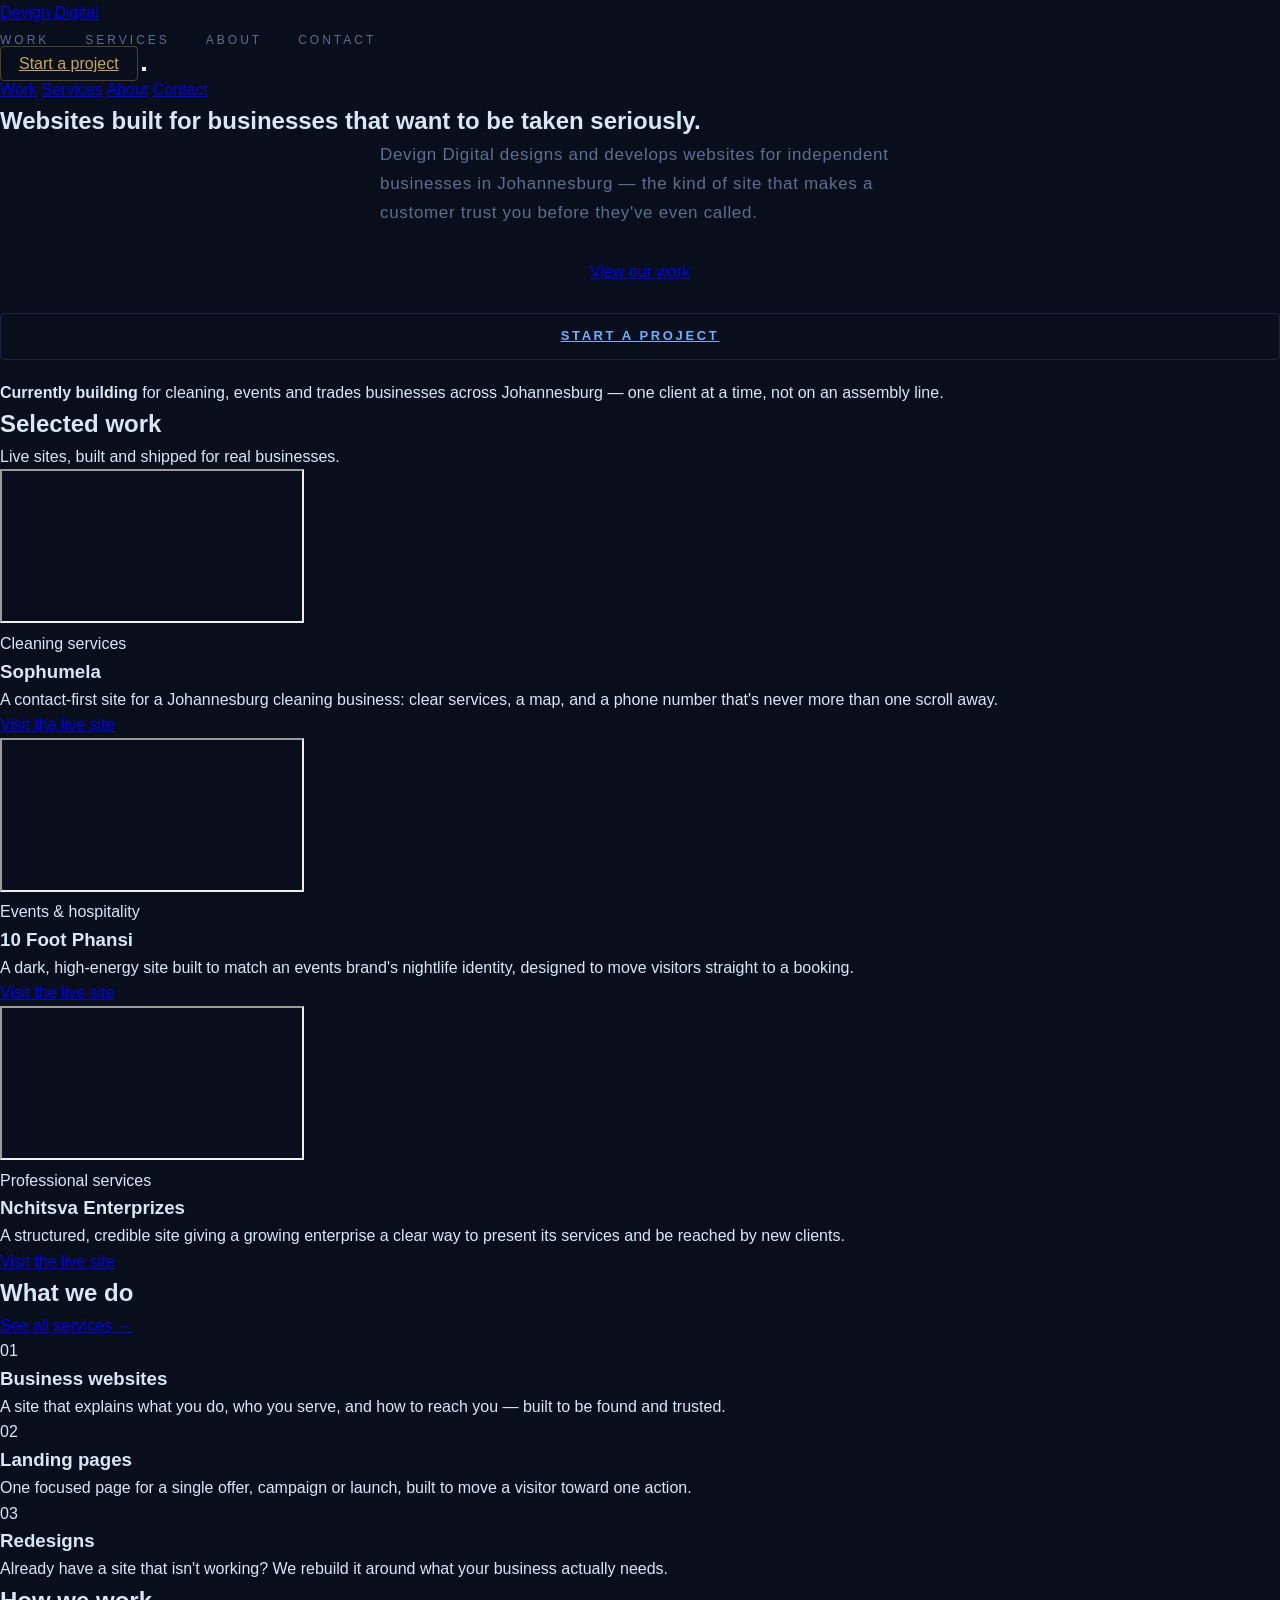
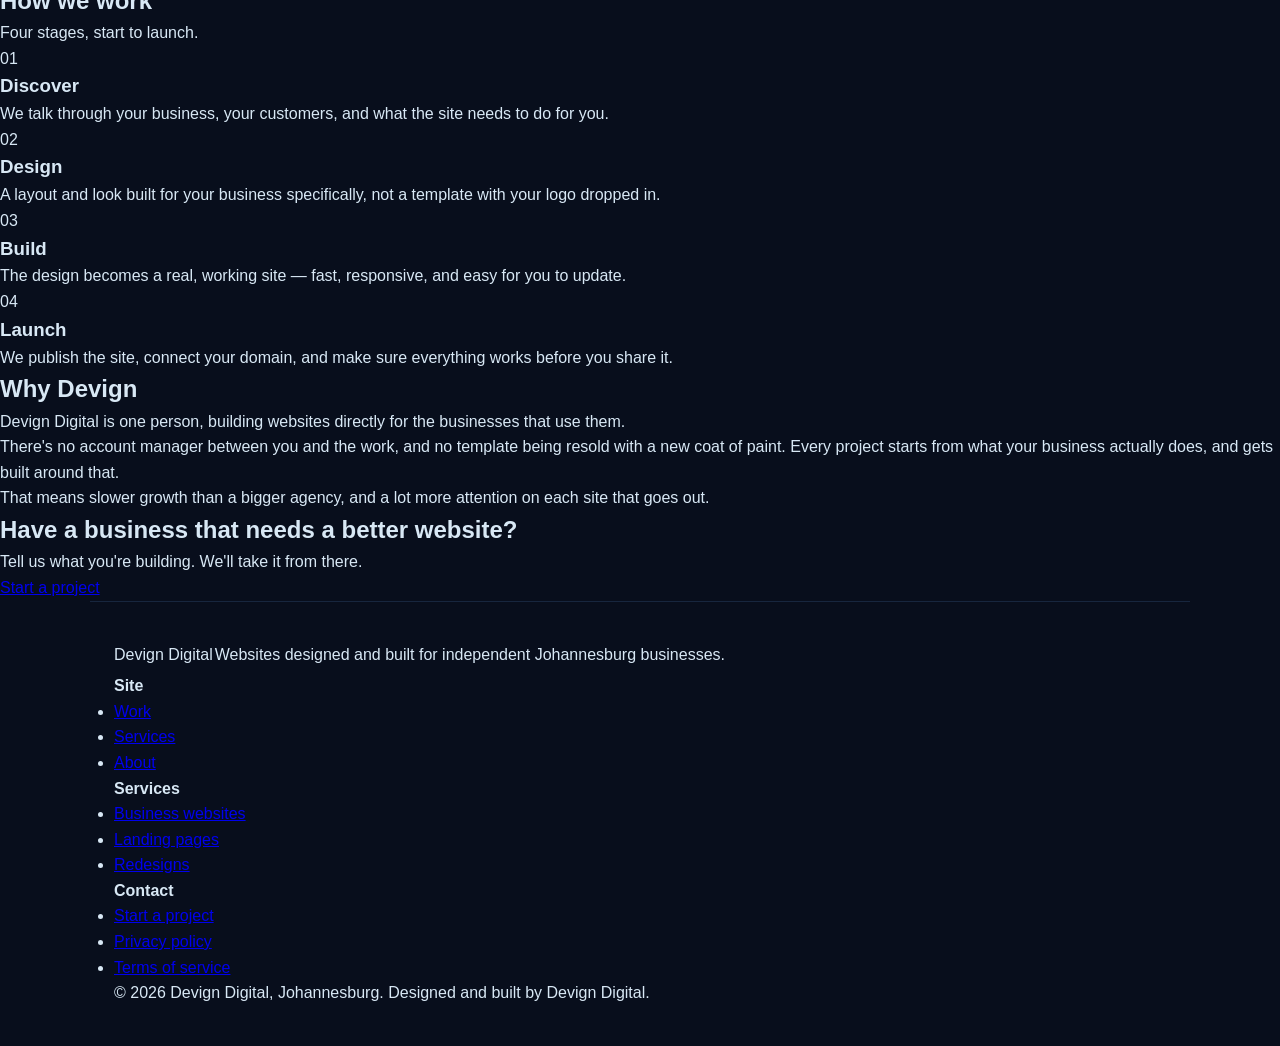
==== index.html @ 6322b68c "Revise HTML structure and improve SEO metadata Updated the title and meta tags for better SEO and us" ====
<!DOCTYPE html>
<html lang="en">
<head>
  <meta charset="UTF-8" />
  <meta name="viewport" content="width=device-width, initial-scale=1.0" />
  <title>Devign Digital — Websites for Johannesburg businesses</title>
  <meta name="description" content="Devign Digital designs and builds websites for independent businesses in Johannesburg — cleaning, events, electrical and trades companies that want to be taken seriously online." />
  <link rel="canonical" href="https://devigndigital.co.za/" />
  <meta property="og:title" content="Devign Digital — Websites for Johannesburg businesses" />
  <meta property="og:description" content="We design and build websites for independent businesses that need a stronger online presence." />
  <meta property="og:type" content="website" />
  <meta property="og:url" content="https://devigndigital.co.za/" />
  <link rel="icon" href="data:image/svg+xml,%3Csvg xmlns='http://www.w3.org/2000/svg' viewBox='0 0 100 100'%3E%3Crect width='100' height='100' fill='%2315140F'/%3E%3Ctext x='50' y='68' font-size='60' fill='%23F3EEE3' text-anchor='middle' font-family='Georgia,serif'%3ED%3C/text%3E%3C/svg%3E" />
  <link rel="preconnect" href="https://fonts.googleapis.com">
  <link rel="preconnect" href="https://fonts.gstatic.com" crossorigin>
  <link href="https://fonts.googleapis.com/css2?family=Fraunces:opsz,wght@9..144,400;9..144,500;9..144,600&family=Public+Sans:wght@400;500;600;700&display=swap" rel="stylesheet">
  <link rel="stylesheet" href="css/style.css" />
</head>
<body>

  <header class="site-header">
    <div class="wrap nav">
      <a href="index.html" class="wordmark">Devign Digital</a>
      <ul class="nav-links">
        <li><a href="work.html">Work</a></li>
        <li><a href="services.html">Services</a></li>
        <li><a href="about.html">About</a></li>
        <li><a href="contact.html">Contact</a></li>
      </ul>
      <a href="contact.html" class="btn btn-solid nav-cta">Start a project</a>
      <button class="menu-toggle" id="menu-toggle" aria-label="Open menu" aria-expanded="false" aria-controls="mobile-panel">
        <span></span><span></span><span></span>
      </button>
    </div>
    <nav class="mobile-panel" id="mobile-panel">
      <a href="work.html">Work</a>
      <a href="services.html">Services</a>
      <a href="about.html">About</a>
      <a href="contact.html">Contact</a>
    </nav>
  </header>

  <main>

    <!-- HERO -->
    <section class="hero">
      <div class="wrap hero-grid">
        <div>
          <h1>Websites built for businesses that want to be taken seriously.</h1>
          <p class="hero-sub">Devign Digital designs and develops websites for independent businesses in Johannesburg — the kind of site that makes a customer trust you before they've even called.</p>
          <div class="hero-actions">
            <a href="work.html" class="btn btn-solid">View our work</a>
            <a href="contact.html" class="btn btn-outline">Start a project</a>
          </div>
        </div>
        <div class="hero-aside">
          <strong>Currently building</strong>
          for cleaning, events and trades businesses across Johannesburg — one client at a time, not on an assembly line.
        </div>
      </div>
    </section>

    <!-- SELECTED WORK -->
    <section class="section section-border-top" id="work">
      <div class="wrap">
        <div class="section-head">
          <h2>Selected work</h2>
          <p>Live sites, built and shipped for real businesses.</p>
        </div>

        <div class="case-list">

          <div class="case">
            <div class="case-media">
              <div class="browser-chrome"><span></span><span></span><span></span></div>
              <div class="case-frame-wrap">
                <iframe src="https://keyayco.github.io/sophumela/" title="Sophumela site preview" loading="lazy" sandbox="allow-scripts allow-same-origin"></iframe>
              </div>
            </div>
            <div class="case-body">
              <div class="case-category">Cleaning services</div>
              <h3>Sophumela</h3>
              <p>A contact-first site for a Johannesburg cleaning business: clear services, a map, and a phone number that's never more than one scroll away.</p>
              <a class="case-link" href="https://keyayco.github.io/sophumela/" target="_blank" rel="noopener">Visit the live site</a>
            </div>
          </div>

          <div class="case">
            <div class="case-media">
              <div class="browser-chrome"><span></span><span></span><span></span></div>
              <div class="case-frame-wrap">
                <iframe src="https://10footphansi.netlify.app" title="10 Foot Phansi site preview" loading="lazy" sandbox="allow-scripts allow-same-origin"></iframe>
              </div>
            </div>
            <div class="case-body">
              <div class="case-category">Events &amp; hospitality</div>
              <h3>10 Foot Phansi</h3>
              <p>A dark, high-energy site built to match an events brand's nightlife identity, designed to move visitors straight to a booking.</p>
              <a class="case-link" href="https://10footphansi.netlify.app" target="_blank" rel="noopener">Visit the live site</a>
            </div>
          </div>

          <div class="case">
            <div class="case-media">
              <div class="browser-chrome"><span></span><span></span><span></span></div>
              <div class="case-frame-wrap">
                <iframe src="https://keyayco.github.io/nchitsva-enterprizes/" title="Nchitsva Enterprizes site preview" loading="lazy" sandbox="allow-scripts allow-same-origin"></iframe>
              </div>
            </div>
            <div class="case-body">
              <div class="case-category">Professional services</div>
              <h3>Nchitsva Enterprizes</h3>
              <p>A structured, credible site giving a growing enterprise a clear way to present its services and be reached by new clients.</p>
              <a class="case-link" href="https://keyayco.github.io/nchitsva-enterprizes/" target="_blank" rel="noopener">Visit the live site</a>
            </div>
          </div>

        </div>
      </div>
    </section>

    <!-- SERVICES OVERVIEW -->
    <section class="section section-border-top">
      <div class="wrap">
        <div class="section-head">
          <h2>What we do</h2>
          <p><a href="services.html" style="text-decoration:underline;">See all services →</a></p>
        </div>
        <div class="service-row">
          <span class="service-index">01</span>
          <h3>Business websites</h3>
          <p>A site that explains what you do, who you serve, and how to reach you — built to be found and trusted.</p>
        </div>
        <div class="service-row">
          <span class="service-index">02</span>
          <h3>Landing pages</h3>
          <p>One focused page for a single offer, campaign or launch, built to move a visitor toward one action.</p>
        </div>
        <div class="service-row">
          <span class="service-index">03</span>
          <h3>Redesigns</h3>
          <p>Already have a site that isn't working? We rebuild it around what your business actually needs.</p>
        </div>
      </div>
    </section>

    <!-- PROCESS -->
    <section class="section section-border-top">
      <div class="wrap">
        <div class="section-head">
          <h2>How we work</h2>
          <p>Four stages, start to launch.</p>
        </div>
        <div class="process-grid">
          <div class="process-step">
            <span class="step-num">01</span>
            <h3>Discover</h3>
            <p>We talk through your business, your customers, and what the site needs to do for you.</p>
          </div>
          <div class="process-step">
            <span class="step-num">02</span>
            <h3>Design</h3>
            <p>A layout and look built for your business specifically, not a template with your logo dropped in.</p>
          </div>
          <div class="process-step">
            <span class="step-num">03</span>
            <h3>Build</h3>
            <p>The design becomes a real, working site — fast, responsive, and easy for you to update.</p>
          </div>
          <div class="process-step">
            <span class="step-num">04</span>
            <h3>Launch</h3>
            <p>We publish the site, connect your domain, and make sure everything works before you share it.</p>
          </div>
        </div>
      </div>
    </section>

    <!-- WHY DEVIGN -->
    <section class="section section-border-top">
      <div class="wrap">
        <div class="section-head">
          <h2>Why Devign</h2>
        </div>
        <div class="prose">
          <p>Devign Digital is one person, building websites directly for the businesses that use them.</p>
          <p>There's no account manager between you and the work, and no template being resold with a new coat of paint. Every project starts from what your business actually does, and gets built around that.</p>
          <p>That means slower growth than a bigger agency, and a lot more attention on each site that goes out.</p>
        </div>
      </div>
    </section>

    <!-- FINAL CTA -->
    <section class="cta-band">
      <div class="wrap">
        <h2>Have a business that needs a better website?</h2>
        <p>Tell us what you're building. We'll take it from there.</p>
        <a href="contact.html" class="btn btn-solid">Start a project</a>
      </div>
    </section>

  </main>

  <footer class="site-footer">
    <div class="wrap">
      <div class="footer-grid">
        <div class="footer-brand">
          <span class="wordmark">Devign Digital</span>
          <p>Websites designed and built for independent Johannesburg businesses.</p>
        </div>
        <div class="footer-col">
          <h4>Site</h4>
          <ul>
            <li><a href="work.html">Work</a></li>
            <li><a href="services.html">Services</a></li>
            <li><a href="about.html">About</a></li>
          </ul>
        </div>
        <div class="footer-col">
          <h4>Services</h4>
          <ul>
            <li><a href="services.html#websites">Business websites</a></li>
            <li><a href="services.html#landing">Landing pages</a></li>
            <li><a href="services.html#redesigns">Redesigns</a></li>
          </ul>
        </div>
        <div class="footer-col">
          <h4>Contact</h4>
          <ul>
            <li><a href="contact.html">Start a project</a></li>
            <li><a href="privacy.html">Privacy policy</a></li>
            <li><a href="terms.html">Terms of service</a></li>
          </ul>
        </div>
      </div>
      <div class="footer-bottom">
        <span>© 2026 Devign Digital, Johannesburg.</span>
        <span>Designed and built by Devign Digital.</span>
      </div>
    </div>
  </footer>

  <script src="js/script.js"></script>
</body>
</html>
---- css/style.css ----
/* ============================================================
   DEVIGN DIGITAL — style.css
   Aesthetic: Editorial / Campaign · Dark · High-Impact Typography
   Palette: Deep Navy · Cream · Gold · Neon Green accent
   Fonts: Bebas Neue (display) · Oswald (body) · Space Mono (mono) · DM Serif Display (italic)
============================================================ */

/* =========== RESET & ROOT =========== */
*, *::before, *::after {
  box-sizing: border-box;
  margin: 0;
  padding: 0;
}

:root {
  --bg:          #080E1C;
  --bg-mid:      #0D1629;
  --bg-card:     rgba(13, 22, 41, 0.85);
  --cream:       #F0EBE0;
  --gold:        #C9A84C;
  --neon:        #B8FF3C;
  --cyber-orange:#FF6B00;
  --blue-light:  #6EB0FF;
  --text:        #D8E8F5;
  --text-muted:  #5A7090;
  --border:      rgba(110, 176, 255, 0.15);
  --border-gold: rgba(201, 168, 76, 0.35);
  --forest:      #1A3A2A;
  --forest-mid:  #2B5C3F;

  --font-display: 'Bebas Neue', sans-serif;
  --font-body:    'Oswald', sans-serif;
  --font-mono:    'Space Mono', monospace;
  --font-serif:   'DM Serif Display', serif;

  --radius-sm: 4px;
  --radius-md: 10px;
  --radius-lg: 18px;

  --transition: 0.3s cubic-bezier(0.25, 0.46, 0.45, 0.94);
}

html {
  scroll-behavior: smooth;
}

body {
  font-family: var(--font-body);
  background: var(--bg);
  color: var(--text);
  line-height: 1.6;
  font-weight: 300;
  overflow-x: hidden;
}

/* =========== NOISE OVERLAY =========== */
.noise-overlay {
  position: fixed;
  inset: 0;
  pointer-events: none;
  z-index: 999;
  opacity: 0.025;
  background-image: url("data:image/svg+xml,%3Csvg viewBox='0 0 256 256' xmlns='http://www.w3.org/2000/svg'%3E%3Cfilter id='n'%3E%3CfeTurbulence type='fractalNoise' baseFrequency='0.9' numOctaves='4' stitchTiles='stitch'/%3E%3C/filter%3E%3Crect width='100%25' height='100%25' filter='url(%23n)'/%3E%3C/svg%3E");
  background-size: 200px;
}

/* =========== TYPOGRAPHY UTILITIES =========== */
.section-label {
  display: inline-block;
  font-family: var(--font-mono);
  font-size: 10px;
  letter-spacing: 0.35em;
  color: var(--text-muted);
  text-transform: uppercase;
  margin-bottom: 16px;
}

.section-title {
  font-family: var(--font-display);
  font-size: clamp(40px, 7vw, 80px);
  line-height: 0.92;
  letter-spacing: 0.02em;
  color: var(--cream);
  margin-bottom: 48px;
}

.section-title em {
  font-family: var(--font-serif);
  font-style: italic;
  color: var(--gold);
  font-size: 0.95em;
}

.section-header {
  text-align: center;
  margin-bottom: 60px;
}

/* =========== BUTTONS =========== */
.btn-primary {
  display: inline-flex;
  align-items: center;
  gap: 10px;
  background: var(--gold);
  color: var(--bg);
  border: none;
  padding: 14px 28px;
  font-family: var(--font-body);
  font-size: 14px;
  font-weight: 700;
  letter-spacing: 0.2em;
  text-transform: uppercase;
  cursor: pointer;
  position: relative;
  overflow: hidden;
  transition: var(--transition);
  clip-path: polygon(0 0, calc(100% - 10px) 0, 100% 10px, 100% 100%, 10px 100%, 0 calc(100% - 10px));
}

.btn-primary::before {
  content: '';
  position: absolute;
  inset: 0;
  background: var(--cream);
  transform: translateX(-101%);
  transition: transform 0.35s ease;
}

.btn-primary:hover { color: var(--bg); }
.btn-primary:hover::before { transform: translateX(0); }

.btn-primary--large {
  padding: 18px 40px;
  font-size: 16px;
}

.btn-ghost {
  display: inline-flex;
  align-items: center;
  font-family: var(--font-body);
  font-size: 13px;
  font-weight: 400;
  letter-spacing: 0.15em;
  text-transform: uppercase;
  color: var(--text-muted);
  text-decoration: none;
  border-bottom: 1px solid transparent;
  padding-bottom: 2px;
  transition: var(--transition);
}

.btn-ghost:hover {
  color: var(--blue-light);
  border-bottom-color: var(--blue-light);
}

.btn-outline {
  display: inline-block;
  width: 100%;
  padding: 12px;
  background: transparent;
  border: 1px solid var(--border);
  color: var(--blue-light);
  font-family: var(--font-body);
  font-size: 13px;
  font-weight: 600;
  letter-spacing: 0.2em;
  text-transform: uppercase;
  cursor: pointer;
  border-radius: var(--radius-sm);
  transition: var(--transition);
  text-align: center;
}

.btn-outline:hover {
  background: var(--blue-light);
  color: var(--bg);
  border-color: var(--blue-light);
}

/* =========== NAV =========== */
.site-nav {
  position: fixed;
  top: 0;
  left: 0;
  right: 0;
  z-index: 100;
  transition: background var(--transition), border-color var(--transition);
}

.site-nav.scrolled {
  background: rgba(8, 14, 28, 0.96);
  border-bottom: 1px solid var(--border);
  backdrop-filter: blur(12px);
}

.nav-inner {
  max-width: 1100px;
  margin: 0 auto;
  padding: 20px 24px;
  display: flex;
  align-items: center;
  justify-content: space-between;
}

.nav-logo {
  text-decoration: none;
  display: flex;
  align-items: baseline;
  gap: 2px;
}

.logo-main {
  font-family: var(--font-display);
  font-size: 24px;
  letter-spacing: 0.08em;
  color: var(--cream);
}

.logo-dash {
  font-family: var(--font-serif);
  font-style: italic;
  font-size: 20px;
  color: var(--gold);
  margin: 0 3px;
}

.logo-sub {
  font-family: var(--font-mono);
  font-size: 11px;
  letter-spacing: 0.2em;
  color: var(--text-muted);
  text-transform: uppercase;
}

.nav-links {
  list-style: none;
  display: flex;
  align-items: center;
  gap: 36px;
}

.nav-links a {
  font-family: var(--font-body);
  font-size: 12px;
  font-weight: 400;
  letter-spacing: 0.25em;
  text-transform: uppercase;
  color: var(--text-muted);
  text-decoration: none;
  transition: color var(--transition);
}

.nav-links a:hover { color: var(--cream); }

.nav-cta {
  padding: 8px 18px !important;
  border: 1px solid var(--border-gold) !important;
  color: var(--gold) !important;
  border-radius: var(--radius-sm) !important;
  transition: all var(--transition) !important;
}

.nav-cta:hover {
  background: var(--gold) !important;
  color: var(--bg) !important;
}

/* Hamburger */
.hamburger {
  display: none;
  flex-direction: column;
  gap: 5px;
  background: none;
  border: none;
  cursor: pointer;
  padding: 4px;
}

.hamburger span {
  display: block;
  width: 22px;
  height: 1.5px;
  background: var(--text-muted);
  transition: var(--transition);
}

.hamburger.open span:nth-child(1) { transform: rotate(45deg) translate(4px, 4px); }
.hamburger.open span:nth-child(2) { opacity: 0; }
.hamburger.open span:nth-child(3) { transform: rotate(-45deg) translate(4px, -4px); }

/* Mobile menu */
.mobile-menu {
  display: none;
  flex-direction: column;
  background: rgba(8, 14, 28, 0.98);
  border-top: 1px solid var(--border);
  padding: 20px 24px;
  gap: 20px;
}

.mobile-menu.open { display: flex; }

.mobile-menu a {
  font-family: var(--font-body);
  font-size: 13px;
  font-weight: 600;
  letter-spacing: 0.25em;
  text-transform: uppercase;
  color: var(--text-muted);
  text-decoration: none;
}

.mobile-menu a:hover { color: var(--cream); }

/* =========== HERO =========== */
.hero-section {
  position: relative;
  min-height: 100vh;
  display: flex;
  align-items: center;
  justify-content: center;
  overflow: hidden;
  padding: 120px 24px 80px;
}

.hero-bg-grid {
  position: absolute;
  inset: 0;
  background-image:
    linear-gradient(rgba(110,176,255,0.04) 1px, transparent 1px),
    linear-gradient(90deg, rgba(110,176,255,0.04) 1px, transparent 1px);
  background-size: 60px 60px;
  pointer-events: none;
}

.hero-beam {
  position: absolute;
  top: -10%;
  right: 30%;
  width: 2px;
  height: 120%;
  background: linear-gradient(180deg, transparent, rgba(110,176,255,0.15), transparent);
  transform: rotate(22deg);
  pointer-events: none;
  animation: beamPulse 4s ease-in-out infinite alternate;
}

.hero-beam--2 {
  right: 45%;
  width: 1px;
  opacity: 0.5;
  animation-delay: 1.5s;
  animation-duration: 5s;
}

@keyframes beamPulse {
  from { opacity: 0.4; }
  to   { opacity: 1; }
}

.hero-inner {
  position: relative;
  z-index: 10;
  text-align: center;
  max-width: 800px;
  margin: 0 auto;
}

.hero-eyebrow {
  display: flex;
  align-items: center;
  justify-content: center;
  gap: 16px;
  margin-bottom: 28px;
}

.eyebrow-line {
  display: block;
  width: 40px;
  height: 1px;
  background: var(--border-gold);
}

.eyebrow-text {
  font-family: var(--font-mono);
  font-size: 10px;
  letter-spacing: 0.4em;
  color: var(--gold);
  text-transform: uppercase;
}

.hero-headline {
  display: flex;
  flex-direction: column;
  align-items: center;
  margin-bottom: 28px;
}

.h1-line {
  display: block;
  font-family: var(--font-display);
  line-height: 0.88;
  letter-spacing: 0.02em;
  color: var(--cream);
  opacity: 0;
  transform: translateY(30px);
  animation: heroReveal 0.9s forwards;
}

.h1-line--1 {
  font-size: clamp(64px, 14vw, 140px);
  animation-delay: 0.1s;
}

.h1-line--2 {
  font-size: clamp(64px, 14vw, 140px);
  color: var(--gold);
  animation-delay: 0.25s;
}

.h1-line--3 {
  font-size: clamp(64px, 14vw, 140px);
  animation-delay: 0.4s;
}

@keyframes heroReveal {
  to { opacity: 1; transform: translateY(0); }
}

.hero-sub {
  font-family: var(--font-body);
  font-size: clamp(14px, 2.2vw, 17px);
  font-weight: 300;
  color: var(--text-muted);
  max-width: 520px;
  margin: 0 auto 32px;
  letter-spacing: 0.04em;
  line-height: 1.7;
  opacity: 0;
  animation: heroReveal 0.9s 0.6s forwards;
}

.hero-actions {
  display: flex;
  align-items: center;
  justify-content: center;
  gap: 28px;
  flex-wrap: wrap;
  margin-bottom: 20px;
  opacity: 0;
  animation: heroReveal 0.9s 0.75s forwards;
}

.hero-caption {
  font-family: var(--font-mono);
  font-size: 9px;
  letter-spacing: 0.25em;
  color: var(--text-muted);
  opacity: 0;
  text-transform: uppercase;
  animation: heroReveal 0.9s 0.9s forwards;
}

/* Corner brackets */
.corner-bracket {
  position: absolute;
  width: 32px;
  height: 32px;
  pointer-events: none;
  opacity: 0.3;
}

.corner-bracket--tl { top: 24px; left: 24px; border-top: 1.5px solid var(--gold); border-left: 1.5px solid var(--gold); }
.corner-bracket--tr { top: 24px; right: 24px; border-top: 1.5px solid var(--gold); border-right: 1.5px solid var(--gold); }
.corner-bracket--bl { bottom: 24px; left: 24px; border-bottom: 1.5px solid var(--gold); border-left: 1.5px solid var(--gold); }
.corner-bracket--br { bottom: 24px; right: 24px; border-bottom: 1.5px solid var(--gold); border-right: 1.5px solid var(--gold); }

/* Side labels */
.hero-side-label {
  position: absolute;
  font-family: var(--font-mono);
  font-size: 8px;
  letter-spacing: 0.35em;
  color: rgba(255,255,255,0.12);
  text-transform: uppercase;
  white-space: nowrap;
  pointer-events: none;
}

.hero-side-label--left {
  left: 24px;
  top: 50%;
  transform: translateY(-50%) rotate(-90deg);
  transform-origin: center;
}

.hero-side-label--right {
  right: 24px;
  top: 50%;
  transform: translateY(-50%) rotate(90deg);
  transform-origin: center;
}

/* =========== TICKER =========== */
.ticker-wrap {
  overflow: hidden;
  background: var(--forest);
  border-top: 1px solid rgba(201,168,76,0.2);
  border-bottom: 1px solid rgba(201,168,76,0.2);
  padding: 12px 0;
  white-space: nowrap;
}

.ticker-track {
  display: inline-flex;
  gap: 28px;
  animation: ticker 28s linear infinite;
  will-change: transform;
}

.ticker-track span {
  font-family: var(--font-display);
  font-size: 13px;
  letter-spacing: 0.18em;
  color: rgba(240, 235, 224, 0.65);
}

.ticker-track span:nth-child(even) {
  color: var(--gold);
  opacity: 0.5;
}

@keyframes ticker {
  from { transform: translateX(0); }
  to   { transform: translateX(-50%); }
}

/* =========== WORK SECTION =========== */
.section-work {
  padding: 100px 24px;
  max-width: 1100px;
  margin: 0 auto;
}

.work-grid {
  display: grid;
  grid-template-columns: repeat(auto-fit, minmax(320px, 1fr));
  gap: 28px;
}

.work-card {
  background: var(--bg-card);
  border: 1px solid var(--border);
  border-radius: var(--radius-lg);
  padding: 24px;
  transition: all var(--transition);
  position: relative;
  overflow: hidden;
}

.work-card::before {
  content: '';
  position: absolute;
  top: 0;
  left: 0;
  right: 0;
  height: 2px;
  background: linear-gradient(90deg, transparent, var(--gold), transparent);
  opacity: 0;
  transition: opacity var(--transition);
}

.work-card:hover {
  border-color: rgba(201,168,76,0.3);
  transform: translateY(-6px);
  box-shadow: 0 24px 48px rgba(0,0,0,0.4);
}

.work-card:hover::before { opacity: 1; }

.work-card-header {
  display: flex;
  justify-content: space-between;
  align-items: flex-start;
  margin-bottom: 20px;
}

.work-index {
  font-family: var(--font-mono);
  font-size: 9px;
  letter-spacing: 0.25em;
  color: var(--text-muted);
  display: block;
  margin-bottom: 4px;
}

.work-name {
  font-family: var(--font-display);
  font-size: 26px;
  letter-spacing: 0.08em;
  color: var(--cream);
}

.work-tag {
  font-family: var(--font-mono);
  font-size: 8px;
  letter-spacing: 0.25em;
  text-transform: uppercase;
  padding: 4px 10px;
  border: 1px solid var(--border-gold);
  color: var(--gold);
  border-radius: var(--radius-sm);
  white-space: nowrap;
}

.work-tag--dark {
  border-color: var(--border);
  color: var(--text-muted);
}

/* Preview wrapper */
.preview-wrapper {
  position: relative;
  width: 100%;
  height: 380px;
  overflow: hidden;
  margin: 0 0 20px;
  border-radius: var(--radius-md);
  background: #080E1C;
  border: 1px solid var(--border);
}

.preview-screen-bar {
  position: absolute;
  top: 0;
  left: 0;
  right: 0;
  height: 28px;
  background: rgba(13,22,41,0.95);
  z-index: 2;
  display: flex;
  align-items: center;
  gap: 6px;
  padding: 0 12px;
  border-bottom: 1px solid var(--border);
}

.preview-screen-bar span {
  display: block;
  width: 8px;
  height: 8px;
  border-radius: 50%;
  background: var(--border);
}

.preview-screen-bar span:nth-child(1) { background: rgba(255,90,90,0.4); }
.preview-screen-bar span:nth-child(2) { background: rgba(255,184,0,0.4); }
.preview-screen-bar span:nth-child(3) { background: rgba(76,217,100,0.4); }

.live-iframe {
  position: absolute;
  top: 28px;
  left: 0;
  width: 100%;
  height: calc(100% - 28px);
  border: none;
  display: block;
}

.work-desc {
  font-size: 13px;
  line-height: 1.6;
  color: var(--text-muted);
  letter-spacing: 0.03em;
  margin-bottom: 16px;
}

/* =========== SERVICES SECTION =========== */
.section-services {
  position: relative;
  padding: 100px 24px;
  max-width: 1100px;
  margin: 0 auto;
  overflow: hidden;
}

.services-bg-text {
  position: absolute;
  top: 50%;
  left: 50%;
  transform: translate(-50%, -50%);
  font-family: var(--font-display);
  font-size: clamp(80px, 18vw, 200px);
  color: rgba(255,255,255,0.015);
  white-space: nowrap;
  pointer-events: none;
  letter-spacing: 0.12em;
  user-select: none;
}

.services-grid {
  display: grid;
  grid-template-columns: repeat(auto-fit, minmax(280px, 1fr));
  gap: 24px;
}

.service-card {
  padding: 36px 28px;
  border: 1px solid var(--border);
  border-radius: var(--radius-lg);
  position: relative;
  overflow: hidden;
  transition: all var(--transition);
  background: var(--bg-card);
}

.service-card::after {
  content: '';
  position: absolute;
  bottom: 0;
  left: 0;
  right: 0;
  height: 3px;
  transform: scaleX(0);
  transform-origin: left;
  transition: transform 0.4s ease;
}

.service-card--1::after { background: var(--blue-light); }
.service-card--2::after { background: var(--gold); }
.service-card--3::after { background: var(--neon); }

.service-card:hover {
  transform: translateY(-6px);
  box-shadow: 0 24px 48px rgba(0,0,0,0.35);
}

.service-card--1:hover { border-color: rgba(110,176,255,0.3); }
.service-card--2:hover { border-color: rgba(201,168,76,0.3); }
.service-card--3:hover { border-color: rgba(184,255,60,0.3); }

.service-card:hover::after { transform: scaleX(1); }

.service-number {
  font-family: var(--font-mono);
  font-size: 9px;
  letter-spacing: 0.35em;
  color: var(--text-muted);
  margin-bottom: 12px;
  display: block;
}

.service-icon {
  font-size: 28px;
  margin-bottom: 16px;
  display: block;
  color: var(--text-muted);
  opacity: 0.5;
}

.service-card h3 {
  font-family: var(--font-display);
  font-size: 24px;
  letter-spacing: 0.06em;
  color: var(--cream);
  margin-bottom: 12px;
  line-height: 1.1;
}

.service-card p {
  font-size: 13px;
  line-height: 1.65;
  color: var(--text-muted);
  margin-bottom: 20px;
}

.service-tags {
  display: flex;
  flex-wrap: wrap;
  gap: 6px;
}

.service-tags span {
  font-family: var(--font-mono);
  font-size: 8px;
  letter-spacing: 0.2em;
  color: var(--text-muted);
  border: 1px solid var(--border);
  padding: 3px 8px;
  text-transform: uppercase;
  border-radius: 2px;
}

/* =========== CAMPAIGN STRIPS =========== */
.section-campaign {
  padding: 100px 0;
  max-width: 1100px;
  margin: 0 auto;
}

.section-campaign .section-header {
  padding: 0 24px;
}

.campaign-strips {
  display: flex;
  flex-direction: column;
  gap: 2px;
}

.campaign-strip {
  display: grid;
  grid-template-columns: 1fr 1fr;
  min-height: 200px;
  overflow: hidden;
  position: relative;
  transition: min-height var(--transition);
  cursor: default;
}

.campaign-strip:hover { min-height: 240px; }

/* Green strip */
.campaign-strip--green { background: var(--forest); }
.campaign-strip--green:hover { background: #1F4830; }

/* Cyber strip */
.campaign-strip--cyber { background: #050A14; border-top: 1px solid rgba(184,255,60,0.1); border-bottom: 1px solid rgba(184,255,60,0.1); }

/* Orange strip */
.campaign-strip--orange { background: #1A0D00; }

.cs-content {
  padding: 40px 40px;
  display: flex;
  flex-direction: column;
  justify-content: center;
  gap: 10px;
  position: relative;
  z-index: 2;
}

.cs-eyebrow {
  font-family: var(--font-mono);
  font-size: 8px;
  letter-spacing: 0.35em;
  color: rgba(255,255,255,0.35);
  text-transform: uppercase;
}

.cs-title {
  font-family: var(--font-display);
  font-size: clamp(32px, 5vw, 60px);
  line-height: 0.9;
  letter-spacing: 0.02em;
  color: var(--cream);
}

.cs-title--neon { color: var(--neon); text-shadow: 0 0 20px rgba(184,255,60,0.3); }
.cs-title--orange { color: var(--cyber-orange); }

.cs-desc {
  font-size: 12px;
  line-height: 1.65;
  color: rgba(255,255,255,0.4);
  max-width: 280px;
}

/* Visual panels */
.cs-visual {
  position: relative;
  overflow: hidden;
}

.cs-visual--green {
  background: rgba(26,58,42,0.5);
  border-left: 1px solid rgba(201,168,76,0.15);
}

.cv-floor {
  position: absolute;
  bottom: 0;
  left: 0;
  right: 0;
  height: 50%;
  background: rgba(240,235,224,0.08);
}

.cv-text {
  position: absolute;
  bottom: 16px;
  left: -10px;
  right: -10px;
  font-family: var(--font-display);
  font-size: 48px;
  letter-spacing: 0.2em;
  color: rgba(240,235,224,0.08);
  white-space: nowrap;
  text-align: center;
}

.cs-visual--cyber {
  background: #030810;
  border-left: 1px solid rgba(184,255,60,0.1);
}

.cv-grid {
  position: absolute;
  inset: 0;
  background-image:
    linear-gradient(rgba(184,255,60,0.05) 1px, transparent 1px),
    linear-gradient(90deg, rgba(184,255,60,0.05) 1px, transparent 1px);
  background-size: 30px 30px;
}

.cv-lines { position: absolute; inset: 0; }

.cv-line {
  position: absolute;
  height: 2px;
  pointer-events: none;
}

.cv-line--1 {
  top: 35%;
  left: -10%;
  width: 80%;
  background: var(--neon);
  opacity: 0.5;
  transform: rotate(-8deg);
  box-shadow: 0 0 10px rgba(184,255,60,0.3);
}

.cv-line--2 {
  top: 55%;
  right: -5%;
  width: 50%;
  background: var(--cyber-orange);
  opacity: 0.35;
  transform: rotate(5deg);
}

.cs-visual--orange {
  background: #0D0600;
  border-left: 1px solid rgba(255,107,0,0.1);
}

.cv-grid--orange {
  background-image:
    linear-gradient(rgba(255,107,0,0.06) 1px, transparent 1px),
    linear-gradient(90deg, rgba(255,107,0,0.06) 1px, transparent 1px);
  background-size: 30px 30px;
}

.cv-bracket {
  position: absolute;
  width: 24px;
  height: 24px;
}

.cv-bracket--tl {
  top: 20px;
  left: 20px;
  border-top: 2px solid rgba(255,107,0,0.4);
  border-left: 2px solid rgba(255,107,0,0.4);
}

.cv-bracket--br {
  bottom: 20px;
  right: 20px;
  border-bottom: 2px solid rgba(255,107,0,0.4);
  border-right: 2px solid rgba(255,107,0,0.4);
}

/* =========== CTA SECTION =========== */
.section-cta {
  padding: 100px 24px;
  overflow: hidden;
}

.cta-inner {
  position: relative;
  max-width: 700px;
  margin: 0 auto;
  text-align: center;
}

.cta-bg-grid {
  position: absolute;
  inset: -60px;
  background-image:
    linear-gradient(rgba(201,168,76,0.04) 1px, transparent 1px),
    linear-gradient(90deg, rgba(201,168,76,0.04) 1px, transparent 1px);
  background-size: 40px 40px;
  pointer-events: none;
  border-radius: var(--radius-lg);
}

.cta-eyebrow {
  font-family: var(--font-mono);
  font-size: 9px;
  letter-spacing: 0.4em;
  color: var(--gold);
  text-transform: uppercase;
  display: block;
  margin-bottom: 20px;
  opacity: 0.7;
}

.cta-headline {
  font-family: var(--font-display);
  font-size: clamp(56px, 11vw, 110px);
  line-height: 0.88;
  letter-spacing: 0.02em;
  color: var(--cream);
  margin-bottom: 28px;
}

.cta-headline em {
  font-family: var(--font-serif);
  font-style: italic;
  color: var(--gold);
  font-size: 0.9em;
}

.cta-sub {
  font-size: clamp(13px, 2vw, 16px);
  font-weight: 300;
  color: var(--text-muted);
  max-width: 480px;
  margin: 0 auto 36px;
  line-height: 1.7;
  letter-spacing: 0.03em;
}

.cta-actions {
  display: flex;
  flex-direction: column;
  align-items: center;
  gap: 14px;
}

.cta-note {
  font-family: var(--font-mono);
  font-size: 9px;
  letter-spacing: 0.25em;
  color: var(--text-muted);
  text-transform: uppercase;
}

/* =========== FOOTER =========== */
.site-footer {
  border-top: 1px solid var(--border);
  padding: 40px 24px;
  display: flex;
  align-items: center;
  justify-content: space-between;
  max-width: 1100px;
  margin: 0 auto;
  flex-wrap: wrap;
  gap: 20px;
}

.footer-brand {
  display: flex;
  align-items: baseline;
  gap: 2px;
  margin-bottom: 6px;
}

.footer-tagline {
  font-size: 11px;
  color: var(--text-muted);
  letter-spacing: 0.05em;
  margin-bottom: 4px;
}

.footer-copy {
  font-family: var(--font-mono);
  font-size: 9px;
  letter-spacing: 0.2em;
  color: var(--text-muted);
  opacity: 0.5;
  text-transform: uppercase;
}

.footer-mono {
  font-family: var(--font-mono);
  font-size: 9px;
  letter-spacing: 0.35em;
  color: rgba(255,255,255,0.1);
  text-transform: uppercase;
  writing-mode: vertical-rl;
}

/* =========== SCROLL REVEAL =========== */
.reveal {
  opacity: 0;
  transform: translateY(28px);
  transition: opacity 0.7s ease, transform 0.7s ease;
}

.reveal.visible {
  opacity: 1;
  transform: translateY(0);
}

/* =========== RESPONSIVE =========== */
@media (max-width: 768px) {
  .nav-links { display: none; }
  .hamburger { display: flex; }

  .hero-section { padding: 100px 20px 60px; }

  .hero-side-label { display: none; }

  .campaign-strip {
    grid-template-columns: 1fr;
  }

  .cs-visual { display: none; }

  .cs-content { padding: 28px 24px; }

  .site-footer {
    flex-direction: column;
    text-align: center;
    align-items: center;
  }

  .footer-mono { writing-mode: horizontal-tb; }

  .section-work,
  .section-services,
  .section-campaign { padding: 70px 20px; }

  .section-cta { padding: 70px 20px; }
}

@media (max-width: 480px) {
  .hero-actions {
    flex-direction: column;
    align-items: center;
  }

  .btn-primary { width: 100%; justify-content: center; }

  .preview-wrapper { height: 280px; }
}
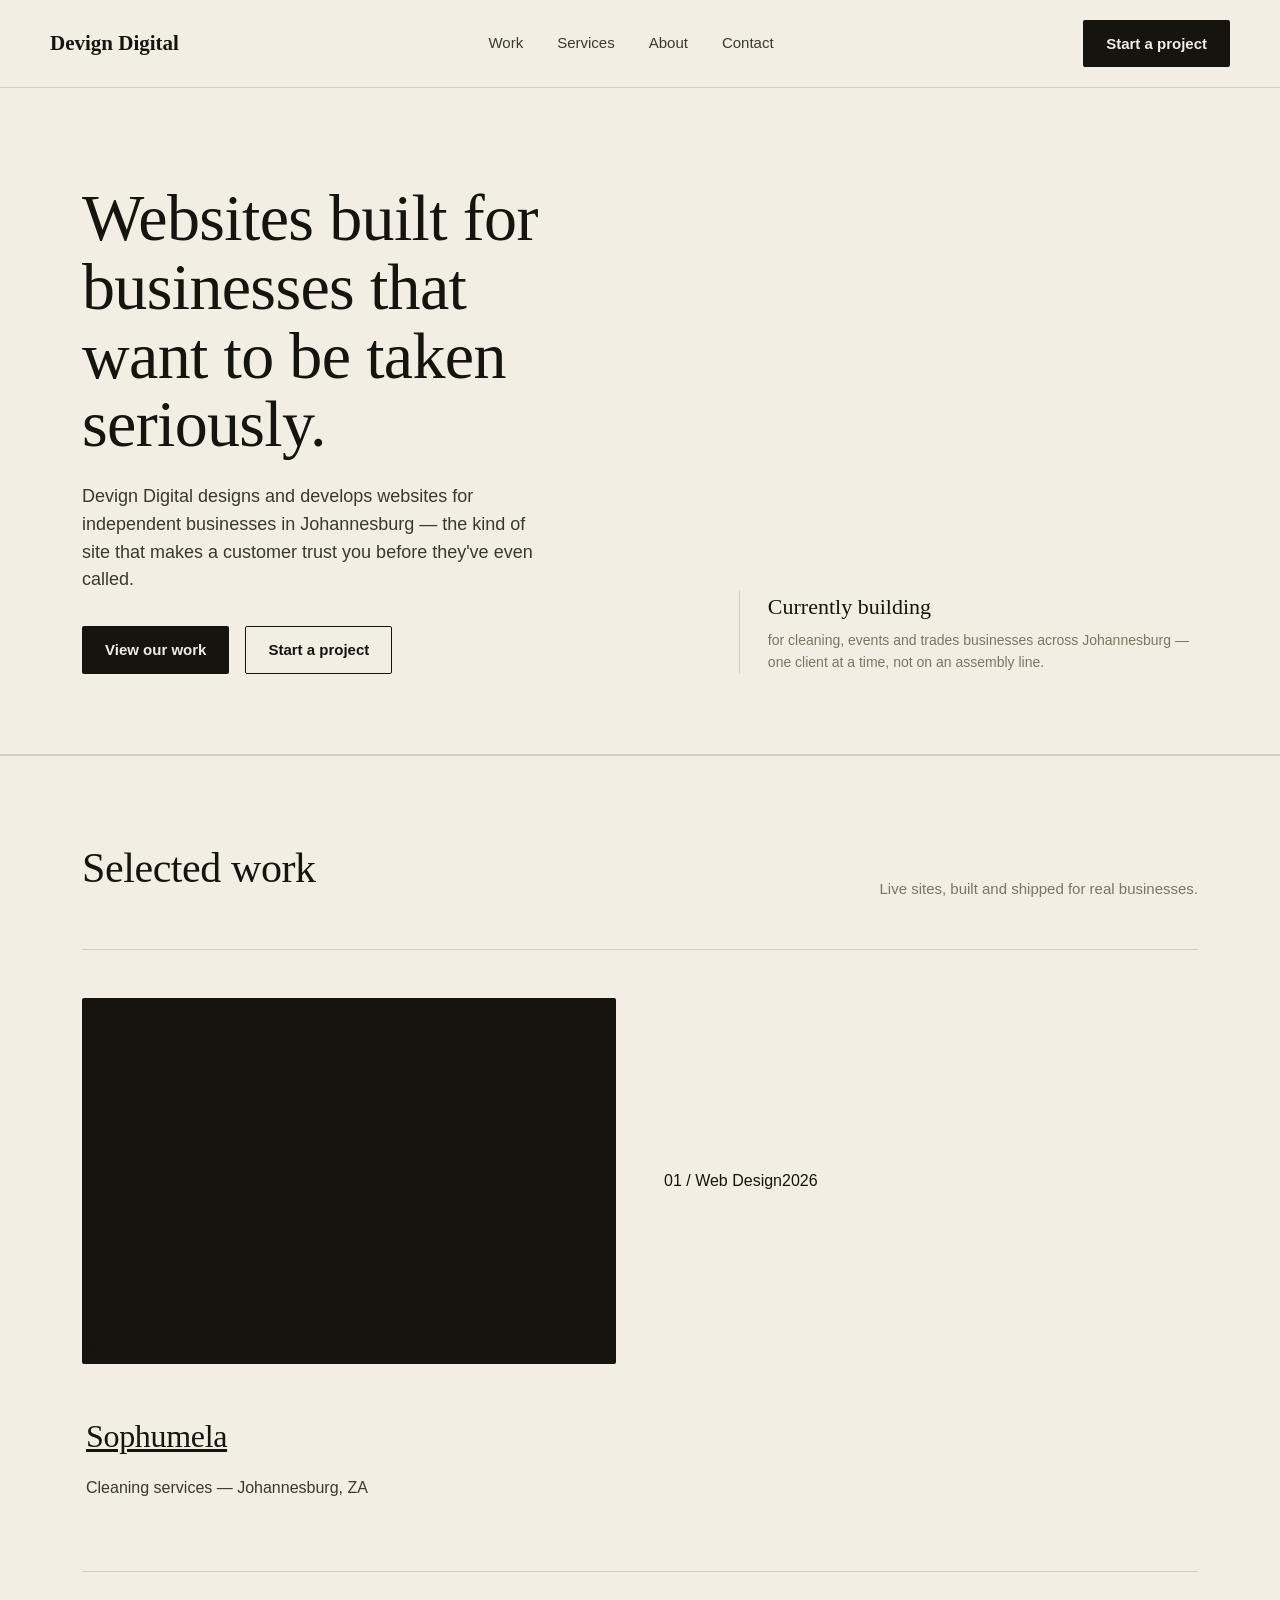
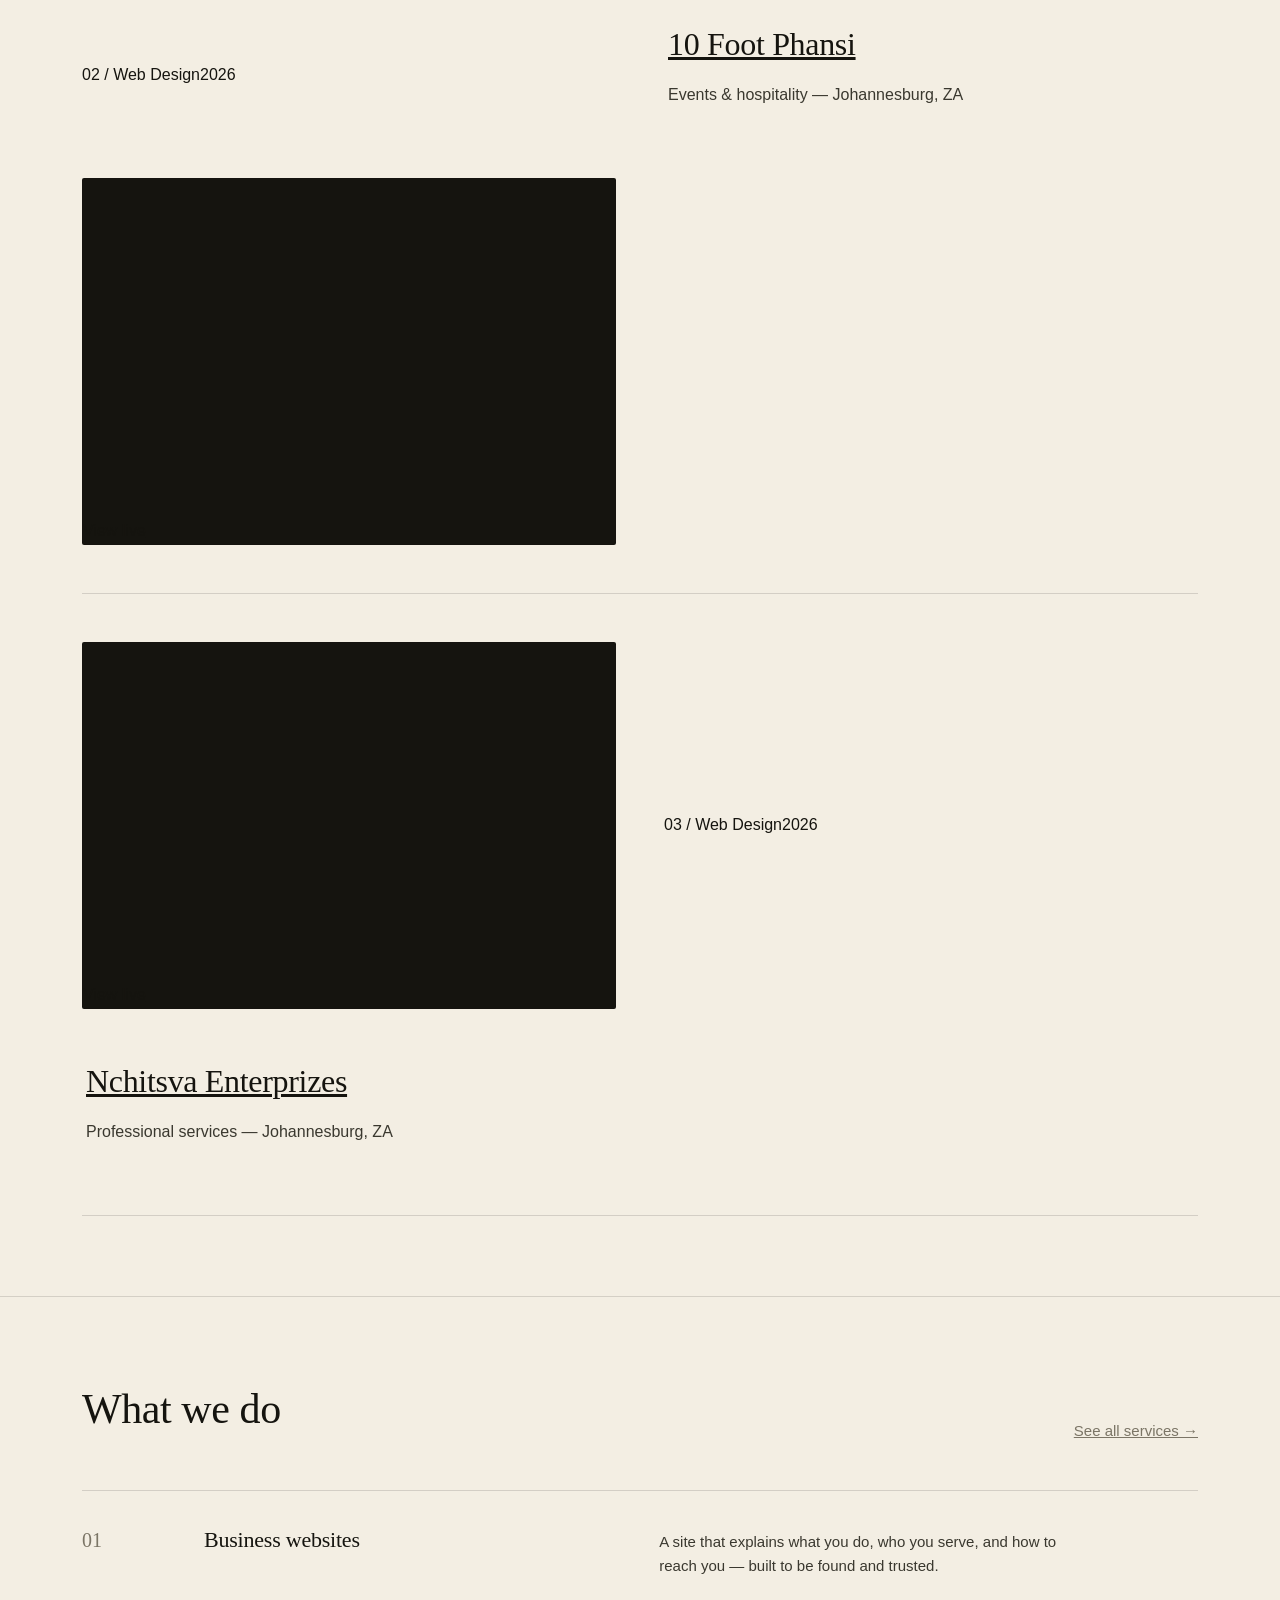
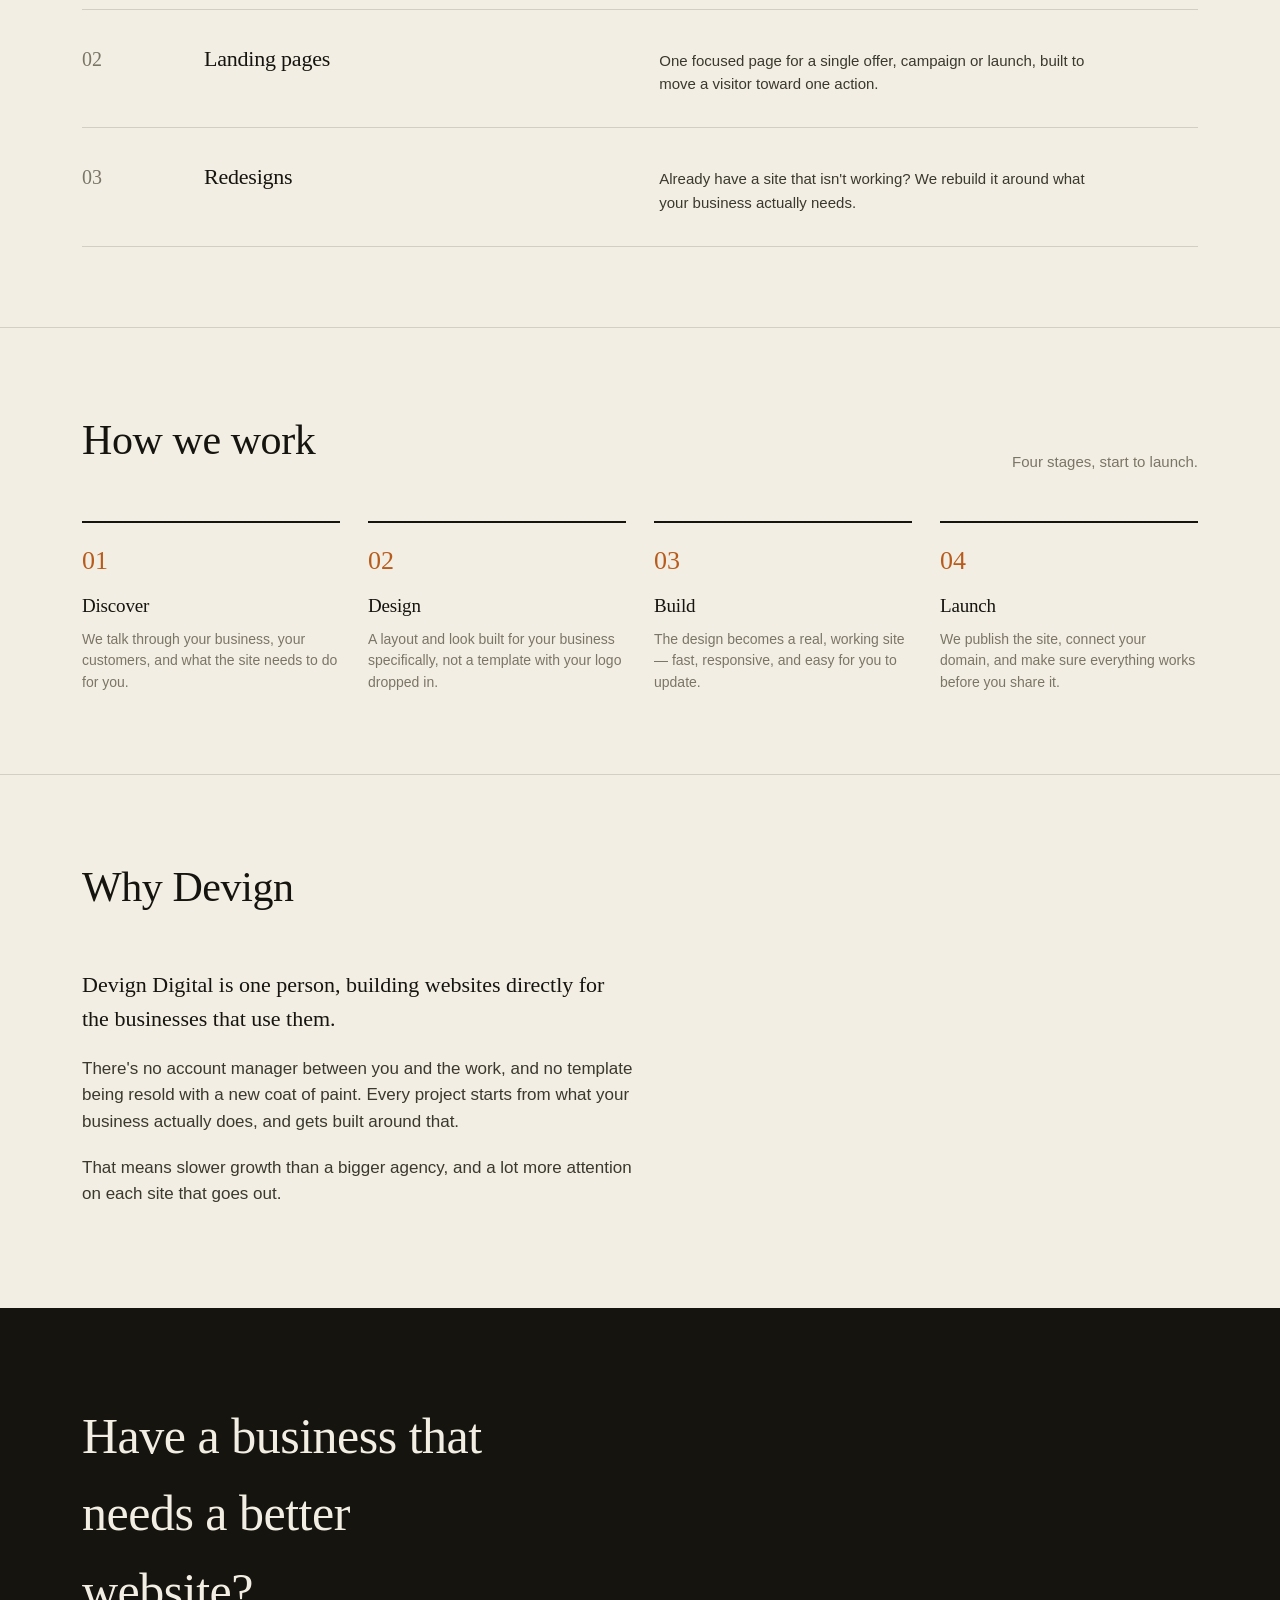
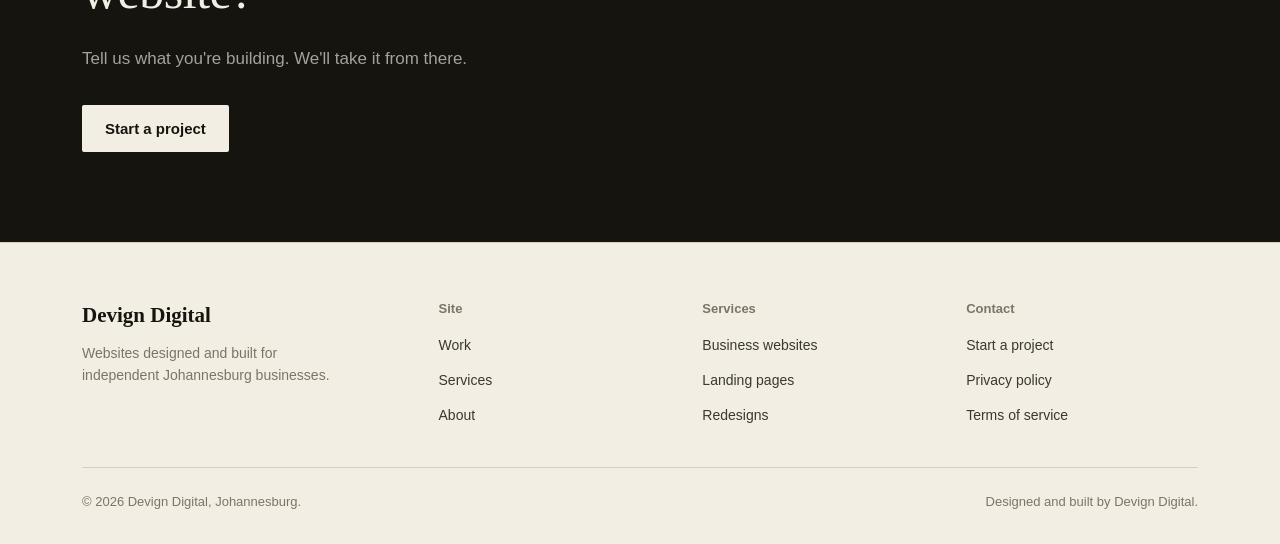
==== commit 9b924155: "Update font links and improve case structure" ====
--- a/index.html
+++ b/index.html
@@ -13,7 +13,7 @@
   <link rel="icon" href="data:image/svg+xml,%3Csvg xmlns='http://www.w3.org/2000/svg' viewBox='0 0 100 100'%3E%3Crect width='100' height='100' fill='%2315140F'/%3E%3Ctext x='50' y='68' font-size='60' fill='%23F3EEE3' text-anchor='middle' font-family='Georgia,serif'%3ED%3C/text%3E%3C/svg%3E" />
   <link rel="preconnect" href="https://fonts.googleapis.com">
   <link rel="preconnect" href="https://fonts.gstatic.com" crossorigin>
-  <link href="https://fonts.googleapis.com/css2?family=Fraunces:opsz,wght@9..144,400;9..144,500;9..144,600&family=Public+Sans:wght@400;500;600;700&display=swap" rel="stylesheet">
+  <link href="https://fonts.googleapis.com/css2?family=Space+Grotesk:wght@400;500;600;700&family=Inter:wght@400;500;600;700&display=swap" rel="stylesheet">
   <link rel="stylesheet" href="css/style.css" />
 </head>
 <body>
@@ -68,54 +68,49 @@
           <p>Live sites, built and shipped for real businesses.</p>
         </div>
 
-        <div class="case-list">
+        <div class="case-grid">
 
           <div class="case">
             <div class="case-media">
-              <div class="browser-chrome"><span></span><span></span><span></span></div>
               <div class="case-frame-wrap">
                 <iframe src="https://keyayco.github.io/sophumela/" title="Sophumela site preview" loading="lazy" sandbox="allow-scripts allow-same-origin"></iframe>
               </div>
-            </div>
+              <a class="case-view" href="https://keyayco.github.io/sophumela/" target="_blank" rel="noopener">View live</a>
+            </div>
+            <div class="case-meta-row"><span>01 / Web Design</span><span>2026</span></div>
             <div class="case-body">
-              <div class="case-category">Cleaning services</div>
-              <h3>Sophumela</h3>
-              <p>A contact-first site for a Johannesburg cleaning business: clear services, a map, and a phone number that's never more than one scroll away.</p>
-              <a class="case-link" href="https://keyayco.github.io/sophumela/" target="_blank" rel="noopener">Visit the live site</a>
+              <h3><a href="https://keyayco.github.io/sophumela/" target="_blank" rel="noopener">Sophumela</a></h3>
+              <p>Cleaning services — Johannesburg, ZA</p>
             </div>
           </div>
 
           <div class="case">
             <div class="case-media">
-              <div class="browser-chrome"><span></span><span></span><span></span></div>
               <div class="case-frame-wrap">
                 <iframe src="https://10footphansi.netlify.app" title="10 Foot Phansi site preview" loading="lazy" sandbox="allow-scripts allow-same-origin"></iframe>
               </div>
-            </div>
+              <a class="case-view" href="https://10footphansi.netlify.app" target="_blank" rel="noopener">View live</a>
+            </div>
+            <div class="case-meta-row"><span>02 / Web Design</span><span>2026</span></div>
             <div class="case-body">
-              <div class="case-category">Events &amp; hospitality</div>
-              <h3>10 Foot Phansi</h3>
-              <p>A dark, high-energy site built to match an events brand's nightlife identity, designed to move visitors straight to a booking.</p>
-              <a class="case-link" href="https://10footphansi.netlify.app" target="_blank" rel="noopener">Visit the live site</a>
+              <h3><a href="https://10footphansi.netlify.app" target="_blank" rel="noopener">10 Foot Phansi</a></h3>
+              <p>Events &amp; hospitality — Johannesburg, ZA</p>
             </div>
           </div>
 
           <div class="case">
             <div class="case-media">
-              <div class="browser-chrome"><span></span><span></span><span></span></div>
               <div class="case-frame-wrap">
                 <iframe src="https://keyayco.github.io/nchitsva-enterprizes/" title="Nchitsva Enterprizes site preview" loading="lazy" sandbox="allow-scripts allow-same-origin"></iframe>
               </div>
-            </div>
+              <a class="case-view" href="https://keyayco.github.io/nchitsva-enterprizes/" target="_blank" rel="noopener">View live</a>
+            </div>
+            <div class="case-meta-row"><span>03 / Web Design</span><span>2026</span></div>
             <div class="case-body">
-              <div class="case-category">Professional services</div>
-              <h3>Nchitsva Enterprizes</h3>
-              <p>A structured, credible site giving a growing enterprise a clear way to present its services and be reached by new clients.</p>
-              <a class="case-link" href="https://keyayco.github.io/nchitsva-enterprizes/" target="_blank" rel="noopener">Visit the live site</a>
-            </div>
-          </div>
-
-        </div>
+              <h3><a href="https://keyayco.github.io/nchitsva-enterprizes/" target="_blank" rel="noopener">Nchitsva Enterprizes</a></h3>
+              <p>Professional services — Johannesburg, ZA</p>
+            </div>
+          </div></div>
       </div>
     </section>
 
--- a/css/style.css
+++ b/css/style.css
@@ -1,1150 +1,420 @@
 /* ============================================================
    DEVIGN DIGITAL — style.css
-   Aesthetic: Editorial / Campaign · Dark · High-Impact Typography
-   Palette: Deep Navy · Cream · Gold · Neon Green accent
-   Fonts: Bebas Neue (display) · Oswald (body) · Space Mono (mono) · DM Serif Display (italic)
+   Independent studio, editorial, restrained.
+   Palette: warm paper / ink / charcoal + one burnt-amber accent
+   Type: Fraunces (display) + Public Sans (body)
 ============================================================ */
 
-/* =========== RESET & ROOT =========== */
-*, *::before, *::after {
-  box-sizing: border-box;
-  margin: 0;
-  padding: 0;
-}
+*, *::before, *::after { box-sizing: border-box; margin: 0; padding: 0; }
 
 :root {
-  --bg:          #080E1C;
-  --bg-mid:      #0D1629;
-  --bg-card:     rgba(13, 22, 41, 0.85);
-  --cream:       #F0EBE0;
-  --gold:        #C9A84C;
-  --neon:        #B8FF3C;
-  --cyber-orange:#FF6B00;
-  --blue-light:  #6EB0FF;
-  --text:        #D8E8F5;
-  --text-muted:  #5A7090;
-  --border:      rgba(110, 176, 255, 0.15);
-  --border-gold: rgba(201, 168, 76, 0.35);
-  --forest:      #1A3A2A;
-  --forest-mid:  #2B5C3F;
-
-  --font-display: 'Bebas Neue', sans-serif;
-  --font-body:    'Oswald', sans-serif;
-  --font-mono:    'Space Mono', monospace;
-  --font-serif:   'DM Serif Display', serif;
-
-  --radius-sm: 4px;
-  --radius-md: 10px;
-  --radius-lg: 18px;
-
-  --transition: 0.3s cubic-bezier(0.25, 0.46, 0.45, 0.94);
-}
-
-html {
-  scroll-behavior: smooth;
-}
-
+  --ink:        #15140F;
+  --paper:      #F3EEE3;
+  --paper-2:    #EAE2CE;
+  --charcoal:   #3A382F;
+  --grey:       #7B7566;
+  --accent:     #B85C1D;
+  --accent-ink: #7A3B10;
+  --line:       rgba(21, 20, 15, 0.14);
+  --line-soft:  rgba(21, 20, 15, 0.08);
+  --radius: 2px;
+  --max: 1180px;
+  --font-display: 'Fraunces', Georgia, serif;
+  --font-body: 'Public Sans', -apple-system, sans-serif;
+  --ease: cubic-bezier(.2,.7,.2,1);
+}
+
+@media (prefers-color-scheme: dark) {
+  /* Site is designed as a single fixed light theme (brand-led), not adaptive */
+}
+
+html { scroll-behavior: smooth; }
 body {
+  background: var(--paper);
+  color: var(--ink);
   font-family: var(--font-body);
-  background: var(--bg);
-  color: var(--text);
-  line-height: 1.6;
-  font-weight: 300;
-  overflow-x: hidden;
-}
-
-/* =========== NOISE OVERLAY =========== */
-.noise-overlay {
-  position: fixed;
-  inset: 0;
-  pointer-events: none;
-  z-index: 999;
-  opacity: 0.025;
-  background-image: url("data:image/svg+xml,%3Csvg viewBox='0 0 256 256' xmlns='http://www.w3.org/2000/svg'%3E%3Cfilter id='n'%3E%3CfeTurbulence type='fractalNoise' baseFrequency='0.9' numOctaves='4' stitchTiles='stitch'/%3E%3C/filter%3E%3Crect width='100%25' height='100%25' filter='url(%23n)'/%3E%3C/svg%3E");
-  background-size: 200px;
-}
-
-/* =========== TYPOGRAPHY UTILITIES =========== */
-.section-label {
-  display: inline-block;
-  font-family: var(--font-mono);
-  font-size: 10px;
-  letter-spacing: 0.35em;
-  color: var(--text-muted);
-  text-transform: uppercase;
-  margin-bottom: 16px;
-}
-
-.section-title {
-  font-family: var(--font-display);
-  font-size: clamp(40px, 7vw, 80px);
-  line-height: 0.92;
-  letter-spacing: 0.02em;
-  color: var(--cream);
-  margin-bottom: 48px;
-}
-
-.section-title em {
-  font-family: var(--font-serif);
-  font-style: italic;
-  color: var(--gold);
-  font-size: 0.95em;
-}
-
-.section-header {
-  text-align: center;
-  margin-bottom: 60px;
-}
-
-/* =========== BUTTONS =========== */
-.btn-primary {
-  display: inline-flex;
-  align-items: center;
-  gap: 10px;
-  background: var(--gold);
-  color: var(--bg);
-  border: none;
-  padding: 14px 28px;
-  font-family: var(--font-body);
-  font-size: 14px;
-  font-weight: 700;
-  letter-spacing: 0.2em;
-  text-transform: uppercase;
-  cursor: pointer;
-  position: relative;
-  overflow: hidden;
-  transition: var(--transition);
-  clip-path: polygon(0 0, calc(100% - 10px) 0, 100% 10px, 100% 100%, 10px 100%, 0 calc(100% - 10px));
-}
-
-.btn-primary::before {
-  content: '';
-  position: absolute;
-  inset: 0;
-  background: var(--cream);
-  transform: translateX(-101%);
-  transition: transform 0.35s ease;
-}
-
-.btn-primary:hover { color: var(--bg); }
-.btn-primary:hover::before { transform: translateX(0); }
-
-.btn-primary--large {
-  padding: 18px 40px;
-  font-size: 16px;
-}
-
-.btn-ghost {
-  display: inline-flex;
-  align-items: center;
-  font-family: var(--font-body);
-  font-size: 13px;
   font-weight: 400;
-  letter-spacing: 0.15em;
-  text-transform: uppercase;
-  color: var(--text-muted);
-  text-decoration: none;
-  border-bottom: 1px solid transparent;
-  padding-bottom: 2px;
-  transition: var(--transition);
-}
-
-.btn-ghost:hover {
-  color: var(--blue-light);
-  border-bottom-color: var(--blue-light);
-}
-
-.btn-outline {
-  display: inline-block;
-  width: 100%;
-  padding: 12px;
-  background: transparent;
-  border: 1px solid var(--border);
-  color: var(--blue-light);
+  line-height: 1.55;
+  -webkit-font-smoothing: antialiased;
+}
+
+@media (prefers-reduced-motion: reduce) {
+  html { scroll-behavior: auto; }
+  * { animation-duration: 0.001ms !important; animation-iteration-count: 1 !important; transition-duration: 0.001ms !important; }
+}
+
+img { max-width: 100%; display: block; }
+a { color: inherit; }
+
+:focus-visible {
+  outline: 2px solid var(--accent);
+  outline-offset: 3px;
+}
+
+.wrap { max-width: var(--max); margin: 0 auto; padding: 0 32px; }
+
+h1, h2, h3 { font-family: var(--font-display); font-weight: 500; letter-spacing: -0.01em; color: var(--ink); }
+
+.eyebrow {
   font-family: var(--font-body);
   font-size: 13px;
   font-weight: 600;
-  letter-spacing: 0.2em;
-  text-transform: uppercase;
-  cursor: pointer;
-  border-radius: var(--radius-sm);
-  transition: var(--transition);
-  text-align: center;
-}
-
-.btn-outline:hover {
-  background: var(--blue-light);
-  color: var(--bg);
-  border-color: var(--blue-light);
-}
-
-/* =========== NAV =========== */
-.site-nav {
-  position: fixed;
+  color: var(--accent-ink);
+  margin-bottom: 14px;
+}
+
+/* ============ NAV ============ */
+.site-header {
+  position: sticky;
   top: 0;
-  left: 0;
-  right: 0;
   z-index: 100;
-  transition: background var(--transition), border-color var(--transition);
-}
-
-.site-nav.scrolled {
-  background: rgba(8, 14, 28, 0.96);
-  border-bottom: 1px solid var(--border);
-  backdrop-filter: blur(12px);
-}
-
-.nav-inner {
-  max-width: 1100px;
-  margin: 0 auto;
-  padding: 20px 24px;
+  background: var(--paper);
+  border-bottom: 1px solid var(--line);
+}
+
+.nav {
   display: flex;
   align-items: center;
   justify-content: space-between;
-}
-
-.nav-logo {
+  padding: 20px 0;
+}
+
+.wordmark {
+  font-family: var(--font-display);
+  font-size: 21px;
+  font-weight: 600;
   text-decoration: none;
-  display: flex;
-  align-items: baseline;
-  gap: 2px;
-}
-
-.logo-main {
-  font-family: var(--font-display);
-  font-size: 24px;
-  letter-spacing: 0.08em;
-  color: var(--cream);
-}
-
-.logo-dash {
-  font-family: var(--font-serif);
-  font-style: italic;
-  font-size: 20px;
-  color: var(--gold);
-  margin: 0 3px;
-}
-
-.logo-sub {
-  font-family: var(--font-mono);
-  font-size: 11px;
-  letter-spacing: 0.2em;
-  color: var(--text-muted);
-  text-transform: uppercase;
+  color: var(--ink);
 }
 
 .nav-links {
+  display: flex;
+  align-items: center;
+  gap: 34px;
   list-style: none;
-  display: flex;
-  align-items: center;
-  gap: 36px;
 }
 
 .nav-links a {
+  text-decoration: none;
+  font-size: 15px;
+  color: var(--charcoal);
+  position: relative;
+  padding: 4px 0;
+}
+
+.nav-links a::after {
+  content: '';
+  position: absolute;
+  left: 0; right: 100%;
+  bottom: 0;
+  height: 1px;
+  background: var(--accent);
+  transition: right 0.25s var(--ease);
+}
+
+.nav-links a:hover::after,
+.nav-links a[aria-current="page"]::after { right: 0; }
+
+.nav-links a[aria-current="page"] { color: var(--ink); font-weight: 600; }
+
+.btn {
+  display: inline-block;
   font-family: var(--font-body);
-  font-size: 12px;
-  font-weight: 400;
-  letter-spacing: 0.25em;
-  text-transform: uppercase;
-  color: var(--text-muted);
+  font-size: 15px;
+  font-weight: 600;
   text-decoration: none;
-  transition: color var(--transition);
-}
-
-.nav-links a:hover { color: var(--cream); }
-
-.nav-cta {
-  padding: 8px 18px !important;
-  border: 1px solid var(--border-gold) !important;
-  color: var(--gold) !important;
-  border-radius: var(--radius-sm) !important;
-  transition: all var(--transition) !important;
-}
-
-.nav-cta:hover {
-  background: var(--gold) !important;
-  color: var(--bg) !important;
-}
-
-/* Hamburger */
-.hamburger {
-  display: none;
-  flex-direction: column;
-  gap: 5px;
+  padding: 11px 22px;
+  border-radius: var(--radius);
+  transition: background 0.2s var(--ease), color 0.2s var(--ease), border-color 0.2s var(--ease);
+  border: 1px solid transparent;
+  cursor: pointer;
+}
+
+.btn-solid { background: var(--ink); color: var(--paper); }
+.btn-solid:hover { background: var(--accent-ink); }
+
+.btn-outline { border-color: var(--ink); background: transparent; color: var(--ink); }
+.btn-outline:hover { background: var(--ink); color: var(--paper); }
+
+.nav-cta { display: none; }
+@media (min-width: 900px) { .nav-cta { display: inline-block; } }
+
+.menu-toggle {
+  display: flex;
   background: none;
   border: none;
   cursor: pointer;
-  padding: 4px;
-}
-
-.hamburger span {
-  display: block;
-  width: 22px;
-  height: 1.5px;
-  background: var(--text-muted);
-  transition: var(--transition);
-}
-
-.hamburger.open span:nth-child(1) { transform: rotate(45deg) translate(4px, 4px); }
-.hamburger.open span:nth-child(2) { opacity: 0; }
-.hamburger.open span:nth-child(3) { transform: rotate(-45deg) translate(4px, -4px); }
-
-/* Mobile menu */
-.mobile-menu {
+  flex-direction: column;
+  gap: 5px;
+  padding: 6px;
+}
+.menu-toggle span { width: 22px; height: 1.5px; background: var(--ink); display: block; }
+
+@media (min-width: 900px) {
+  .menu-toggle { display: none; }
+}
+@media (max-width: 899px) {
+  .nav-links { display: none; }
+}
+
+.mobile-panel {
   display: none;
   flex-direction: column;
-  background: rgba(8, 14, 28, 0.98);
-  border-top: 1px solid var(--border);
-  padding: 20px 24px;
-  gap: 20px;
-}
-
-.mobile-menu.open { display: flex; }
-
-.mobile-menu a {
-  font-family: var(--font-body);
-  font-size: 13px;
-  font-weight: 600;
-  letter-spacing: 0.25em;
-  text-transform: uppercase;
-  color: var(--text-muted);
-  text-decoration: none;
-}
-
-.mobile-menu a:hover { color: var(--cream); }
-
-/* =========== HERO =========== */
-.hero-section {
-  position: relative;
-  min-height: 100vh;
-  display: flex;
+  border-top: 1px solid var(--line);
+  padding: 20px 32px 28px;
+  gap: 18px;
+}
+.mobile-panel.open { display: flex; }
+.mobile-panel a { text-decoration: none; font-size: 17px; color: var(--ink); }
+
+/* ============ HERO ============ */
+.hero {
+  padding: 96px 0 80px;
+  border-bottom: 1px solid var(--line);
+}
+
+.hero-grid {
+  display: grid;
+  grid-template-columns: 1.3fr 1fr;
+  gap: 60px;
+  align-items: end;
+}
+
+.hero h1 {
+  font-size: clamp(38px, 5.2vw, 66px);
+  line-height: 1.04;
+  max-width: 15ch;
+  opacity: 0;
+  transform: translateY(16px);
+  animation: rise 0.8s var(--ease) 0.05s forwards;
+}
+
+.hero-sub {
+  font-size: 18px;
+  color: var(--charcoal);
+  max-width: 46ch;
+  margin: 24px 0 32px;
+  opacity: 0;
+  transform: translateY(16px);
+  animation: rise 0.8s var(--ease) 0.2s forwards;
+}
+
+@keyframes rise { to { opacity: 1; transform: translateY(0); } }
+
+.hero-actions { display: flex; gap: 16px; flex-wrap: wrap; }
+
+.hero-aside {
+  border-left: 1px solid var(--line);
+  padding-left: 28px;
+  font-size: 14px;
+  color: var(--grey);
+  align-self: end;
+}
+.hero-aside strong { color: var(--ink); display: block; font-family: var(--font-display); font-size: 22px; font-weight: 500; margin-bottom: 6px; }
+
+@media (max-width: 850px) {
+  .hero-grid { grid-template-columns: 1fr; gap: 32px; }
+  .hero-aside { border-left: none; padding-left: 0; border-top: 1px solid var(--line); padding-top: 20px; }
+}
+
+/* ============ SECTION SCAFFOLD ============ */
+.section { padding: 80px 0; }
+.section-border-top { border-top: 1px solid var(--line); }
+
+.section-head {
+  display: flex;
+  justify-content: space-between;
+  align-items: flex-end;
+  gap: 24px;
+  margin-bottom: 48px;
+  flex-wrap: wrap;
+}
+
+.section-head h2 { font-size: clamp(28px, 3.6vw, 42px); max-width: 20ch; }
+.section-head p { color: var(--grey); max-width: 40ch; font-size: 15px; }
+
+/* ============ WORK / CASE STUDIES ============ */
+.case-list { display: flex; flex-direction: column; }
+
+.case {
+  display: grid;
+  grid-template-columns: 1fr 1fr;
+  gap: 48px;
   align-items: center;
-  justify-content: center;
+  padding: 48px 0;
+  border-top: 1px solid var(--line);
+}
+.case:last-child { border-bottom: 1px solid var(--line); }
+.case:nth-child(even) .case-media { order: 2; }
+
+.case-media {
+  border: 1px solid var(--line);
+  border-radius: var(--radius);
   overflow: hidden;
-  padding: 120px 24px 80px;
-}
-
-.hero-bg-grid {
-  position: absolute;
-  inset: 0;
-  background-image:
-    linear-gradient(rgba(110,176,255,0.04) 1px, transparent 1px),
-    linear-gradient(90deg, rgba(110,176,255,0.04) 1px, transparent 1px);
-  background-size: 60px 60px;
-  pointer-events: none;
-}
-
-.hero-beam {
-  position: absolute;
-  top: -10%;
-  right: 30%;
-  width: 2px;
-  height: 120%;
-  background: linear-gradient(180deg, transparent, rgba(110,176,255,0.15), transparent);
-  transform: rotate(22deg);
-  pointer-events: none;
-  animation: beamPulse 4s ease-in-out infinite alternate;
-}
-
-.hero-beam--2 {
-  right: 45%;
-  width: 1px;
-  opacity: 0.5;
-  animation-delay: 1.5s;
-  animation-duration: 5s;
-}
-
-@keyframes beamPulse {
-  from { opacity: 0.4; }
-  to   { opacity: 1; }
-}
-
-.hero-inner {
-  position: relative;
-  z-index: 10;
-  text-align: center;
-  max-width: 800px;
-  margin: 0 auto;
-}
-
-.hero-eyebrow {
-  display: flex;
-  align-items: center;
-  justify-content: center;
-  gap: 16px;
-  margin-bottom: 28px;
-}
-
-.eyebrow-line {
-  display: block;
-  width: 40px;
-  height: 1px;
-  background: var(--border-gold);
-}
-
-.eyebrow-text {
-  font-family: var(--font-mono);
-  font-size: 10px;
-  letter-spacing: 0.4em;
-  color: var(--gold);
-  text-transform: uppercase;
-}
-
-.hero-headline {
-  display: flex;
-  flex-direction: column;
-  align-items: center;
-  margin-bottom: 28px;
-}
-
-.h1-line {
-  display: block;
-  font-family: var(--font-display);
-  line-height: 0.88;
-  letter-spacing: 0.02em;
-  color: var(--cream);
-  opacity: 0;
-  transform: translateY(30px);
-  animation: heroReveal 0.9s forwards;
-}
-
-.h1-line--1 {
-  font-size: clamp(64px, 14vw, 140px);
-  animation-delay: 0.1s;
-}
-
-.h1-line--2 {
-  font-size: clamp(64px, 14vw, 140px);
-  color: var(--gold);
-  animation-delay: 0.25s;
-}
-
-.h1-line--3 {
-  font-size: clamp(64px, 14vw, 140px);
-  animation-delay: 0.4s;
-}
-
-@keyframes heroReveal {
-  to { opacity: 1; transform: translateY(0); }
-}
-
-.hero-sub {
-  font-family: var(--font-body);
-  font-size: clamp(14px, 2.2vw, 17px);
-  font-weight: 300;
-  color: var(--text-muted);
-  max-width: 520px;
-  margin: 0 auto 32px;
-  letter-spacing: 0.04em;
-  line-height: 1.7;
-  opacity: 0;
-  animation: heroReveal 0.9s 0.6s forwards;
-}
-
-.hero-actions {
-  display: flex;
-  align-items: center;
-  justify-content: center;
-  gap: 28px;
-  flex-wrap: wrap;
-  margin-bottom: 20px;
-  opacity: 0;
-  animation: heroReveal 0.9s 0.75s forwards;
-}
-
-.hero-caption {
-  font-family: var(--font-mono);
-  font-size: 9px;
-  letter-spacing: 0.25em;
-  color: var(--text-muted);
-  opacity: 0;
-  text-transform: uppercase;
-  animation: heroReveal 0.9s 0.9s forwards;
-}
-
-/* Corner brackets */
-.corner-bracket {
-  position: absolute;
-  width: 32px;
-  height: 32px;
-  pointer-events: none;
-  opacity: 0.3;
-}
-
-.corner-bracket--tl { top: 24px; left: 24px; border-top: 1.5px solid var(--gold); border-left: 1.5px solid var(--gold); }
-.corner-bracket--tr { top: 24px; right: 24px; border-top: 1.5px solid var(--gold); border-right: 1.5px solid var(--gold); }
-.corner-bracket--bl { bottom: 24px; left: 24px; border-bottom: 1.5px solid var(--gold); border-left: 1.5px solid var(--gold); }
-.corner-bracket--br { bottom: 24px; right: 24px; border-bottom: 1.5px solid var(--gold); border-right: 1.5px solid var(--gold); }
-
-/* Side labels */
-.hero-side-label {
-  position: absolute;
-  font-family: var(--font-mono);
-  font-size: 8px;
-  letter-spacing: 0.35em;
-  color: rgba(255,255,255,0.12);
-  text-transform: uppercase;
-  white-space: nowrap;
-  pointer-events: none;
-}
-
-.hero-side-label--left {
-  left: 24px;
-  top: 50%;
-  transform: translateY(-50%) rotate(-90deg);
-  transform-origin: center;
-}
-
-.hero-side-label--right {
-  right: 24px;
-  top: 50%;
-  transform: translateY(-50%) rotate(90deg);
-  transform-origin: center;
-}
-
-/* =========== TICKER =========== */
-.ticker-wrap {
-  overflow: hidden;
-  background: var(--forest);
-  border-top: 1px solid rgba(201,168,76,0.2);
-  border-bottom: 1px solid rgba(201,168,76,0.2);
-  padding: 12px 0;
-  white-space: nowrap;
-}
-
-.ticker-track {
-  display: inline-flex;
-  gap: 28px;
-  animation: ticker 28s linear infinite;
-  will-change: transform;
-}
-
-.ticker-track span {
-  font-family: var(--font-display);
-  font-size: 13px;
-  letter-spacing: 0.18em;
-  color: rgba(240, 235, 224, 0.65);
-}
-
-.ticker-track span:nth-child(even) {
-  color: var(--gold);
-  opacity: 0.5;
-}
-
-@keyframes ticker {
-  from { transform: translateX(0); }
-  to   { transform: translateX(-50%); }
-}
-
-/* =========== WORK SECTION =========== */
-.section-work {
-  padding: 100px 24px;
-  max-width: 1100px;
-  margin: 0 auto;
-}
-
-.work-grid {
-  display: grid;
-  grid-template-columns: repeat(auto-fit, minmax(320px, 1fr));
-  gap: 28px;
-}
-
-.work-card {
-  background: var(--bg-card);
-  border: 1px solid var(--border);
-  border-radius: var(--radius-lg);
-  padding: 24px;
-  transition: all var(--transition);
-  position: relative;
-  overflow: hidden;
-}
-
-.work-card::before {
-  content: '';
-  position: absolute;
-  top: 0;
-  left: 0;
-  right: 0;
-  height: 2px;
-  background: linear-gradient(90deg, transparent, var(--gold), transparent);
-  opacity: 0;
-  transition: opacity var(--transition);
-}
-
-.work-card:hover {
-  border-color: rgba(201,168,76,0.3);
-  transform: translateY(-6px);
-  box-shadow: 0 24px 48px rgba(0,0,0,0.4);
-}
-
-.work-card:hover::before { opacity: 1; }
-
-.work-card-header {
-  display: flex;
-  justify-content: space-between;
-  align-items: flex-start;
-  margin-bottom: 20px;
-}
-
-.work-index {
-  font-family: var(--font-mono);
-  font-size: 9px;
-  letter-spacing: 0.25em;
-  color: var(--text-muted);
-  display: block;
-  margin-bottom: 4px;
-}
-
-.work-name {
-  font-family: var(--font-display);
-  font-size: 26px;
-  letter-spacing: 0.08em;
-  color: var(--cream);
-}
-
-.work-tag {
-  font-family: var(--font-mono);
-  font-size: 8px;
-  letter-spacing: 0.25em;
-  text-transform: uppercase;
-  padding: 4px 10px;
-  border: 1px solid var(--border-gold);
-  color: var(--gold);
-  border-radius: var(--radius-sm);
-  white-space: nowrap;
-}
-
-.work-tag--dark {
-  border-color: var(--border);
-  color: var(--text-muted);
-}
-
-/* Preview wrapper */
-.preview-wrapper {
-  position: relative;
-  width: 100%;
-  height: 380px;
-  overflow: hidden;
-  margin: 0 0 20px;
-  border-radius: var(--radius-md);
-  background: #080E1C;
-  border: 1px solid var(--border);
-}
-
-.preview-screen-bar {
-  position: absolute;
-  top: 0;
-  left: 0;
-  right: 0;
-  height: 28px;
-  background: rgba(13,22,41,0.95);
-  z-index: 2;
+  background: var(--ink);
+}
+
+.browser-chrome {
   display: flex;
   align-items: center;
   gap: 6px;
-  padding: 0 12px;
-  border-bottom: 1px solid var(--border);
-}
-
-.preview-screen-bar span {
-  display: block;
-  width: 8px;
-  height: 8px;
-  border-radius: 50%;
-  background: var(--border);
-}
-
-.preview-screen-bar span:nth-child(1) { background: rgba(255,90,90,0.4); }
-.preview-screen-bar span:nth-child(2) { background: rgba(255,184,0,0.4); }
-.preview-screen-bar span:nth-child(3) { background: rgba(76,217,100,0.4); }
-
-.live-iframe {
-  position: absolute;
-  top: 28px;
-  left: 0;
+  padding: 9px 12px;
+  background: var(--charcoal);
+}
+.browser-chrome span { width: 7px; height: 7px; border-radius: 50%; background: rgba(243,238,227,0.25); }
+
+.case-frame-wrap { position: relative; width: 100%; height: 340px; }
+.case-frame-wrap iframe {
+  position: absolute; inset: 0; width: 100%; height: 100%; border: none;
+}
+
+.case-body { padding: 0 4px; }
+.case-category { font-size: 13px; font-weight: 600; color: var(--accent-ink); margin-bottom: 10px; }
+.case-body h3 { font-size: clamp(24px, 3vw, 32px); margin-bottom: 14px; }
+.case-body p { color: var(--charcoal); margin-bottom: 22px; max-width: 42ch; }
+
+.case-link { font-weight: 600; text-decoration: none; border-bottom: 1px solid var(--ink); padding-bottom: 2px; }
+.case-link:hover { color: var(--accent-ink); border-color: var(--accent-ink); }
+
+@media (max-width: 780px) {
+  .case { grid-template-columns: 1fr; gap: 24px; }
+  .case:nth-child(even) .case-media { order: 0; }
+  .case-frame-wrap { height: 260px; }
+}
+
+/* ============ SERVICES ============ */
+.service-row {
+  display: grid;
+  grid-template-columns: 90px 1.1fr 1.4fr;
+  gap: 32px;
+  padding: 32px 0;
+  border-top: 1px solid var(--line);
+  align-items: baseline;
+}
+.service-row:last-child { border-bottom: 1px solid var(--line); }
+
+.service-index { font-family: var(--font-display); font-size: 20px; color: var(--grey); }
+.service-row h3 { font-size: 22px; }
+.service-row p { color: var(--charcoal); max-width: 52ch; font-size: 15px; }
+
+@media (max-width: 720px) {
+  .service-row { grid-template-columns: 1fr; gap: 8px; }
+  .service-index { order: -1; }
+}
+
+/* ============ PROCESS ============ */
+.process-grid {
+  display: grid;
+  grid-template-columns: repeat(4, 1fr);
+  gap: 28px;
+}
+.process-step { border-top: 2px solid var(--ink); padding-top: 18px; }
+.process-step .step-num { font-family: var(--font-display); font-size: 26px; color: var(--accent); display: block; margin-bottom: 10px; }
+.process-step h3 { font-size: 19px; margin-bottom: 8px; }
+.process-step p { color: var(--grey); font-size: 14px; }
+
+@media (max-width: 820px) {
+  .process-grid { grid-template-columns: repeat(2, 1fr); }
+}
+@media (max-width: 480px) {
+  .process-grid { grid-template-columns: 1fr; }
+}
+
+/* ============ WHY / ABOUT PROSE ============ */
+.prose { max-width: 62ch; }
+.prose p { margin-bottom: 20px; font-size: 17px; color: var(--charcoal); }
+.prose p:first-child { font-family: var(--font-display); font-size: 22px; color: var(--ink); }
+
+/* ============ CTA ============ */
+.cta-band {
+  background: var(--ink);
+  color: var(--paper);
+  padding: 90px 0;
+}
+.cta-band h2 { color: var(--paper); font-size: clamp(30px, 4.4vw, 50px); max-width: 18ch; margin-bottom: 16px; }
+.cta-band p { color: rgba(243,238,227,0.65); max-width: 44ch; margin-bottom: 32px; font-size: 17px; }
+.cta-band .btn-solid { background: var(--paper); color: var(--ink); }
+.cta-band .btn-solid:hover { background: var(--accent); color: var(--paper); }
+.cta-band .btn-outline { border-color: rgba(243,238,227,0.4); color: var(--paper); }
+.cta-band .btn-outline:hover { background: var(--paper); color: var(--ink); }
+
+/* ============ FOOTER ============ */
+.site-footer { border-top: 1px solid var(--line); padding: 56px 0 32px; }
+.footer-grid {
+  display: grid;
+  grid-template-columns: 1.4fr 1fr 1fr 1fr;
+  gap: 32px;
+  margin-bottom: 40px;
+}
+.footer-brand .wordmark { display: block; margin-bottom: 12px; }
+.footer-brand p { color: var(--grey); font-size: 14px; max-width: 32ch; }
+.footer-col h4 { font-size: 13px; font-weight: 600; margin-bottom: 14px; color: var(--grey); }
+.footer-col ul { list-style: none; display: flex; flex-direction: column; gap: 10px; }
+.footer-col a { text-decoration: none; font-size: 14px; color: var(--charcoal); }
+.footer-col a:hover { color: var(--accent-ink); }
+
+.footer-bottom {
+  border-top: 1px solid var(--line);
+  padding-top: 24px;
+  display: flex;
+  justify-content: space-between;
+  flex-wrap: wrap;
+  gap: 12px;
+  font-size: 13px;
+  color: var(--grey);
+}
+
+@media (max-width: 720px) {
+  .footer-grid { grid-template-columns: 1fr 1fr; }
+}
+@media (max-width: 480px) {
+  .footer-grid { grid-template-columns: 1fr; }
+}
+
+/* ============ GENERIC PAGE HEADER (Services/About/Contact/Legal) ============ */
+.page-header { padding: 64px 0 40px; border-bottom: 1px solid var(--line); }
+.page-header h1 { font-size: clamp(32px, 5vw, 52px); max-width: 18ch; }
+.page-header p { color: var(--grey); margin-top: 16px; max-width: 50ch; font-size: 16px; }
+
+/* ============ CONTACT FORM ============ */
+.contact-grid { display: grid; grid-template-columns: 1fr 1fr; gap: 64px; }
+
+.field { margin-bottom: 22px; }
+.field label { display: block; font-size: 13px; font-weight: 600; margin-bottom: 8px; }
+.field input, .field select, .field textarea {
   width: 100%;
-  height: calc(100% - 28px);
-  border: none;
-  display: block;
-}
-
-.work-desc {
-  font-size: 13px;
-  line-height: 1.6;
-  color: var(--text-muted);
-  letter-spacing: 0.03em;
-  margin-bottom: 16px;
-}
-
-/* =========== SERVICES SECTION =========== */
-.section-services {
-  position: relative;
-  padding: 100px 24px;
-  max-width: 1100px;
-  margin: 0 auto;
-  overflow: hidden;
-}
-
-.services-bg-text {
-  position: absolute;
-  top: 50%;
-  left: 50%;
-  transform: translate(-50%, -50%);
-  font-family: var(--font-display);
-  font-size: clamp(80px, 18vw, 200px);
-  color: rgba(255,255,255,0.015);
-  white-space: nowrap;
-  pointer-events: none;
-  letter-spacing: 0.12em;
-  user-select: none;
-}
-
-.services-grid {
-  display: grid;
-  grid-template-columns: repeat(auto-fit, minmax(280px, 1fr));
-  gap: 24px;
-}
-
-.service-card {
-  padding: 36px 28px;
-  border: 1px solid var(--border);
-  border-radius: var(--radius-lg);
-  position: relative;
-  overflow: hidden;
-  transition: all var(--transition);
-  background: var(--bg-card);
-}
-
-.service-card::after {
-  content: '';
-  position: absolute;
-  bottom: 0;
-  left: 0;
-  right: 0;
-  height: 3px;
-  transform: scaleX(0);
-  transform-origin: left;
-  transition: transform 0.4s ease;
-}
-
-.service-card--1::after { background: var(--blue-light); }
-.service-card--2::after { background: var(--gold); }
-.service-card--3::after { background: var(--neon); }
-
-.service-card:hover {
-  transform: translateY(-6px);
-  box-shadow: 0 24px 48px rgba(0,0,0,0.35);
-}
-
-.service-card--1:hover { border-color: rgba(110,176,255,0.3); }
-.service-card--2:hover { border-color: rgba(201,168,76,0.3); }
-.service-card--3:hover { border-color: rgba(184,255,60,0.3); }
-
-.service-card:hover::after { transform: scaleX(1); }
-
-.service-number {
-  font-family: var(--font-mono);
-  font-size: 9px;
-  letter-spacing: 0.35em;
-  color: var(--text-muted);
-  margin-bottom: 12px;
-  display: block;
-}
-
-.service-icon {
-  font-size: 28px;
-  margin-bottom: 16px;
-  display: block;
-  color: var(--text-muted);
-  opacity: 0.5;
-}
-
-.service-card h3 {
-  font-family: var(--font-display);
-  font-size: 24px;
-  letter-spacing: 0.06em;
-  color: var(--cream);
-  margin-bottom: 12px;
-  line-height: 1.1;
-}
-
-.service-card p {
-  font-size: 13px;
-  line-height: 1.65;
-  color: var(--text-muted);
-  margin-bottom: 20px;
-}
-
-.service-tags {
-  display: flex;
-  flex-wrap: wrap;
-  gap: 6px;
-}
-
-.service-tags span {
-  font-family: var(--font-mono);
-  font-size: 8px;
-  letter-spacing: 0.2em;
-  color: var(--text-muted);
-  border: 1px solid var(--border);
-  padding: 3px 8px;
-  text-transform: uppercase;
-  border-radius: 2px;
-}
-
-/* =========== CAMPAIGN STRIPS =========== */
-.section-campaign {
-  padding: 100px 0;
-  max-width: 1100px;
-  margin: 0 auto;
-}
-
-.section-campaign .section-header {
-  padding: 0 24px;
-}
-
-.campaign-strips {
-  display: flex;
-  flex-direction: column;
-  gap: 2px;
-}
-
-.campaign-strip {
-  display: grid;
-  grid-template-columns: 1fr 1fr;
-  min-height: 200px;
-  overflow: hidden;
-  position: relative;
-  transition: min-height var(--transition);
-  cursor: default;
-}
-
-.campaign-strip:hover { min-height: 240px; }
-
-/* Green strip */
-.campaign-strip--green { background: var(--forest); }
-.campaign-strip--green:hover { background: #1F4830; }
-
-/* Cyber strip */
-.campaign-strip--cyber { background: #050A14; border-top: 1px solid rgba(184,255,60,0.1); border-bottom: 1px solid rgba(184,255,60,0.1); }
-
-/* Orange strip */
-.campaign-strip--orange { background: #1A0D00; }
-
-.cs-content {
-  padding: 40px 40px;
-  display: flex;
-  flex-direction: column;
-  justify-content: center;
-  gap: 10px;
-  position: relative;
-  z-index: 2;
-}
-
-.cs-eyebrow {
-  font-family: var(--font-mono);
-  font-size: 8px;
-  letter-spacing: 0.35em;
-  color: rgba(255,255,255,0.35);
-  text-transform: uppercase;
-}
-
-.cs-title {
-  font-family: var(--font-display);
-  font-size: clamp(32px, 5vw, 60px);
-  line-height: 0.9;
-  letter-spacing: 0.02em;
-  color: var(--cream);
-}
-
-.cs-title--neon { color: var(--neon); text-shadow: 0 0 20px rgba(184,255,60,0.3); }
-.cs-title--orange { color: var(--cyber-orange); }
-
-.cs-desc {
-  font-size: 12px;
-  line-height: 1.65;
-  color: rgba(255,255,255,0.4);
-  max-width: 280px;
-}
-
-/* Visual panels */
-.cs-visual {
-  position: relative;
-  overflow: hidden;
-}
-
-.cs-visual--green {
-  background: rgba(26,58,42,0.5);
-  border-left: 1px solid rgba(201,168,76,0.15);
-}
-
-.cv-floor {
-  position: absolute;
-  bottom: 0;
-  left: 0;
-  right: 0;
-  height: 50%;
-  background: rgba(240,235,224,0.08);
-}
-
-.cv-text {
-  position: absolute;
-  bottom: 16px;
-  left: -10px;
-  right: -10px;
-  font-family: var(--font-display);
-  font-size: 48px;
-  letter-spacing: 0.2em;
-  color: rgba(240,235,224,0.08);
-  white-space: nowrap;
-  text-align: center;
-}
-
-.cs-visual--cyber {
-  background: #030810;
-  border-left: 1px solid rgba(184,255,60,0.1);
-}
-
-.cv-grid {
-  position: absolute;
-  inset: 0;
-  background-image:
-    linear-gradient(rgba(184,255,60,0.05) 1px, transparent 1px),
-    linear-gradient(90deg, rgba(184,255,60,0.05) 1px, transparent 1px);
-  background-size: 30px 30px;
-}
-
-.cv-lines { position: absolute; inset: 0; }
-
-.cv-line {
-  position: absolute;
-  height: 2px;
-  pointer-events: none;
-}
-
-.cv-line--1 {
-  top: 35%;
-  left: -10%;
-  width: 80%;
-  background: var(--neon);
-  opacity: 0.5;
-  transform: rotate(-8deg);
-  box-shadow: 0 0 10px rgba(184,255,60,0.3);
-}
-
-.cv-line--2 {
-  top: 55%;
-  right: -5%;
-  width: 50%;
-  background: var(--cyber-orange);
-  opacity: 0.35;
-  transform: rotate(5deg);
-}
-
-.cs-visual--orange {
-  background: #0D0600;
-  border-left: 1px solid rgba(255,107,0,0.1);
-}
-
-.cv-grid--orange {
-  background-image:
-    linear-gradient(rgba(255,107,0,0.06) 1px, transparent 1px),
-    linear-gradient(90deg, rgba(255,107,0,0.06) 1px, transparent 1px);
-  background-size: 30px 30px;
-}
-
-.cv-bracket {
-  position: absolute;
-  width: 24px;
-  height: 24px;
-}
-
-.cv-bracket--tl {
-  top: 20px;
-  left: 20px;
-  border-top: 2px solid rgba(255,107,0,0.4);
-  border-left: 2px solid rgba(255,107,0,0.4);
-}
-
-.cv-bracket--br {
-  bottom: 20px;
-  right: 20px;
-  border-bottom: 2px solid rgba(255,107,0,0.4);
-  border-right: 2px solid rgba(255,107,0,0.4);
-}
-
-/* =========== CTA SECTION =========== */
-.section-cta {
-  padding: 100px 24px;
-  overflow: hidden;
-}
-
-.cta-inner {
-  position: relative;
-  max-width: 700px;
-  margin: 0 auto;
-  text-align: center;
-}
-
-.cta-bg-grid {
-  position: absolute;
-  inset: -60px;
-  background-image:
-    linear-gradient(rgba(201,168,76,0.04) 1px, transparent 1px),
-    linear-gradient(90deg, rgba(201,168,76,0.04) 1px, transparent 1px);
-  background-size: 40px 40px;
-  pointer-events: none;
-  border-radius: var(--radius-lg);
-}
-
-.cta-eyebrow {
-  font-family: var(--font-mono);
-  font-size: 9px;
-  letter-spacing: 0.4em;
-  color: var(--gold);
-  text-transform: uppercase;
-  display: block;
-  margin-bottom: 20px;
-  opacity: 0.7;
-}
-
-.cta-headline {
-  font-family: var(--font-display);
-  font-size: clamp(56px, 11vw, 110px);
-  line-height: 0.88;
-  letter-spacing: 0.02em;
-  color: var(--cream);
-  margin-bottom: 28px;
-}
-
-.cta-headline em {
-  font-family: var(--font-serif);
-  font-style: italic;
-  color: var(--gold);
-  font-size: 0.9em;
-}
-
-.cta-sub {
-  font-size: clamp(13px, 2vw, 16px);
-  font-weight: 300;
-  color: var(--text-muted);
-  max-width: 480px;
-  margin: 0 auto 36px;
-  line-height: 1.7;
-  letter-spacing: 0.03em;
-}
-
-.cta-actions {
-  display: flex;
-  flex-direction: column;
-  align-items: center;
-  gap: 14px;
-}
-
-.cta-note {
-  font-family: var(--font-mono);
-  font-size: 9px;
-  letter-spacing: 0.25em;
-  color: var(--text-muted);
-  text-transform: uppercase;
-}
-
-/* =========== FOOTER =========== */
-.site-footer {
-  border-top: 1px solid var(--border);
-  padding: 40px 24px;
-  display: flex;
-  align-items: center;
-  justify-content: space-between;
-  max-width: 1100px;
-  margin: 0 auto;
-  flex-wrap: wrap;
-  gap: 20px;
-}
-
-.footer-brand {
-  display: flex;
-  align-items: baseline;
-  gap: 2px;
-  margin-bottom: 6px;
-}
-
-.footer-tagline {
-  font-size: 11px;
-  color: var(--text-muted);
-  letter-spacing: 0.05em;
-  margin-bottom: 4px;
-}
-
-.footer-copy {
-  font-family: var(--font-mono);
-  font-size: 9px;
-  letter-spacing: 0.2em;
-  color: var(--text-muted);
-  opacity: 0.5;
-  text-transform: uppercase;
-}
-
-.footer-mono {
-  font-family: var(--font-mono);
-  font-size: 9px;
-  letter-spacing: 0.35em;
-  color: rgba(255,255,255,0.1);
-  text-transform: uppercase;
-  writing-mode: vertical-rl;
-}
-
-/* =========== SCROLL REVEAL =========== */
-.reveal {
-  opacity: 0;
-  transform: translateY(28px);
-  transition: opacity 0.7s ease, transform 0.7s ease;
-}
-
-.reveal.visible {
-  opacity: 1;
-  transform: translateY(0);
-}
-
-/* =========== RESPONSIVE =========== */
-@media (max-width: 768px) {
-  .nav-links { display: none; }
-  .hamburger { display: flex; }
-
-  .hero-section { padding: 100px 20px 60px; }
-
-  .hero-side-label { display: none; }
-
-  .campaign-strip {
-    grid-template-columns: 1fr;
-  }
-
-  .cs-visual { display: none; }
-
-  .cs-content { padding: 28px 24px; }
-
-  .site-footer {
-    flex-direction: column;
-    text-align: center;
-    align-items: center;
-  }
-
-  .footer-mono { writing-mode: horizontal-tb; }
-
-  .section-work,
-  .section-services,
-  .section-campaign { padding: 70px 20px; }
-
-  .section-cta { padding: 70px 20px; }
-}
-
-@media (max-width: 480px) {
-  .hero-actions {
-    flex-direction: column;
-    align-items: center;
-  }
-
-  .btn-primary { width: 100%; justify-content: center; }
-
-  .preview-wrapper { height: 280px; }
-}
+  padding: 12px 14px;
+  border: 1px solid var(--line);
+  background: var(--paper-2);
+  border-radius: var(--radius);
+  font-family: var(--font-body);
+  font-size: 15px;
+  color: var(--ink);
+}
+.field input:focus, .field select:focus, .field textarea:focus {
+  outline: 2px solid var(--accent);
+  outline-offset: 1px;
+  background: var(--paper);
+}
+.field textarea { resize: vertical; min-height: 130px; }
+
+.form-note { font-size: 13px; color: var(--grey); margin-top: 14px; }
+
+.contact-info h3 { font-size: 18px; margin-bottom: 10px; }
+.contact-info p { color: var(--charcoal); font-size: 15px; margin-bottom: 26px; }
+.contact-info a.direct { font-weight: 600; text-decoration: none; border-bottom: 1px solid var(--ink); }
+
+@media (max-width: 820px) {
+  .contact-grid { grid-template-columns: 1fr; gap: 40px; }
+}
+
+/* ============ LEGAL ============ */
+.legal-body { max-width: 68ch; padding: 48px 0 100px; }
+.legal-body h2 { font-size: 22px; margin: 36px 0 12px; }
+.legal-body p, .legal-body li { color: var(--charcoal); font-size: 15px; margin-bottom: 14px; }
+.legal-body ul { padding-left: 20px; }
+.legal-body p.updated { color: var(--grey); font-size: 13px; margin-bottom: 36px; }
+
+/* ============ REVEAL ============ */
+.reveal { opacity: 0; transform: translateY(20px); transition: opacity 0.6s var(--ease), transform 0.6s var(--ease); }
+.reveal.visible { opacity: 1; transform: translateY(0); }
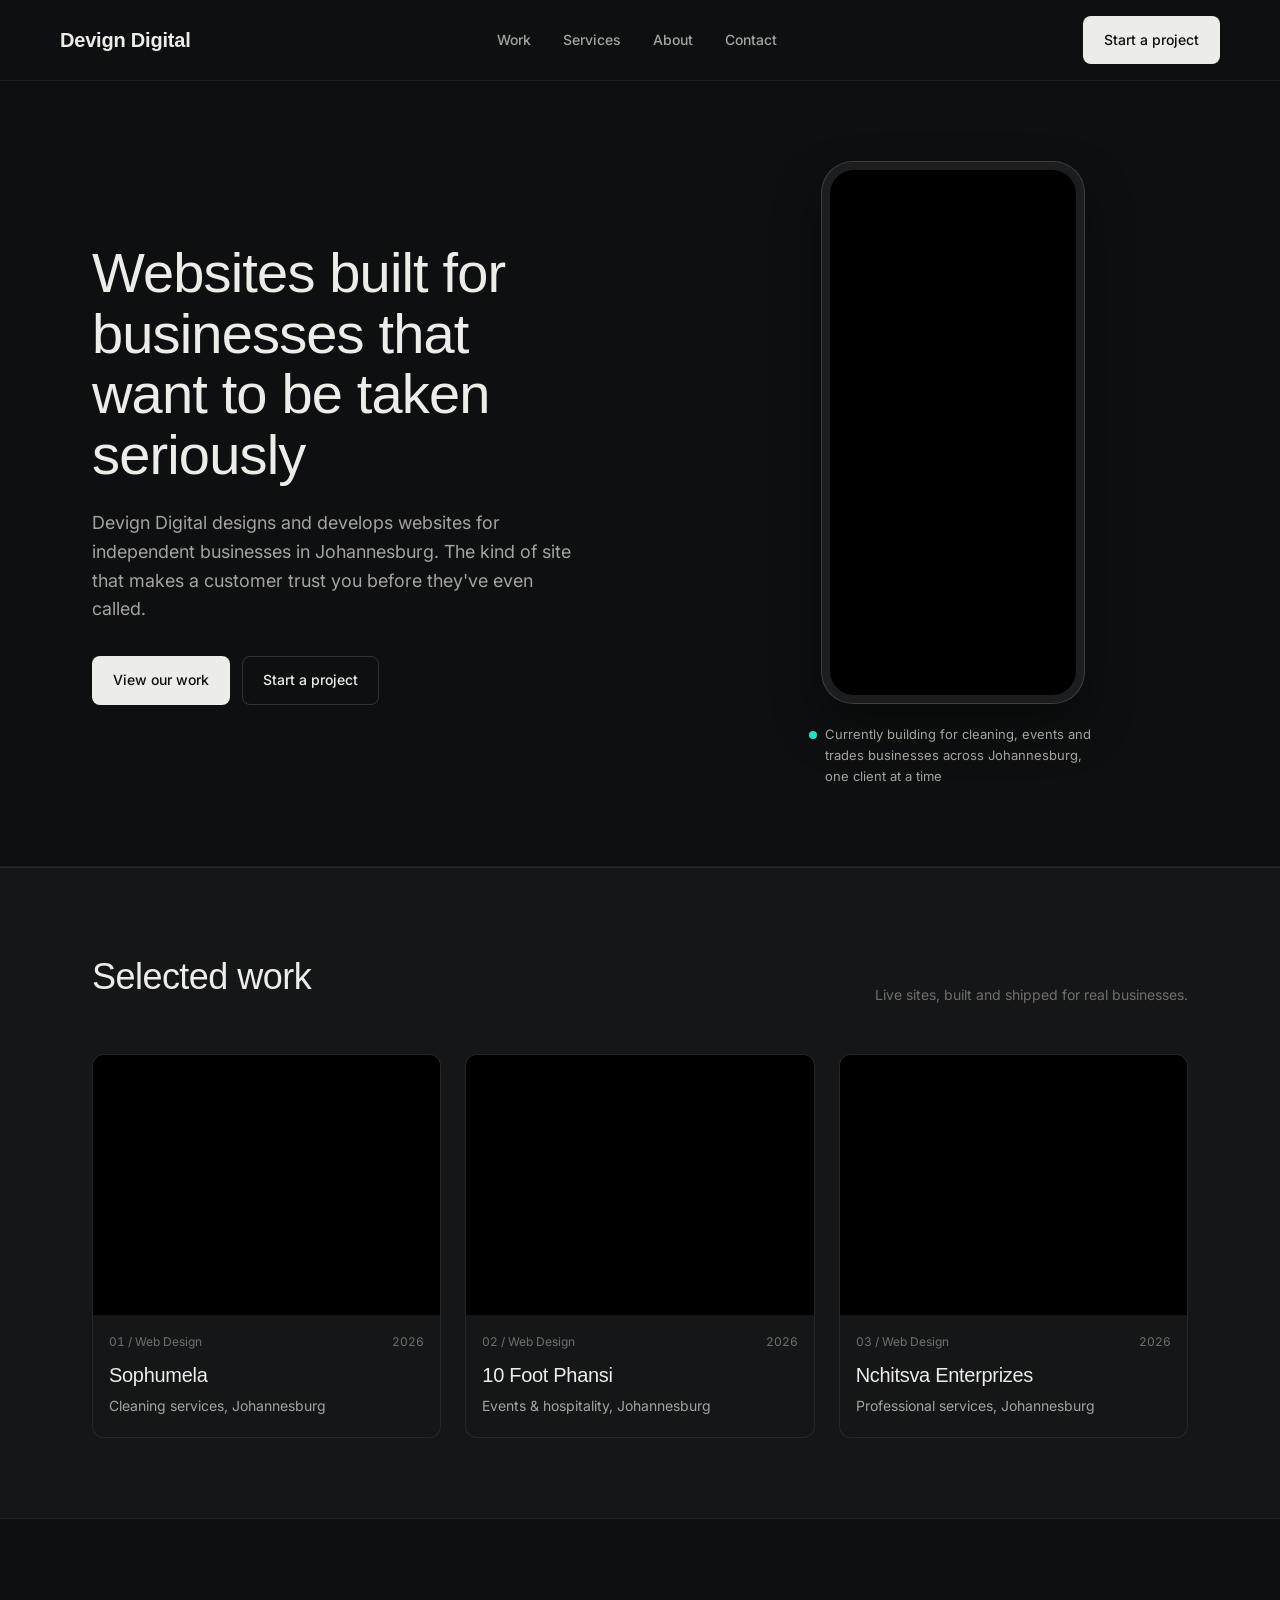
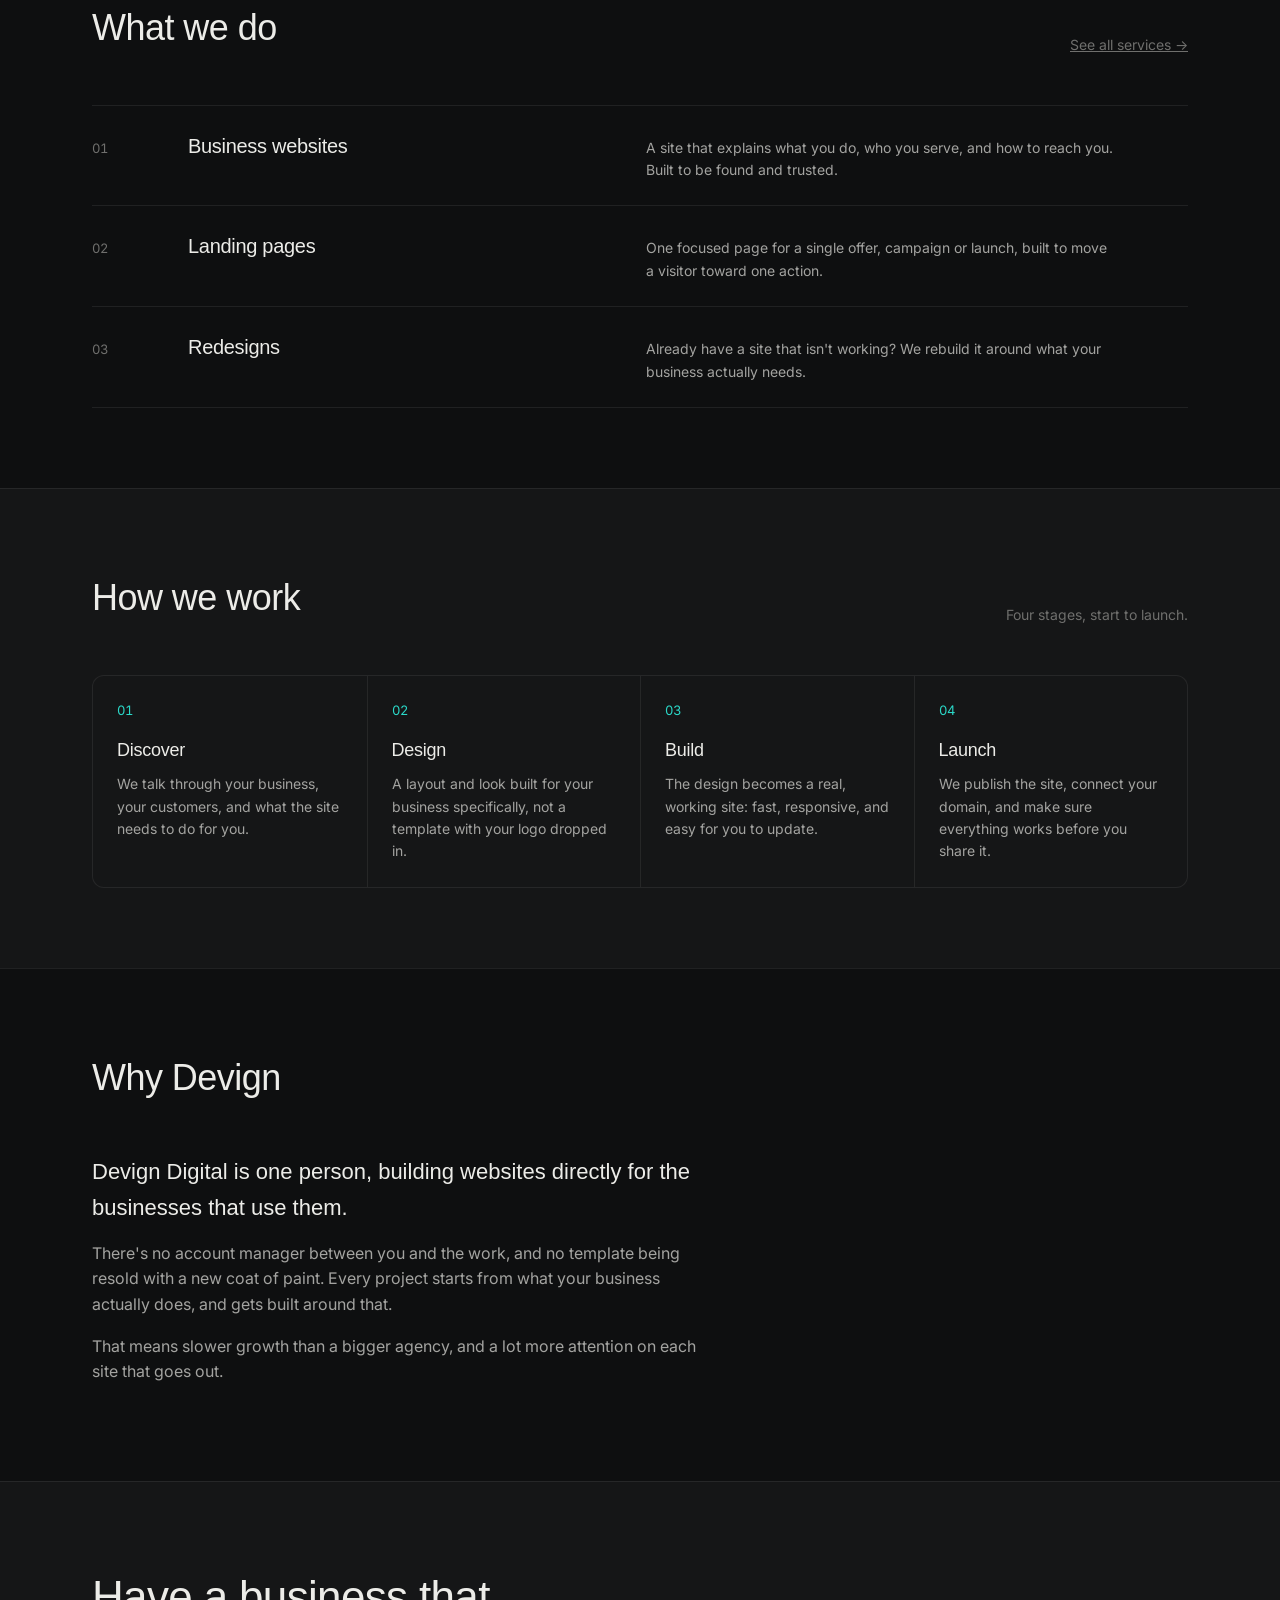
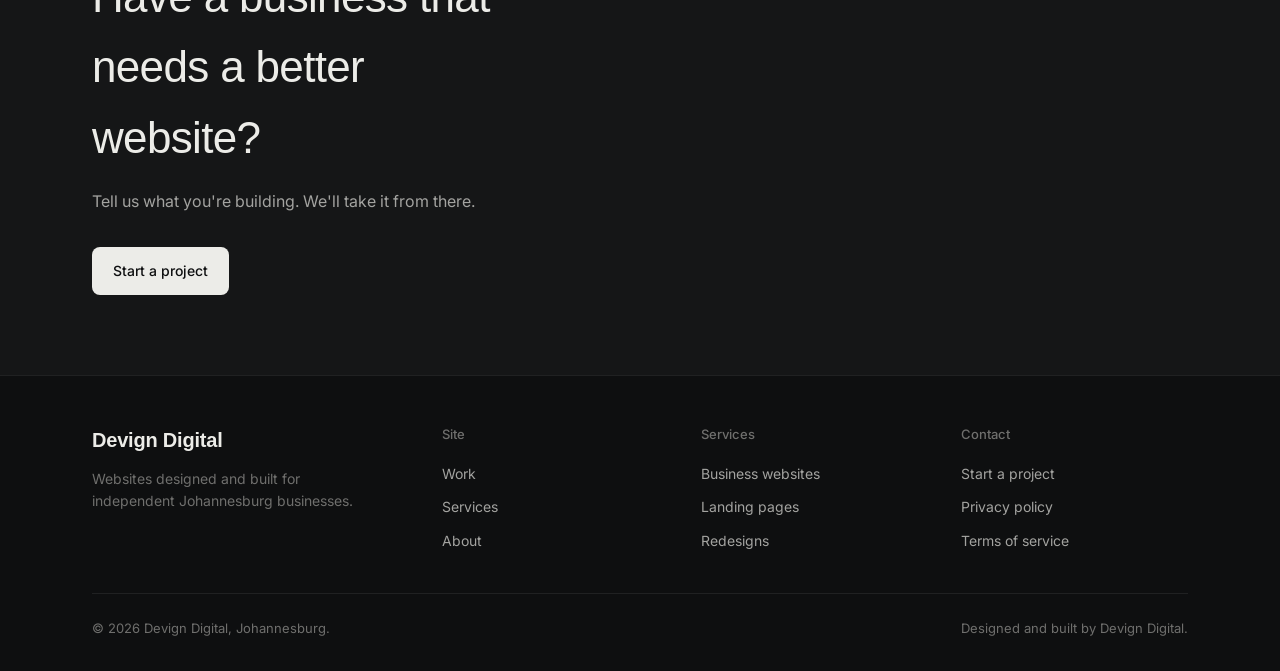
==== commit 64da87b8: "Refine text for hero section and case descriptions Updated text for clarity and consistency througho" ====
--- a/index.html
+++ b/index.html
@@ -46,16 +46,18 @@
     <section class="hero">
       <div class="wrap hero-grid">
         <div>
-          <h1>Websites built for businesses that want to be taken seriously.</h1>
-          <p class="hero-sub">Devign Digital designs and develops websites for independent businesses in Johannesburg — the kind of site that makes a customer trust you before they've even called.</p>
+          <h1>Websites built for businesses that want to be taken seriously</h1>
+          <p class="hero-sub">Devign Digital designs and develops websites for independent businesses in Johannesburg. The kind of site that makes a customer trust you before they've even called.</p>
           <div class="hero-actions">
             <a href="work.html" class="btn btn-solid">View our work</a>
             <a href="contact.html" class="btn btn-outline">Start a project</a>
           </div>
         </div>
-        <div class="hero-aside">
-          <strong>Currently building</strong>
-          for cleaning, events and trades businesses across Johannesburg — one client at a time, not on an assembly line.
+        <div class="hero-visual">
+          <div class="device">
+            <iframe src="https://keyayco.github.io/sophumela/" title="Sophumela on mobile" loading="lazy" sandbox="allow-scripts allow-same-origin"></iframe>
+          </div>
+          <p class="hero-status"><span class="dot" aria-hidden="true"></span>Currently building for cleaning, events and trades businesses across Johannesburg, one client at a time</p>
         </div>
       </div>
     </section>
@@ -80,7 +82,7 @@
             <div class="case-meta-row"><span>01 / Web Design</span><span>2026</span></div>
             <div class="case-body">
               <h3><a href="https://keyayco.github.io/sophumela/" target="_blank" rel="noopener">Sophumela</a></h3>
-              <p>Cleaning services — Johannesburg, ZA</p>
+              <p>Cleaning services, Johannesburg</p>
             </div>
           </div>
 
@@ -94,7 +96,7 @@
             <div class="case-meta-row"><span>02 / Web Design</span><span>2026</span></div>
             <div class="case-body">
               <h3><a href="https://10footphansi.netlify.app" target="_blank" rel="noopener">10 Foot Phansi</a></h3>
-              <p>Events &amp; hospitality — Johannesburg, ZA</p>
+              <p>Events &amp; hospitality, Johannesburg</p>
             </div>
           </div>
 
@@ -108,7 +110,7 @@
             <div class="case-meta-row"><span>03 / Web Design</span><span>2026</span></div>
             <div class="case-body">
               <h3><a href="https://keyayco.github.io/nchitsva-enterprizes/" target="_blank" rel="noopener">Nchitsva Enterprizes</a></h3>
-              <p>Professional services — Johannesburg, ZA</p>
+              <p>Professional services, Johannesburg</p>
             </div>
           </div></div>
       </div>
@@ -124,7 +126,7 @@
         <div class="service-row">
           <span class="service-index">01</span>
           <h3>Business websites</h3>
-          <p>A site that explains what you do, who you serve, and how to reach you — built to be found and trusted.</p>
+          <p>A site that explains what you do, who you serve, and how to reach you. Built to be found and trusted.</p>
         </div>
         <div class="service-row">
           <span class="service-index">02</span>
@@ -160,7 +162,7 @@
           <div class="process-step">
             <span class="step-num">03</span>
             <h3>Build</h3>
-            <p>The design becomes a real, working site — fast, responsive, and easy for you to update.</p>
+            <p>The design becomes a real, working site: fast, responsive, and easy for you to update.</p>
           </div>
           <div class="process-step">
             <span class="step-num">04</span>
--- a/css/style.css
+++ b/css/style.css
@@ -1,40 +1,41 @@
 /* ============================================================
    DEVIGN DIGITAL — style.css
-   Independent studio, editorial, restrained.
-   Palette: warm paper / ink / charcoal + one burnt-amber accent
-   Type: Fraunces (display) + Public Sans (body)
+   Direction: direct, practical, a little warm.
+   World: Johannesburg shopfronts and job sheets.
+   Graphite ramp, one accent (cyan), richness lives in the hero preview.
+   Type: Space Grotesk (display) + Inter (body), weights 400-600.
+   Spacing on a 4px grid.
 ============================================================ */
 
 *, *::before, *::after { box-sizing: border-box; margin: 0; padding: 0; }
 
 :root {
-  --ink:        #15140F;
-  --paper:      #F3EEE3;
-  --paper-2:    #EAE2CE;
-  --charcoal:   #3A382F;
-  --grey:       #7B7566;
-  --accent:     #B85C1D;
-  --accent-ink: #7A3B10;
-  --line:       rgba(21, 20, 15, 0.14);
-  --line-soft:  rgba(21, 20, 15, 0.08);
-  --radius: 2px;
-  --max: 1180px;
-  --font-display: 'Fraunces', Georgia, serif;
-  --font-body: 'Public Sans', -apple-system, sans-serif;
+  --bg:         #0E0F10;
+  --surface:    #151617;
+  --raised:     #1C1D1F;
+  --text:       #ECECE8;
+  --text-2:     #A3A3A0;
+  --text-3:     #6F6F6D;
+  --line:       rgba(236, 236, 232, 0.08);
+  --line-strong:rgba(236, 236, 232, 0.16);
+  --accent:     #2BD9C9;
+  --accent-ink: #08201D;
+  --r-control: 8px;
+  --r-card: 12px;
+  --max: 1160px;
+  --font-display: 'Space Grotesk', -apple-system, sans-serif;
+  --font-body: 'Inter', -apple-system, sans-serif;
   --ease: cubic-bezier(.2,.7,.2,1);
-}
-
-@media (prefers-color-scheme: dark) {
-  /* Site is designed as a single fixed light theme (brand-led), not adaptive */
 }
 
 html { scroll-behavior: smooth; }
 body {
-  background: var(--paper);
-  color: var(--ink);
+  background: var(--bg);
+  color: var(--text);
   font-family: var(--font-body);
+  font-size: 16px;
   font-weight: 400;
-  line-height: 1.55;
+  line-height: 1.6;
   -webkit-font-smoothing: antialiased;
 }
 
@@ -45,376 +46,264 @@
 
 img { max-width: 100%; display: block; }
 a { color: inherit; }
-
-:focus-visible {
-  outline: 2px solid var(--accent);
-  outline-offset: 3px;
-}
+:focus-visible { outline: 2px solid var(--accent); outline-offset: 2px; }
 
 .wrap { max-width: var(--max); margin: 0 auto; padding: 0 32px; }
 
-h1, h2, h3 { font-family: var(--font-display); font-weight: 500; letter-spacing: -0.01em; color: var(--ink); }
-
-.eyebrow {
-  font-family: var(--font-body);
-  font-size: 13px;
-  font-weight: 600;
-  color: var(--accent-ink);
-  margin-bottom: 14px;
-}
+h1, h2, h3 { font-family: var(--font-display); font-weight: 500; letter-spacing: -0.015em; color: var(--text); }
 
 /* ============ NAV ============ */
 .site-header {
   position: sticky;
   top: 0;
   z-index: 100;
-  background: var(--paper);
+  background: var(--bg);
   border-bottom: 1px solid var(--line);
 }
-
-.nav {
-  display: flex;
-  align-items: center;
-  justify-content: space-between;
-  padding: 20px 0;
-}
+.nav { display: flex; align-items: center; justify-content: space-between; padding: 16px 0; }
 
 .wordmark {
   font-family: var(--font-display);
-  font-size: 21px;
+  font-size: 20px;
   font-weight: 600;
   text-decoration: none;
-  color: var(--ink);
-}
-
-.nav-links {
-  display: flex;
-  align-items: center;
-  gap: 34px;
-  list-style: none;
-}
-
+  color: var(--text);
+  letter-spacing: -0.01em;
+}
+
+.nav-links { display: flex; align-items: center; gap: 32px; list-style: none; }
 .nav-links a {
   text-decoration: none;
-  font-size: 15px;
-  color: var(--charcoal);
-  position: relative;
+  font-size: 14px;
+  font-weight: 500;
+  color: var(--text-2);
   padding: 4px 0;
-}
-
-.nav-links a::after {
-  content: '';
-  position: absolute;
-  left: 0; right: 100%;
-  bottom: 0;
-  height: 1px;
-  background: var(--accent);
-  transition: right 0.25s var(--ease);
-}
-
-.nav-links a:hover::after,
-.nav-links a[aria-current="page"]::after { right: 0; }
-
-.nav-links a[aria-current="page"] { color: var(--ink); font-weight: 600; }
+  border-bottom: 1px solid transparent;
+  transition: color 0.2s var(--ease), border-color 0.2s var(--ease);
+}
+.nav-links a:hover { color: var(--text); }
+.nav-links a[aria-current="page"] { color: var(--text); border-bottom-color: var(--line-strong); }
 
 .btn {
   display: inline-block;
   font-family: var(--font-body);
-  font-size: 15px;
-  font-weight: 600;
+  font-size: 14px;
+  font-weight: 500;
   text-decoration: none;
-  padding: 11px 22px;
-  border-radius: var(--radius);
-  transition: background 0.2s var(--ease), color 0.2s var(--ease), border-color 0.2s var(--ease);
+  padding: 12px 20px;
+  border-radius: var(--r-control);
   border: 1px solid transparent;
   cursor: pointer;
-}
-
-.btn-solid { background: var(--ink); color: var(--paper); }
-.btn-solid:hover { background: var(--accent-ink); }
-
-.btn-outline { border-color: var(--ink); background: transparent; color: var(--ink); }
-.btn-outline:hover { background: var(--ink); color: var(--paper); }
+  transition: background-color 0.2s var(--ease), border-color 0.2s var(--ease), color 0.2s var(--ease), transform 0.2s var(--ease);
+}
+.btn:active { transform: scale(0.98); }
+.btn-solid { background: var(--text); color: var(--bg); }
+.btn-solid:hover { background: #FFFFFF; }
+.btn-outline { border-color: var(--line-strong); background: transparent; color: var(--text); }
+.btn-outline:hover { background: var(--raised); }
 
 .nav-cta { display: none; }
 @media (min-width: 900px) { .nav-cta { display: inline-block; } }
 
-.menu-toggle {
-  display: flex;
-  background: none;
-  border: none;
-  cursor: pointer;
-  flex-direction: column;
-  gap: 5px;
-  padding: 6px;
-}
-.menu-toggle span { width: 22px; height: 1.5px; background: var(--ink); display: block; }
-
-@media (min-width: 900px) {
-  .menu-toggle { display: none; }
-}
-@media (max-width: 899px) {
-  .nav-links { display: none; }
-}
-
-.mobile-panel {
-  display: none;
-  flex-direction: column;
-  border-top: 1px solid var(--line);
-  padding: 20px 32px 28px;
-  gap: 18px;
-}
+.menu-toggle { display: flex; background: none; border: none; cursor: pointer; flex-direction: column; gap: 4px; padding: 8px; }
+.menu-toggle span { width: 20px; height: 1.5px; background: var(--text); display: block; }
+@media (min-width: 900px) { .menu-toggle { display: none; } }
+@media (max-width: 899px) { .nav-links { display: none; } }
+
+.mobile-panel { display: none; flex-direction: column; border-top: 1px solid var(--line); padding: 20px 32px 24px; gap: 16px; background: var(--bg); }
 .mobile-panel.open { display: flex; }
-.mobile-panel a { text-decoration: none; font-size: 17px; color: var(--ink); }
+.mobile-panel a { text-decoration: none; font-size: 16px; color: var(--text); font-weight: 500; }
 
 /* ============ HERO ============ */
-.hero {
-  padding: 96px 0 80px;
-  border-bottom: 1px solid var(--line);
-}
-
-.hero-grid {
-  display: grid;
-  grid-template-columns: 1.3fr 1fr;
-  gap: 60px;
-  align-items: end;
-}
+.hero { padding: 80px 0; border-bottom: 1px solid var(--line); }
+.hero-grid { display: grid; grid-template-columns: 1.2fr 1fr; gap: 64px; align-items: center; }
 
 .hero h1 {
-  font-size: clamp(38px, 5.2vw, 66px);
-  line-height: 1.04;
-  max-width: 15ch;
+  font-size: clamp(36px, 4.6vw, 56px);
+  line-height: 1.08;
+  max-width: 16ch;
   opacity: 0;
-  transform: translateY(16px);
-  animation: rise 0.8s var(--ease) 0.05s forwards;
-}
-
+  transform: translateY(12px);
+  animation: rise 0.6s var(--ease) 0.05s forwards;
+}
 .hero-sub {
   font-size: 18px;
-  color: var(--charcoal);
-  max-width: 46ch;
+  color: var(--text-2);
+  max-width: 44ch;
   margin: 24px 0 32px;
   opacity: 0;
-  transform: translateY(16px);
-  animation: rise 0.8s var(--ease) 0.2s forwards;
-}
-
+  transform: translateY(12px);
+  animation: rise 0.6s var(--ease) 0.15s forwards;
+}
 @keyframes rise { to { opacity: 1; transform: translateY(0); } }
 
-.hero-actions { display: flex; gap: 16px; flex-wrap: wrap; }
-
-.hero-aside {
-  border-left: 1px solid var(--line);
-  padding-left: 28px;
-  font-size: 14px;
-  color: var(--grey);
-  align-self: end;
-}
-.hero-aside strong { color: var(--ink); display: block; font-family: var(--font-display); font-size: 22px; font-weight: 500; margin-bottom: 6px; }
+.hero-actions { display: flex; gap: 12px; flex-wrap: wrap; }
+
+/* hero moment: a real client site in a phone frame */
+.hero-visual { display: flex; flex-direction: column; align-items: center; gap: 20px; }
+.device {
+  width: 264px;
+  aspect-ratio: 9 / 18.5;
+  padding: 8px;
+  border-radius: 32px;
+  background: var(--raised);
+  border: 1px solid var(--line-strong);
+  box-shadow: 0 24px 48px rgba(0, 0, 0, 0.4);
+}
+.device iframe { width: 100%; height: 100%; border: none; border-radius: 24px; background: #000; display: block; }
+
+.hero-status { display: flex; align-items: flex-start; gap: 8px; font-size: 13px; color: var(--text-2); max-width: 36ch; }
+.hero-status .dot { flex: none; width: 8px; height: 8px; margin-top: 7px; border-radius: 50%; background: var(--accent); }
 
 @media (max-width: 850px) {
-  .hero-grid { grid-template-columns: 1fr; gap: 32px; }
-  .hero-aside { border-left: none; padding-left: 0; border-top: 1px solid var(--line); padding-top: 20px; }
-}
-
-/* ============ SECTION SCAFFOLD ============ */
+  .hero { padding: 56px 0; }
+  .hero-grid { grid-template-columns: 1fr; gap: 40px; }
+  .hero-visual { align-items: flex-start; }
+  .device { width: 240px; }
+}
+
+/* ============ SECTIONS ============ */
 .section { padding: 80px 0; }
 .section-border-top { border-top: 1px solid var(--line); }
-
-.section-head {
+.section:nth-of-type(even) { background: var(--surface); }
+
+.section-head { display: flex; justify-content: space-between; align-items: flex-end; gap: 24px; margin-bottom: 48px; flex-wrap: wrap; }
+.section-head h2 { font-size: clamp(28px, 3.2vw, 36px); max-width: 20ch; }
+.section-head p { color: var(--text-3); max-width: 40ch; font-size: 14px; }
+
+/* ============ CASE STUDY CARDS ============ */
+.case-grid { display: grid; grid-template-columns: repeat(auto-fit, minmax(296px, 1fr)); gap: 24px; }
+
+.case {
+  border: 1px solid var(--line);
+  border-radius: var(--r-card);
+  overflow: hidden;
+  background: var(--surface);
+  transition: border-color 0.2s var(--ease);
+}
+.case:hover { border-color: var(--line-strong); }
+
+.case-media { position: relative; aspect-ratio: 4 / 3; background: #000; border-bottom: 1px solid var(--line); }
+.case-frame-wrap { position: relative; width: 100%; height: 100%; }
+.case-frame-wrap iframe { position: absolute; inset: 0; width: 100%; height: 100%; border: none; }
+
+.case-view {
+  position: absolute;
+  z-index: 2;
+  right: 12px;
+  bottom: 12px;
+  font-size: 12px;
+  font-weight: 500;
+  text-decoration: none;
+  color: var(--text);
+  background: var(--raised);
+  border: 1px solid var(--line-strong);
+  padding: 4px 12px;
+  border-radius: var(--r-control);
+  opacity: 0;
+  transition: opacity 0.2s var(--ease), background-color 0.2s var(--ease);
+}
+.case:hover .case-view, .case-view:focus-visible { opacity: 1; }
+.case-view:hover { background: var(--surface); }
+
+.case-meta-row {
   display: flex;
   justify-content: space-between;
-  align-items: flex-end;
-  gap: 24px;
-  margin-bottom: 48px;
-  flex-wrap: wrap;
-}
-
-.section-head h2 { font-size: clamp(28px, 3.6vw, 42px); max-width: 20ch; }
-.section-head p { color: var(--grey); max-width: 40ch; font-size: 15px; }
-
-/* ============ WORK / CASE STUDIES ============ */
-.case-list { display: flex; flex-direction: column; }
-
-.case {
-  display: grid;
-  grid-template-columns: 1fr 1fr;
-  gap: 48px;
-  align-items: center;
-  padding: 48px 0;
-  border-top: 1px solid var(--line);
-}
-.case:last-child { border-bottom: 1px solid var(--line); }
-.case:nth-child(even) .case-media { order: 2; }
-
-.case-media {
-  border: 1px solid var(--line);
-  border-radius: var(--radius);
-  overflow: hidden;
-  background: var(--ink);
-}
-
-.browser-chrome {
-  display: flex;
-  align-items: center;
-  gap: 6px;
-  padding: 9px 12px;
-  background: var(--charcoal);
-}
-.browser-chrome span { width: 7px; height: 7px; border-radius: 50%; background: rgba(243,238,227,0.25); }
-
-.case-frame-wrap { position: relative; width: 100%; height: 340px; }
-.case-frame-wrap iframe {
-  position: absolute; inset: 0; width: 100%; height: 100%; border: none;
-}
-
-.case-body { padding: 0 4px; }
-.case-category { font-size: 13px; font-weight: 600; color: var(--accent-ink); margin-bottom: 10px; }
-.case-body h3 { font-size: clamp(24px, 3vw, 32px); margin-bottom: 14px; }
-.case-body p { color: var(--charcoal); margin-bottom: 22px; max-width: 42ch; }
-
-.case-link { font-weight: 600; text-decoration: none; border-bottom: 1px solid var(--ink); padding-bottom: 2px; }
-.case-link:hover { color: var(--accent-ink); border-color: var(--accent-ink); }
-
-@media (max-width: 780px) {
-  .case { grid-template-columns: 1fr; gap: 24px; }
-  .case:nth-child(even) .case-media { order: 0; }
-  .case-frame-wrap { height: 260px; }
-}
+  padding: 16px 16px 0;
+  font-size: 12px;
+  color: var(--text-3);
+  font-variant-numeric: tabular-nums;
+}
+.case-body { padding: 8px 16px 20px; }
+.case-body h3 { font-size: 20px; margin-bottom: 4px; }
+.case-body h3 a { text-decoration: none; color: inherit; }
+.case-body h3 a:hover { color: var(--accent); }
+.case-body p { color: var(--text-2); font-size: 14px; }
 
 /* ============ SERVICES ============ */
-.service-row {
-  display: grid;
-  grid-template-columns: 90px 1.1fr 1.4fr;
-  gap: 32px;
-  padding: 32px 0;
-  border-top: 1px solid var(--line);
-  align-items: baseline;
-}
+.service-row { display: grid; grid-template-columns: 64px 1.1fr 1.4fr; gap: 32px; padding: 24px 0; border-top: 1px solid var(--line); align-items: baseline; }
 .service-row:last-child { border-bottom: 1px solid var(--line); }
-
-.service-index { font-family: var(--font-display); font-size: 20px; color: var(--grey); }
-.service-row h3 { font-size: 22px; }
-.service-row p { color: var(--charcoal); max-width: 52ch; font-size: 15px; }
-
+.service-index { font-size: 13px; color: var(--text-3); font-variant-numeric: tabular-nums; }
+.service-row h3 { font-size: 20px; }
+.service-row p { color: var(--text-2); max-width: 52ch; font-size: 14px; }
 @media (max-width: 720px) {
-  .service-row { grid-template-columns: 1fr; gap: 8px; }
+  .service-row { grid-template-columns: 1fr; gap: 4px; }
   .service-index { order: -1; }
 }
 
-/* ============ PROCESS ============ */
-.process-grid {
-  display: grid;
-  grid-template-columns: repeat(4, 1fr);
-  gap: 28px;
-}
-.process-step { border-top: 2px solid var(--ink); padding-top: 18px; }
-.process-step .step-num { font-family: var(--font-display); font-size: 26px; color: var(--accent); display: block; margin-bottom: 10px; }
-.process-step h3 { font-size: 19px; margin-bottom: 8px; }
-.process-step p { color: var(--grey); font-size: 14px; }
-
+/* ============ PROCESS: one connected strip ============ */
+.process-grid { display: grid; grid-template-columns: repeat(4, 1fr); border: 1px solid var(--line); border-radius: var(--r-card); overflow: hidden; background: var(--surface); }
+.process-step { padding: 24px; border-left: 1px solid var(--line); }
+.process-step:first-child { border-left: none; }
+.process-step .step-num { font-size: 13px; color: var(--accent); font-variant-numeric: tabular-nums; display: block; margin-bottom: 16px; }
+.process-step h3 { font-size: 18px; margin-bottom: 8px; }
+.process-step p { color: var(--text-2); font-size: 14px; }
 @media (max-width: 820px) {
   .process-grid { grid-template-columns: repeat(2, 1fr); }
+  .process-step:nth-child(3) { border-left: none; }
+  .process-step:nth-child(n+3) { border-top: 1px solid var(--line); }
 }
 @media (max-width: 480px) {
   .process-grid { grid-template-columns: 1fr; }
-}
-
-/* ============ WHY / ABOUT PROSE ============ */
+  .process-step { border-left: none; }
+  .process-step:nth-child(n+2) { border-top: 1px solid var(--line); }
+}
+
+/* ============ PROSE ============ */
 .prose { max-width: 62ch; }
-.prose p { margin-bottom: 20px; font-size: 17px; color: var(--charcoal); }
-.prose p:first-child { font-family: var(--font-display); font-size: 22px; color: var(--ink); }
+.prose p { margin-bottom: 16px; color: var(--text-2); }
+.prose p:first-child { font-family: var(--font-display); font-size: 22px; font-weight: 500; color: var(--text); }
+.prose a { color: var(--accent); }
 
 /* ============ CTA ============ */
-.cta-band {
-  background: var(--ink);
-  color: var(--paper);
-  padding: 90px 0;
-}
-.cta-band h2 { color: var(--paper); font-size: clamp(30px, 4.4vw, 50px); max-width: 18ch; margin-bottom: 16px; }
-.cta-band p { color: rgba(243,238,227,0.65); max-width: 44ch; margin-bottom: 32px; font-size: 17px; }
-.cta-band .btn-solid { background: var(--paper); color: var(--ink); }
-.cta-band .btn-solid:hover { background: var(--accent); color: var(--paper); }
-.cta-band .btn-outline { border-color: rgba(243,238,227,0.4); color: var(--paper); }
-.cta-band .btn-outline:hover { background: var(--paper); color: var(--ink); }
+.cta-band { background: var(--surface); padding: 80px 0; border-top: 1px solid var(--line); }
+.cta-band h2 { font-size: clamp(28px, 4vw, 44px); max-width: 18ch; margin-bottom: 16px; }
+.cta-band p { color: var(--text-2); max-width: 44ch; margin-bottom: 32px; }
 
 /* ============ FOOTER ============ */
-.site-footer { border-top: 1px solid var(--line); padding: 56px 0 32px; }
-.footer-grid {
-  display: grid;
-  grid-template-columns: 1.4fr 1fr 1fr 1fr;
-  gap: 32px;
-  margin-bottom: 40px;
-}
+.site-footer { border-top: 1px solid var(--line); padding: 48px 0 32px; background: var(--bg); }
+.footer-grid { display: grid; grid-template-columns: 1.4fr 1fr 1fr 1fr; gap: 32px; margin-bottom: 40px; }
 .footer-brand .wordmark { display: block; margin-bottom: 12px; }
-.footer-brand p { color: var(--grey); font-size: 14px; max-width: 32ch; }
-.footer-col h4 { font-size: 13px; font-weight: 600; margin-bottom: 14px; color: var(--grey); }
-.footer-col ul { list-style: none; display: flex; flex-direction: column; gap: 10px; }
-.footer-col a { text-decoration: none; font-size: 14px; color: var(--charcoal); }
-.footer-col a:hover { color: var(--accent-ink); }
-
-.footer-bottom {
-  border-top: 1px solid var(--line);
-  padding-top: 24px;
-  display: flex;
-  justify-content: space-between;
-  flex-wrap: wrap;
-  gap: 12px;
-  font-size: 13px;
-  color: var(--grey);
-}
-
-@media (max-width: 720px) {
-  .footer-grid { grid-template-columns: 1fr 1fr; }
-}
-@media (max-width: 480px) {
-  .footer-grid { grid-template-columns: 1fr; }
-}
-
-/* ============ GENERIC PAGE HEADER (Services/About/Contact/Legal) ============ */
+.footer-brand p { color: var(--text-3); font-size: 14px; max-width: 32ch; }
+.footer-col h4 { font-size: 13px; font-weight: 500; margin-bottom: 16px; color: var(--text-3); }
+.footer-col ul { list-style: none; display: flex; flex-direction: column; gap: 8px; }
+.footer-col a { text-decoration: none; font-size: 14px; color: var(--text-2); transition: color 0.2s var(--ease); }
+.footer-col a:hover { color: var(--text); }
+.footer-bottom { border-top: 1px solid var(--line); padding-top: 24px; display: flex; justify-content: space-between; flex-wrap: wrap; gap: 12px; font-size: 13px; color: var(--text-3); }
+@media (max-width: 720px) { .footer-grid { grid-template-columns: 1fr 1fr; } }
+@media (max-width: 480px) { .footer-grid { grid-template-columns: 1fr; } }
+
+/* ============ PAGE HEADER ============ */
 .page-header { padding: 64px 0 40px; border-bottom: 1px solid var(--line); }
-.page-header h1 { font-size: clamp(32px, 5vw, 52px); max-width: 18ch; }
-.page-header p { color: var(--grey); margin-top: 16px; max-width: 50ch; font-size: 16px; }
+.page-header h1 { font-size: clamp(32px, 4.6vw, 48px); max-width: 18ch; }
+.page-header p { color: var(--text-2); margin-top: 16px; max-width: 50ch; }
 
 /* ============ CONTACT FORM ============ */
 .contact-grid { display: grid; grid-template-columns: 1fr 1fr; gap: 64px; }
-
-.field { margin-bottom: 22px; }
-.field label { display: block; font-size: 13px; font-weight: 600; margin-bottom: 8px; }
+.field { margin-bottom: 20px; }
+.field label { display: block; font-size: 13px; font-weight: 500; color: var(--text-2); margin-bottom: 8px; }
 .field input, .field select, .field textarea {
   width: 100%;
-  padding: 12px 14px;
-  border: 1px solid var(--line);
-  background: var(--paper-2);
-  border-radius: var(--radius);
+  padding: 12px 16px;
+  border: 1px solid var(--line-strong);
+  background: var(--surface);
+  border-radius: var(--r-control);
   font-family: var(--font-body);
   font-size: 15px;
-  color: var(--ink);
-}
-.field input:focus, .field select:focus, .field textarea:focus {
-  outline: 2px solid var(--accent);
-  outline-offset: 1px;
-  background: var(--paper);
-}
-.field textarea { resize: vertical; min-height: 130px; }
-
-.form-note { font-size: 13px; color: var(--grey); margin-top: 14px; }
-
-.contact-info h3 { font-size: 18px; margin-bottom: 10px; }
-.contact-info p { color: var(--charcoal); font-size: 15px; margin-bottom: 26px; }
-.contact-info a.direct { font-weight: 600; text-decoration: none; border-bottom: 1px solid var(--ink); }
-
-@media (max-width: 820px) {
-  .contact-grid { grid-template-columns: 1fr; gap: 40px; }
-}
+  color: var(--text);
+}
+.field input:focus, .field select:focus, .field textarea:focus { outline: 2px solid var(--accent); outline-offset: 1px; }
+.field textarea { resize: vertical; min-height: 132px; }
+.form-note { font-size: 13px; color: var(--text-3); margin-top: 16px; }
+.contact-info h3 { font-size: 18px; margin-bottom: 8px; }
+.contact-info p { color: var(--text-2); font-size: 15px; margin-bottom: 24px; }
+.contact-info a.direct { font-weight: 500; text-decoration: none; color: var(--accent); }
+@media (max-width: 820px) { .contact-grid { grid-template-columns: 1fr; gap: 40px; } }
 
 /* ============ LEGAL ============ */
-.legal-body { max-width: 68ch; padding: 48px 0 100px; }
-.legal-body h2 { font-size: 22px; margin: 36px 0 12px; }
-.legal-body p, .legal-body li { color: var(--charcoal); font-size: 15px; margin-bottom: 14px; }
+.legal-body { max-width: 68ch; padding: 48px 0 96px; }
+.legal-body h2 { font-size: 20px; margin: 32px 0 12px; }
+.legal-body p, .legal-body li { color: var(--text-2); font-size: 15px; margin-bottom: 16px; }
 .legal-body ul { padding-left: 20px; }
-.legal-body p.updated { color: var(--grey); font-size: 13px; margin-bottom: 36px; }
-
-/* ============ REVEAL ============ */
-.reveal { opacity: 0; transform: translateY(20px); transition: opacity 0.6s var(--ease), transform 0.6s var(--ease); }
-.reveal.visible { opacity: 1; transform: translateY(0); }
+.legal-body p.updated { color: var(--text-3); font-size: 13px; margin-bottom: 32px; }
+.legal-body a { color: var(--accent); }
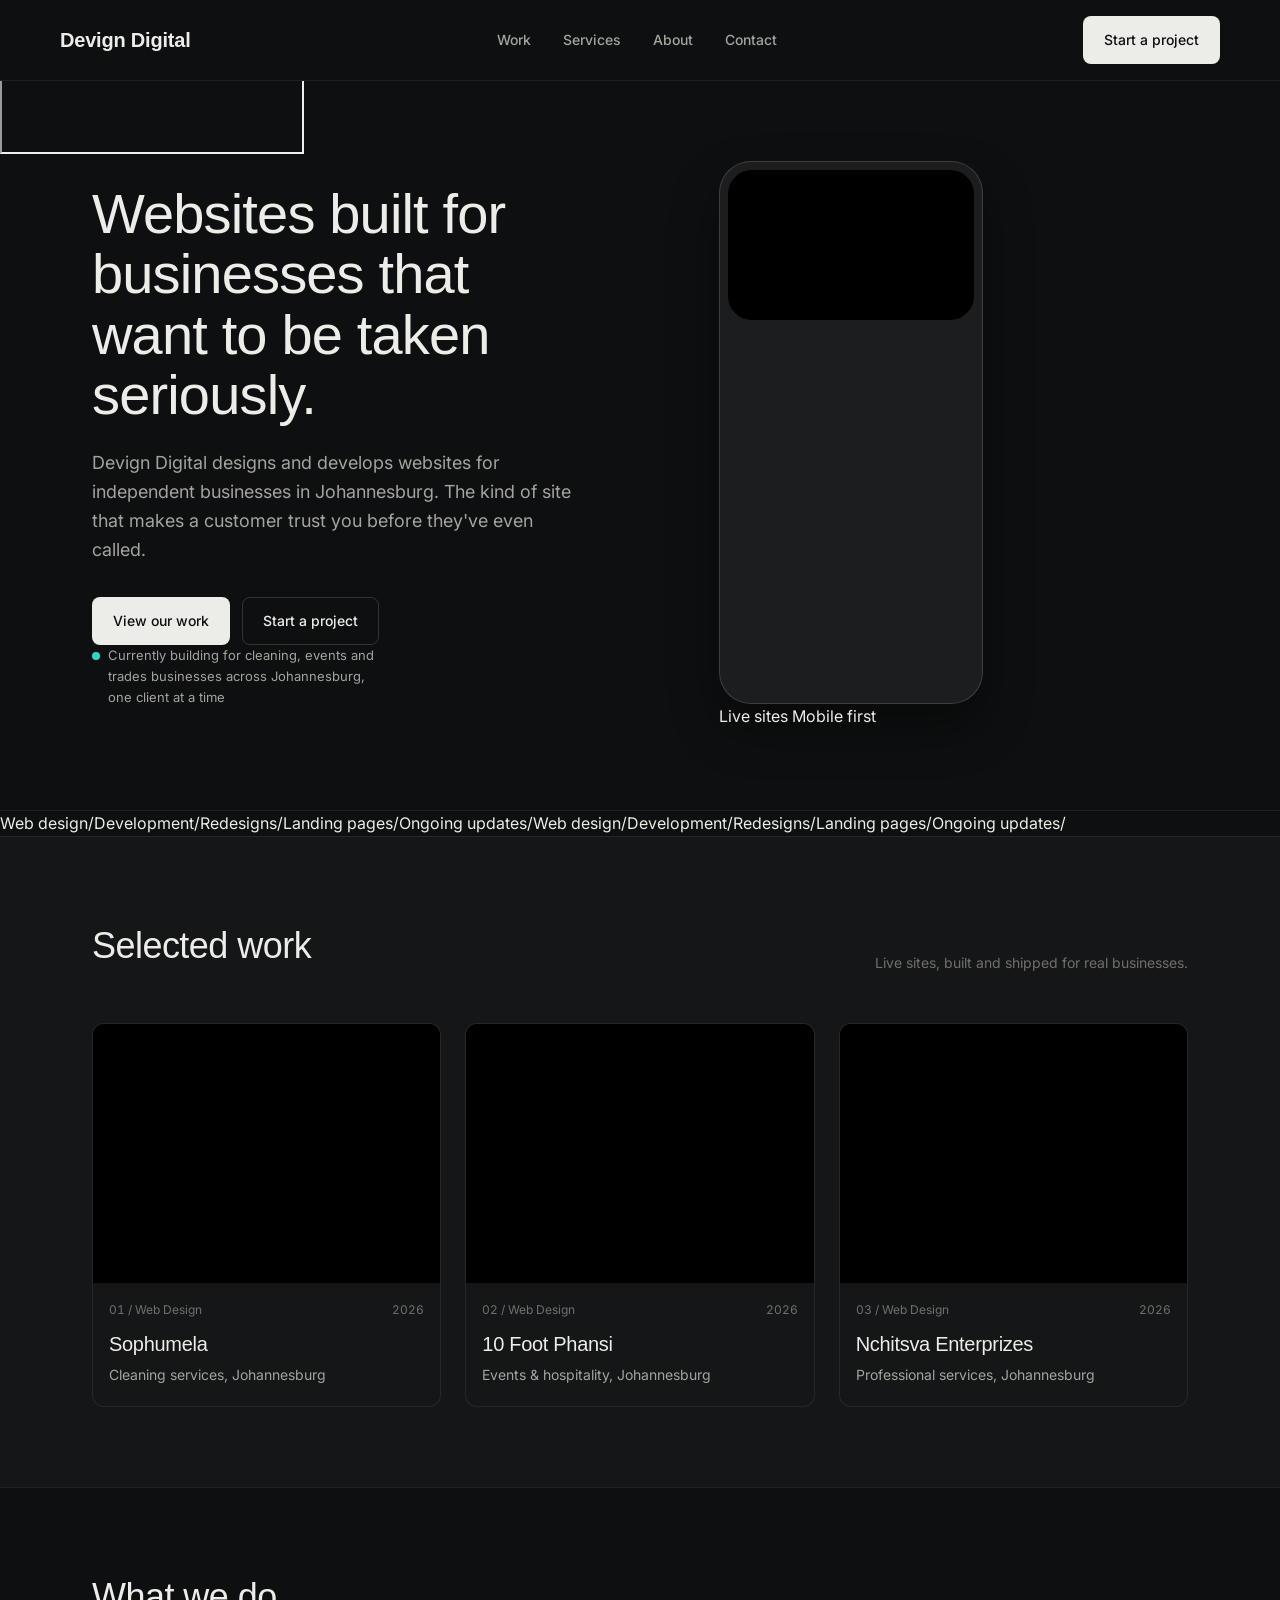
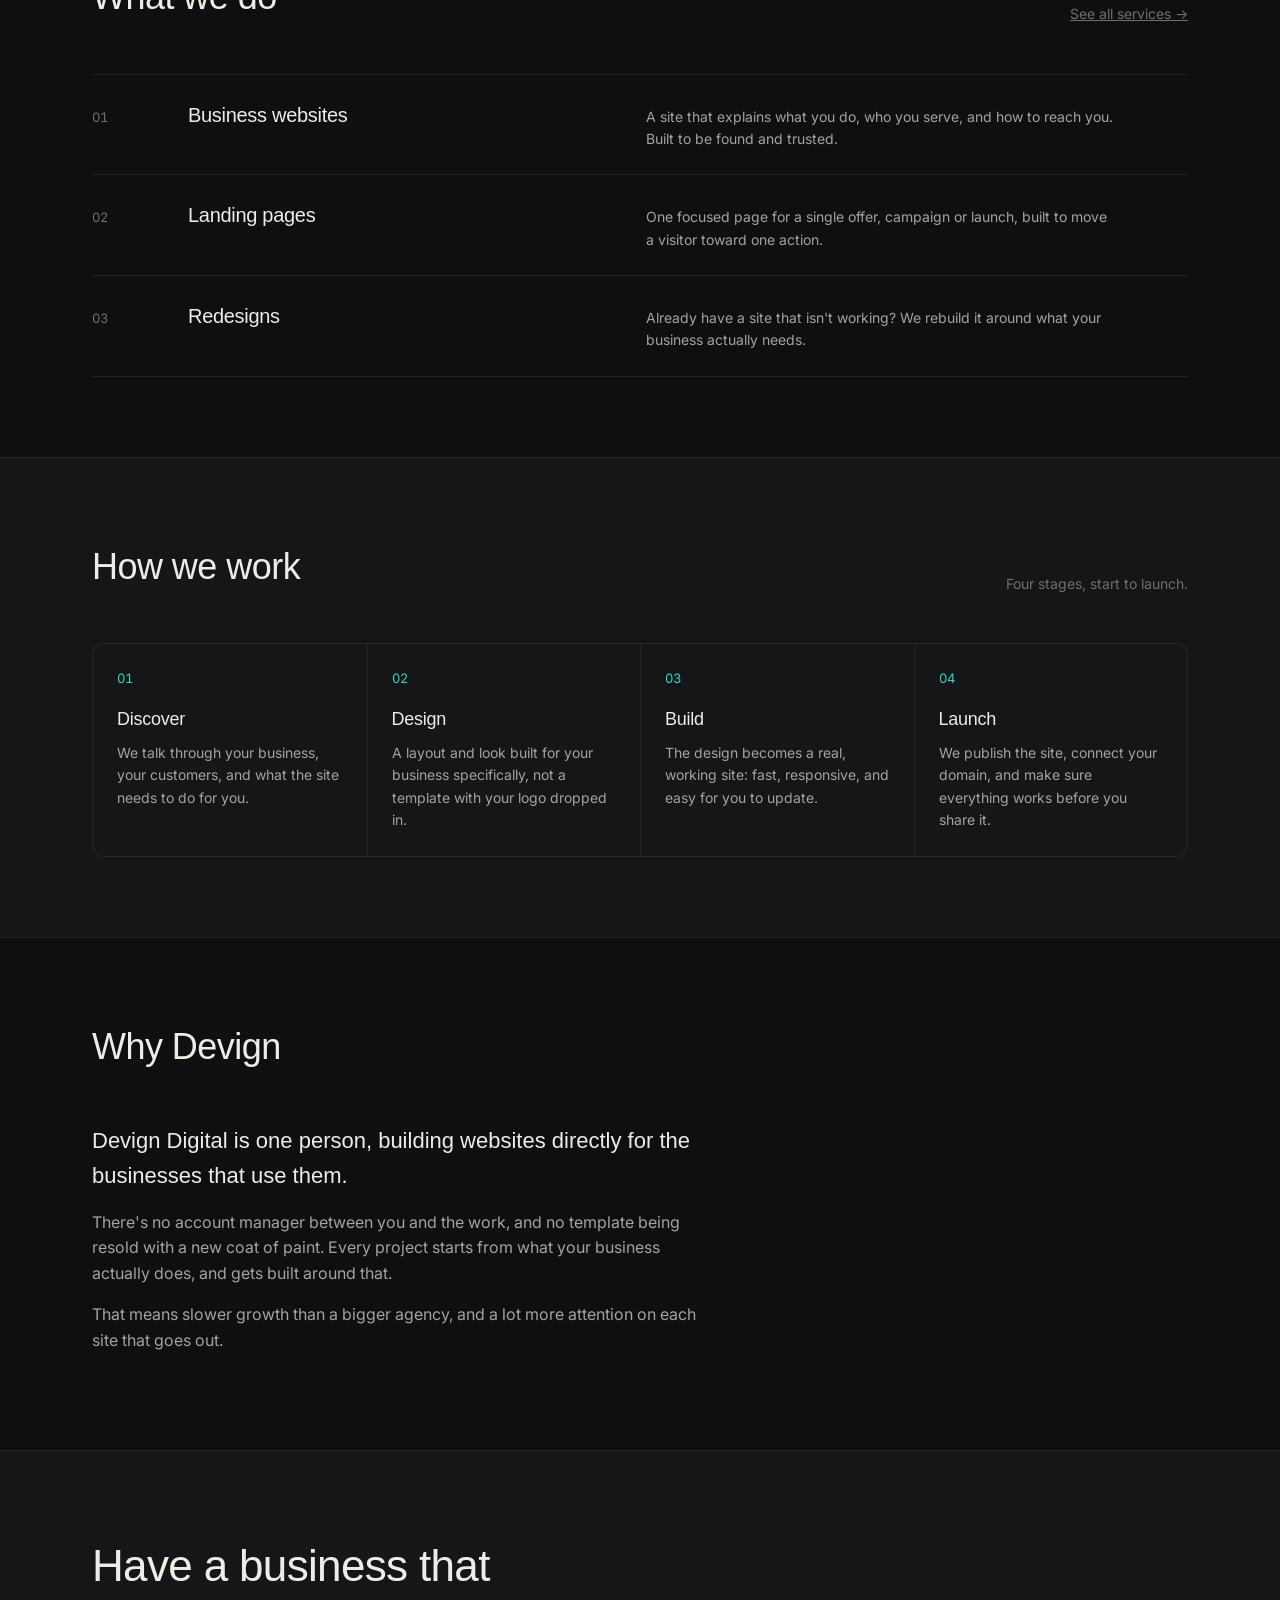
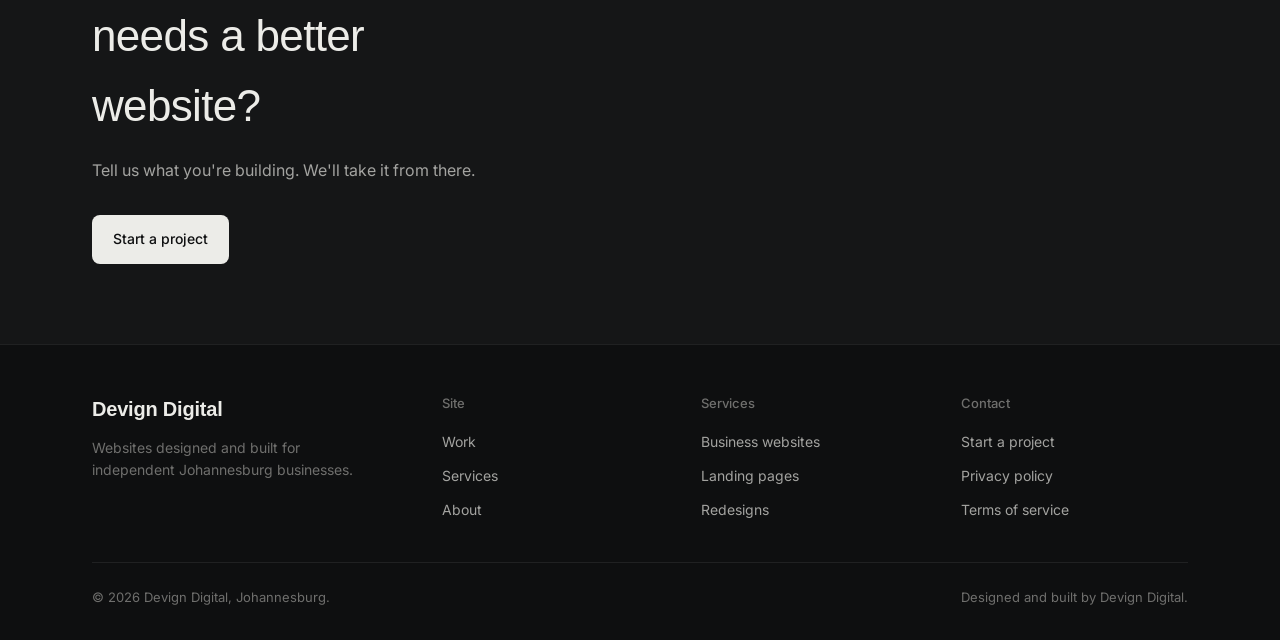
==== commit 65f5d3b4: "Enhance hero section and update service rows" ====
--- a/index.html
+++ b/index.html
@@ -46,21 +46,31 @@
     <section class="hero">
       <div class="wrap hero-grid">
         <div>
-          <h1>Websites built for businesses that want to be taken seriously</h1>
+          <h1>Websites built for businesses that want to be <span class="grad">taken seriously.</span></h1>
           <p class="hero-sub">Devign Digital designs and develops websites for independent businesses in Johannesburg. The kind of site that makes a customer trust you before they've even called.</p>
           <div class="hero-actions">
             <a href="work.html" class="btn btn-solid">View our work</a>
             <a href="contact.html" class="btn btn-outline">Start a project</a>
           </div>
-        </div>
-        <div class="hero-visual">
+          <p class="hero-status"><span class="dot" aria-hidden="true"></span>Currently building for cleaning, events and trades businesses across Johannesburg, one client at a time</p>
+        </div>
+        <div class="hero-stage">
+          <div class="stage-block" aria-hidden="true"></div>
+          <div class="stage-browser">
+            <div class="shot" data-base="1280" style="position:absolute;inset:0"><iframe src="https://10footphansi.netlify.app" title="10 Foot Phansi preview" loading="lazy" tabindex="-1" sandbox="allow-scripts allow-same-origin"></iframe></div>
+          </div>
           <div class="device">
-            <iframe src="https://keyayco.github.io/sophumela/" title="Sophumela on mobile" loading="lazy" sandbox="allow-scripts allow-same-origin"></iframe>
-          </div>
-          <p class="hero-status"><span class="dot" aria-hidden="true"></span>Currently building for cleaning, events and trades businesses across Johannesburg, one client at a time</p>
-        </div>
-      </div>
-    </section>
+            <div class="shot" data-base="390"><iframe src="https://keyayco.github.io/sophumela/" title="Sophumela on mobile" loading="lazy" tabindex="-1" sandbox="allow-scripts allow-same-origin"></iframe></div>
+          </div>
+          <span class="stage-chip c1">Live sites</span>
+          <span class="stage-chip c2">Mobile first</span>
+        </div>
+      </div>
+    </section>
+
+    <div class="ticker" aria-hidden="true">
+      <div class="ticker-track"><span>Web design</span><span>/</span><span>Development</span><span>/</span><span>Redesigns</span><span>/</span><span>Landing pages</span><span>/</span><span>Ongoing updates</span><span>/</span><span>Web design</span><span>/</span><span>Development</span><span>/</span><span>Redesigns</span><span>/</span><span>Landing pages</span><span>/</span><span>Ongoing updates</span><span>/</span></div>
+    </div>
 
     <!-- SELECTED WORK -->
     <section class="section section-border-top" id="work">
@@ -72,9 +82,9 @@
 
         <div class="case-grid">
 
-          <div class="case">
+          <div class="case" style="--c:var(--yellow)">
             <div class="case-media">
-              <div class="case-frame-wrap">
+              <div class="case-frame-wrap shot">
                 <iframe src="https://keyayco.github.io/sophumela/" title="Sophumela site preview" loading="lazy" sandbox="allow-scripts allow-same-origin"></iframe>
               </div>
               <a class="case-view" href="https://keyayco.github.io/sophumela/" target="_blank" rel="noopener">View live</a>
@@ -86,9 +96,9 @@
             </div>
           </div>
 
-          <div class="case">
+          <div class="case" style="--c:var(--orange)">
             <div class="case-media">
-              <div class="case-frame-wrap">
+              <div class="case-frame-wrap shot">
                 <iframe src="https://10footphansi.netlify.app" title="10 Foot Phansi site preview" loading="lazy" sandbox="allow-scripts allow-same-origin"></iframe>
               </div>
               <a class="case-view" href="https://10footphansi.netlify.app" target="_blank" rel="noopener">View live</a>
@@ -100,9 +110,9 @@
             </div>
           </div>
 
-          <div class="case">
+          <div class="case" style="--c:var(--cyan)">
             <div class="case-media">
-              <div class="case-frame-wrap">
+              <div class="case-frame-wrap shot">
                 <iframe src="https://keyayco.github.io/nchitsva-enterprizes/" title="Nchitsva Enterprizes site preview" loading="lazy" sandbox="allow-scripts allow-same-origin"></iframe>
               </div>
               <a class="case-view" href="https://keyayco.github.io/nchitsva-enterprizes/" target="_blank" rel="noopener">View live</a>
@@ -123,17 +133,17 @@
           <h2>What we do</h2>
           <p><a href="services.html" style="text-decoration:underline;">See all services →</a></p>
         </div>
-        <div class="service-row">
+        <div class="service-row" style="--c:var(--cyan)">
           <span class="service-index">01</span>
           <h3>Business websites</h3>
           <p>A site that explains what you do, who you serve, and how to reach you. Built to be found and trusted.</p>
         </div>
-        <div class="service-row">
+        <div class="service-row" style="--c:var(--lime)">
           <span class="service-index">02</span>
           <h3>Landing pages</h3>
           <p>One focused page for a single offer, campaign or launch, built to move a visitor toward one action.</p>
         </div>
-        <div class="service-row">
+        <div class="service-row" style="--c:var(--orange)">
           <span class="service-index">03</span>
           <h3>Redesigns</h3>
           <p>Already have a site that isn't working? We rebuild it around what your business actually needs.</p>
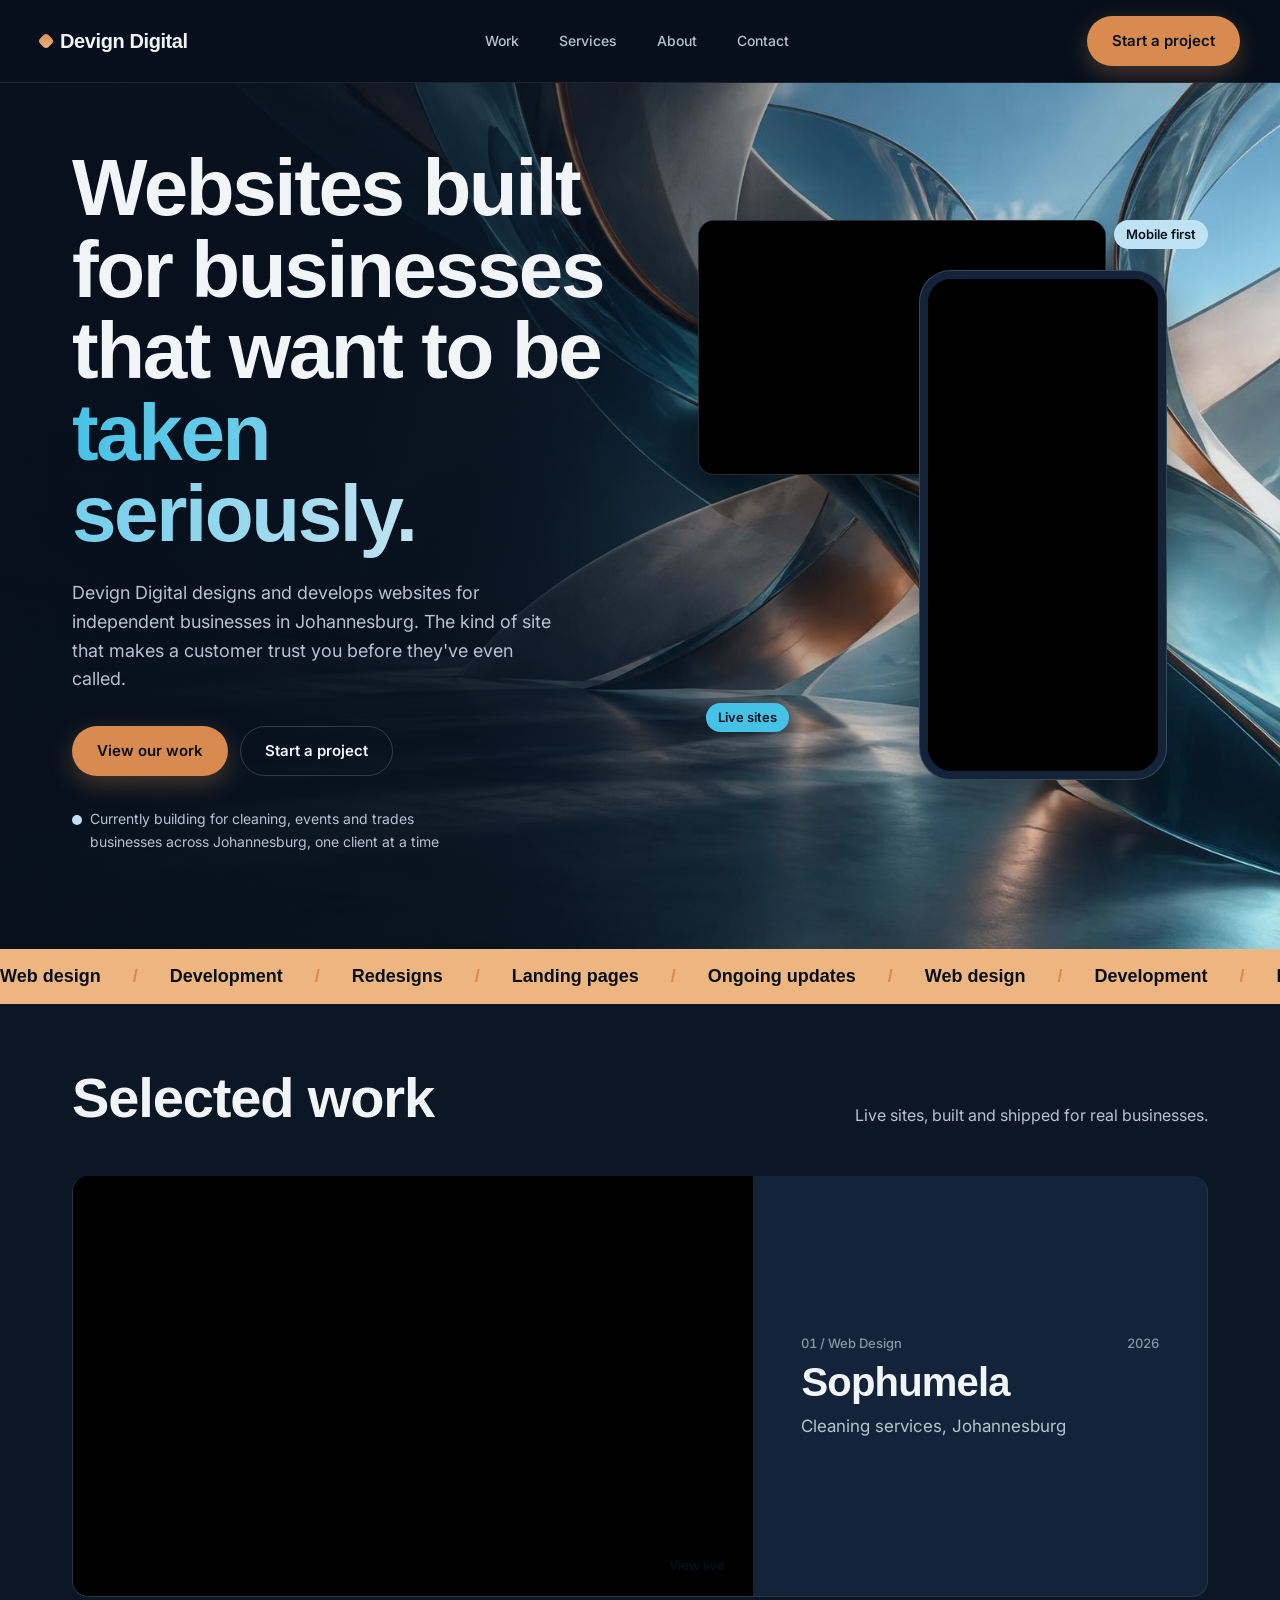
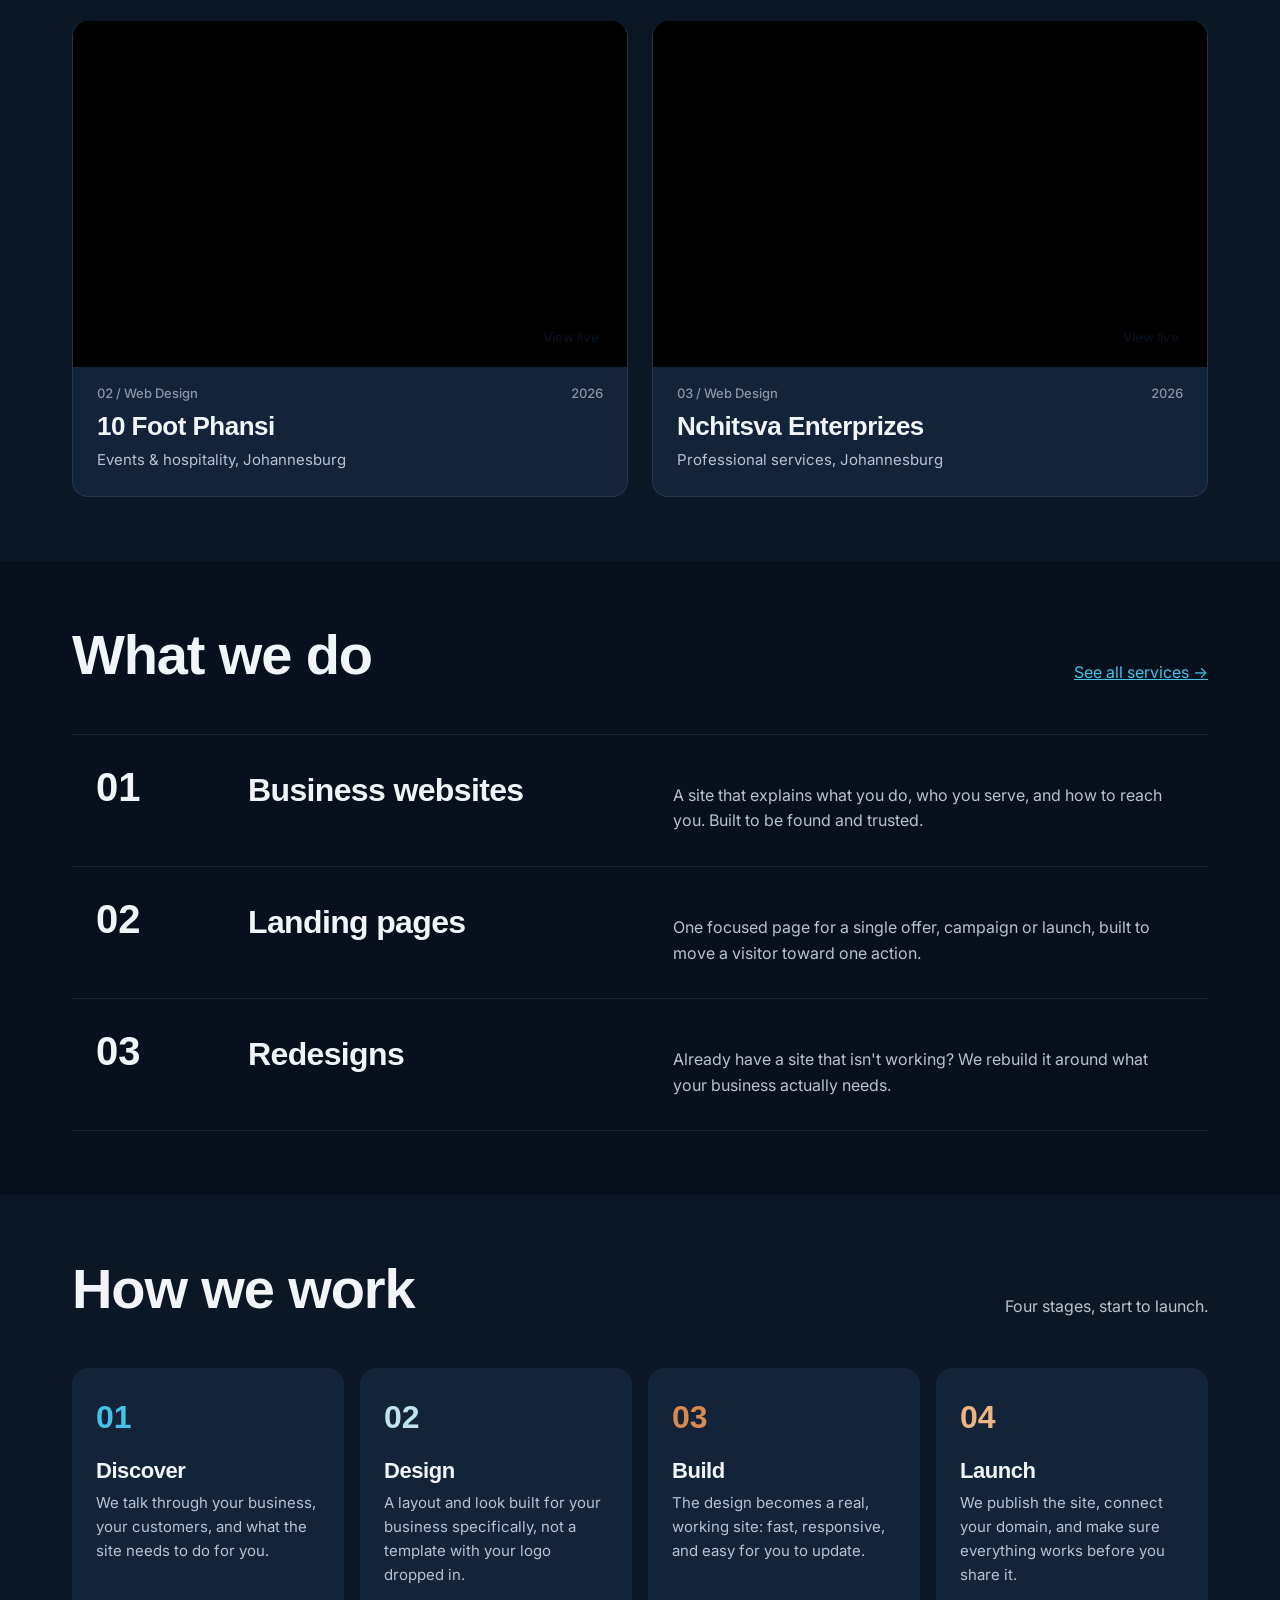
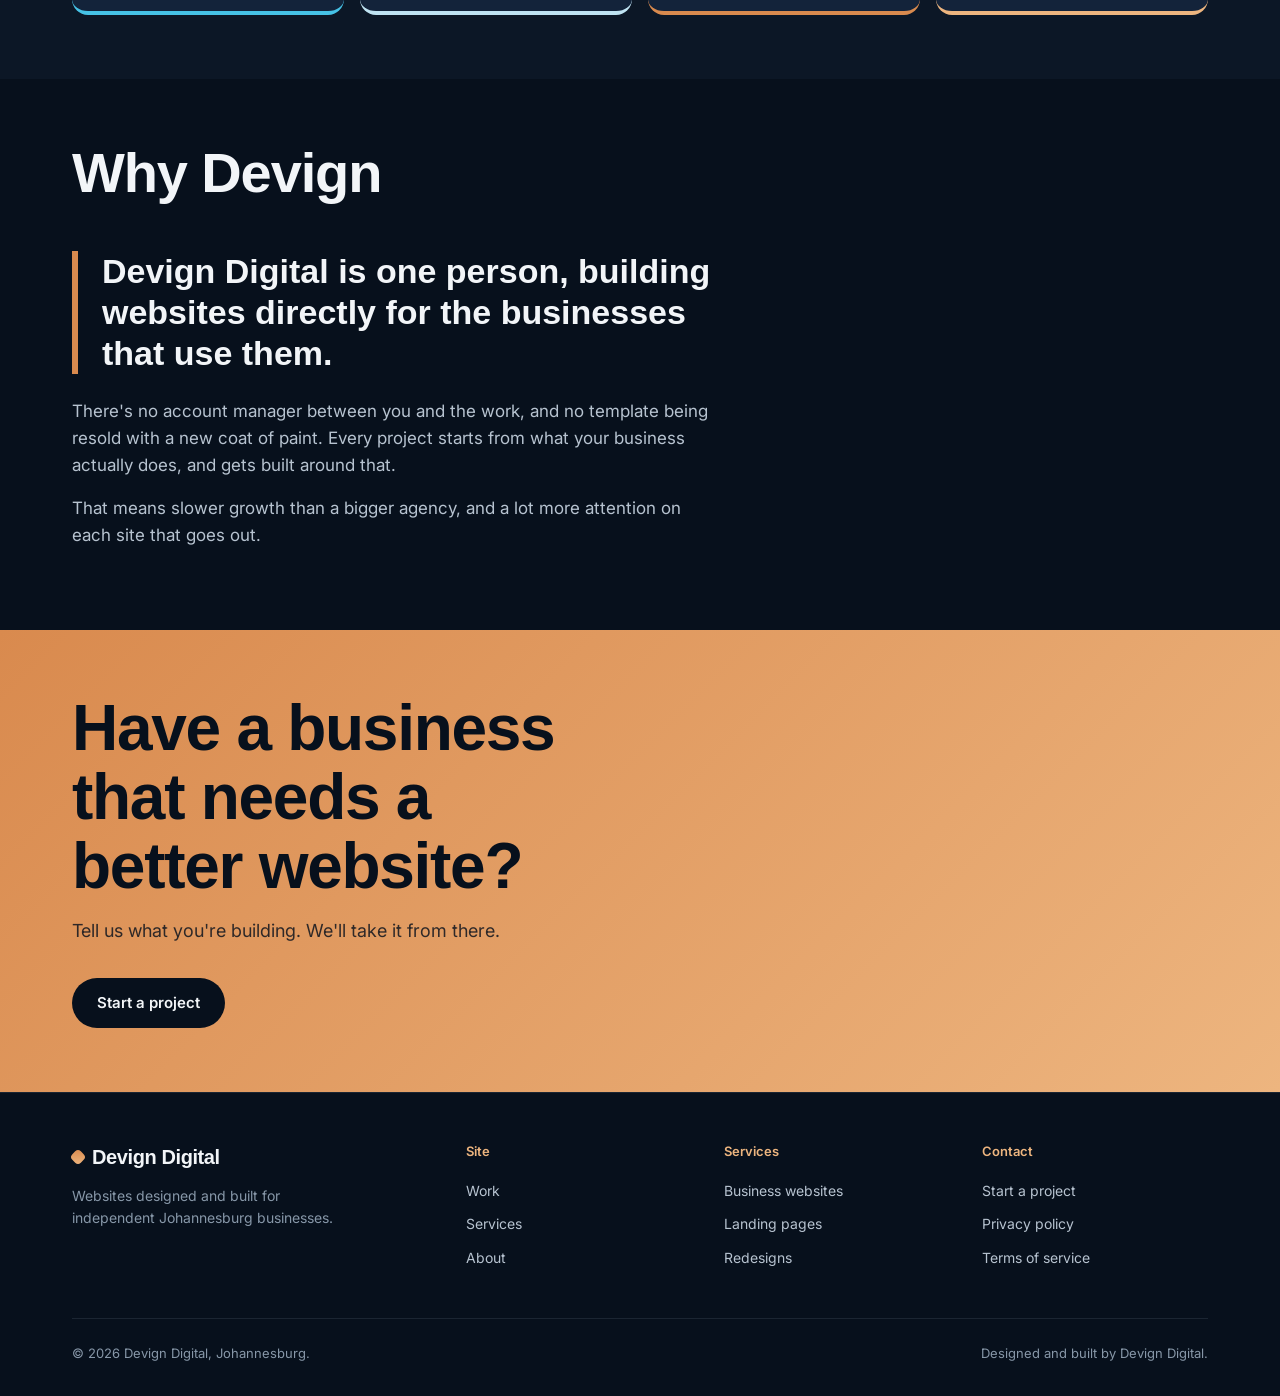
==== commit 46b48834: "Add files via upload" ====
--- a/index.html
+++ b/index.html
@@ -10,7 +10,7 @@
   <meta property="og:description" content="We design and build websites for independent businesses that need a stronger online presence." />
   <meta property="og:type" content="website" />
   <meta property="og:url" content="https://devigndigital.co.za/" />
-  <link rel="icon" href="data:image/svg+xml,%3Csvg xmlns='http://www.w3.org/2000/svg' viewBox='0 0 100 100'%3E%3Crect width='100' height='100' fill='%2315140F'/%3E%3Ctext x='50' y='68' font-size='60' fill='%23F3EEE3' text-anchor='middle' font-family='Georgia,serif'%3ED%3C/text%3E%3C/svg%3E" />
+  <link rel="icon" href="data:image/svg+xml,%3Csvg xmlns='http://www.w3.org/2000/svg' viewBox='0 0 100 100'%3E%3Crect width='100' height='100' fill='%230B1424'/%3E%3Ctext x='50' y='68' font-size='60' fill='%23F3EEE3' text-anchor='middle' font-family='Georgia,serif'%3ED%3C/text%3E%3C/svg%3E" />
   <link rel="preconnect" href="https://fonts.googleapis.com">
   <link rel="preconnect" href="https://fonts.gstatic.com" crossorigin>
   <link href="https://fonts.googleapis.com/css2?family=Space+Grotesk:wght@400;500;600;700&family=Inter:wght@400;500;600;700&display=swap" rel="stylesheet">
@@ -82,7 +82,7 @@
 
         <div class="case-grid">
 
-          <div class="case" style="--c:var(--yellow)">
+          <div class="case" style="--c:var(--gold)">
             <div class="case-media">
               <div class="case-frame-wrap shot">
                 <iframe src="https://keyayco.github.io/sophumela/" title="Sophumela site preview" loading="lazy" sandbox="allow-scripts allow-same-origin"></iframe>
@@ -96,7 +96,7 @@
             </div>
           </div>
 
-          <div class="case" style="--c:var(--orange)">
+          <div class="case" style="--c:var(--copper)">
             <div class="case-media">
               <div class="case-frame-wrap shot">
                 <iframe src="https://10footphansi.netlify.app" title="10 Foot Phansi site preview" loading="lazy" sandbox="allow-scripts allow-same-origin"></iframe>
@@ -110,7 +110,7 @@
             </div>
           </div>
 
-          <div class="case" style="--c:var(--cyan)">
+          <div class="case" style="--c:var(--blue);--cf:#fff;--ct:var(--blue-text)">
             <div class="case-media">
               <div class="case-frame-wrap shot">
                 <iframe src="https://keyayco.github.io/nchitsva-enterprizes/" title="Nchitsva Enterprizes site preview" loading="lazy" sandbox="allow-scripts allow-same-origin"></iframe>
@@ -133,17 +133,17 @@
           <h2>What we do</h2>
           <p><a href="services.html" style="text-decoration:underline;">See all services →</a></p>
         </div>
-        <div class="service-row" style="--c:var(--cyan)">
+        <div class="service-row" style="--c:var(--blue)">
           <span class="service-index">01</span>
           <h3>Business websites</h3>
           <p>A site that explains what you do, who you serve, and how to reach you. Built to be found and trusted.</p>
         </div>
-        <div class="service-row" style="--c:var(--lime)">
+        <div class="service-row" style="--c:var(--ice)">
           <span class="service-index">02</span>
           <h3>Landing pages</h3>
           <p>One focused page for a single offer, campaign or launch, built to move a visitor toward one action.</p>
         </div>
-        <div class="service-row" style="--c:var(--orange)">
+        <div class="service-row" style="--c:var(--copper)">
           <span class="service-index">03</span>
           <h3>Redesigns</h3>
           <p>Already have a site that isn't working? We rebuild it around what your business actually needs.</p>
--- a/css/style.css
+++ b/css/style.css
@@ -1,309 +1,235 @@
 /* ============================================================
    DEVIGN DIGITAL — style.css
-   Direction: direct, practical, a little warm.
-   World: Johannesburg shopfronts and job sheets.
-   Graphite ramp, one accent (cyan), richness lives in the hero preview.
-   Type: Space Grotesk (display) + Inter (body), weights 400-600.
-   Spacing on a 4px grid.
+   Vibrant digital studio: deep navy base, glass blue, copper and steel (from the hero artwork).
+   Design tokens first, then components. Mobile-first.
 ============================================================ */
 
 *, *::before, *::after { box-sizing: border-box; margin: 0; padding: 0; }
 
 :root {
-  --bg:         #0E0F10;
-  --surface:    #151617;
-  --raised:     #1C1D1F;
-  --text:       #ECECE8;
-  --text-2:     #A3A3A0;
-  --text-3:     #6F6F6D;
-  --line:       rgba(236, 236, 232, 0.08);
-  --line-strong:rgba(236, 236, 232, 0.16);
-  --accent:     #2BD9C9;
-  --accent-ink: #08201D;
-  --r-control: 8px;
-  --r-card: 12px;
-  --max: 1160px;
-  --font-display: 'Space Grotesk', -apple-system, sans-serif;
-  --font-body: 'Inter', -apple-system, sans-serif;
-  --ease: cubic-bezier(.2,.7,.2,1);
-}
-
-html { scroll-behavior: smooth; }
-body {
-  background: var(--bg);
-  color: var(--text);
-  font-family: var(--font-body);
-  font-size: 16px;
-  font-weight: 400;
-  line-height: 1.6;
-  -webkit-font-smoothing: antialiased;
-}
-
-@media (prefers-reduced-motion: reduce) {
-  html { scroll-behavior: auto; }
-  * { animation-duration: 0.001ms !important; animation-iteration-count: 1 !important; transition-duration: 0.001ms !important; }
-}
-
-img { max-width: 100%; display: block; }
-a { color: inherit; }
-:focus-visible { outline: 2px solid var(--accent); outline-offset: 2px; }
-
-.wrap { max-width: var(--max); margin: 0 auto; padding: 0 32px; }
-
-h1, h2, h3 { font-family: var(--font-display); font-weight: 500; letter-spacing: -0.015em; color: var(--text); }
+  /* colour */
+  --bg:#07101C; --surface:#0C1726; --raised:#13233A;
+  --text:#F2F5F8; --text-2:#B7C3D0; --text-3:#8797A8;
+  --line:rgba(200,225,245,.10); --line-strong:rgba(200,225,245,.20);
+  --cyan:#46C2E6; --orange:#D98A4E; --yellow:#EDB57F; --lime:#BFE3F2; /* glass blue, copper, warm copper, ice */
+  --ink:#07101C;
+  --grad-cool:linear-gradient(90deg,var(--cyan),var(--lime));
+  --grad-warm:linear-gradient(135deg,var(--orange),var(--yellow));
+  /* type */
+  --font-display:'Space Grotesk',-apple-system,sans-serif;
+  --font-body:'Inter',-apple-system,sans-serif;
+  /* space + shape */
+  --s1:4px; --s2:8px; --s3:12px; --s4:16px; --s5:24px; --s6:32px; --s7:48px; --s8:64px; --s9:96px;
+  --r-sm:8px; --r-md:16px; --r-lg:24px;
+  --shadow:0 24px 48px rgba(0,0,0,.45);
+  --max:1200px;
+  --ease:cubic-bezier(.2,.7,.2,1);
+}
+
+html { scroll-behavior:smooth; }
+body { background:var(--bg); color:var(--text); font-family:var(--font-body); font-size:16px; line-height:1.6; -webkit-font-smoothing:antialiased; overflow-x:hidden; }
+
+@media (prefers-reduced-motion:reduce) {
+  html { scroll-behavior:auto; }
+  *,*::before,*::after { animation-duration:.001ms !important; animation-iteration-count:1 !important; transition-duration:.001ms !important; }
+  .reveal { opacity:1 !important; transform:none !important; }
+}
+
+a { color:inherit; }
+:focus-visible { outline:2px solid var(--cyan); outline-offset:3px; border-radius:4px; }
+.wrap { max-width:var(--max); margin:0 auto; padding:0 var(--s5); }
+@media (min-width:700px){ .wrap{ padding:0 var(--s6);} }
+
+h1,h2,h3 { font-family:var(--font-display); font-weight:700; letter-spacing:-.02em; line-height:1.08; color:var(--text); }
+.grad { background:var(--grad-cool); -webkit-background-clip:text; background-clip:text; color:transparent; }
 
 /* ============ NAV ============ */
-.site-header {
-  position: sticky;
-  top: 0;
-  z-index: 100;
-  background: var(--bg);
-  border-bottom: 1px solid var(--line);
-}
-.nav { display: flex; align-items: center; justify-content: space-between; padding: 16px 0; }
-
-.wordmark {
-  font-family: var(--font-display);
-  font-size: 20px;
-  font-weight: 600;
-  text-decoration: none;
-  color: var(--text);
-  letter-spacing: -0.01em;
-}
-
-.nav-links { display: flex; align-items: center; gap: 32px; list-style: none; }
-.nav-links a {
-  text-decoration: none;
-  font-size: 14px;
-  font-weight: 500;
-  color: var(--text-2);
-  padding: 4px 0;
-  border-bottom: 1px solid transparent;
-  transition: color 0.2s var(--ease), border-color 0.2s var(--ease);
-}
-.nav-links a:hover { color: var(--text); }
-.nav-links a[aria-current="page"] { color: var(--text); border-bottom-color: var(--line-strong); }
-
-.btn {
-  display: inline-block;
-  font-family: var(--font-body);
-  font-size: 14px;
-  font-weight: 500;
-  text-decoration: none;
-  padding: 12px 20px;
-  border-radius: var(--r-control);
-  border: 1px solid transparent;
-  cursor: pointer;
-  transition: background-color 0.2s var(--ease), border-color 0.2s var(--ease), color 0.2s var(--ease), transform 0.2s var(--ease);
-}
-.btn:active { transform: scale(0.98); }
-.btn-solid { background: var(--text); color: var(--bg); }
-.btn-solid:hover { background: #FFFFFF; }
-.btn-outline { border-color: var(--line-strong); background: transparent; color: var(--text); }
-.btn-outline:hover { background: var(--raised); }
-
-.nav-cta { display: none; }
-@media (min-width: 900px) { .nav-cta { display: inline-block; } }
-
-.menu-toggle { display: flex; background: none; border: none; cursor: pointer; flex-direction: column; gap: 4px; padding: 8px; }
-.menu-toggle span { width: 20px; height: 1.5px; background: var(--text); display: block; }
-@media (min-width: 900px) { .menu-toggle { display: none; } }
-@media (max-width: 899px) { .nav-links { display: none; } }
-
-.mobile-panel { display: none; flex-direction: column; border-top: 1px solid var(--line); padding: 20px 32px 24px; gap: 16px; background: var(--bg); }
-.mobile-panel.open { display: flex; }
-.mobile-panel a { text-decoration: none; font-size: 16px; color: var(--text); font-weight: 500; }
+.site-header { position:sticky; top:0; z-index:100; background:rgba(7,16,28,.9); border-bottom:1px solid var(--line); }
+.nav { display:flex; align-items:center; justify-content:space-between; padding:var(--s4) 0; }
+.wordmark { font-family:var(--font-display); font-size:20px; font-weight:700; text-decoration:none; color:var(--text); letter-spacing:-.02em; display:inline-flex; align-items:center; gap:var(--s2); }
+.wordmark::before { content:''; width:12px; height:12px; border-radius:4px; background:var(--grad-warm); transform:rotate(45deg); }
+.nav-links { display:flex; align-items:center; gap:var(--s2); list-style:none; }
+.nav-links a { display:block; text-decoration:none; font-size:14px; font-weight:500; color:var(--text-2); padding:var(--s2) var(--s4); border-radius:999px; transition:color .2s var(--ease), background-color .2s var(--ease); }
+.nav-links a:hover { color:var(--text); background:var(--raised); }
+.nav-links a[aria-current="page"] { color:var(--ink); background:var(--cyan); }
+
+.btn { display:inline-block; font-family:var(--font-body); font-size:15px; font-weight:600; text-decoration:none; padding:var(--s3) var(--s5); border-radius:999px; border:1.5px solid transparent; cursor:pointer; transition:transform .2s var(--ease), background-color .2s var(--ease), color .2s var(--ease), border-color .2s var(--ease), box-shadow .2s var(--ease); }
+.btn:active { transform:scale(.97); }
+.btn-solid { background:var(--orange); color:var(--ink); box-shadow:0 8px 24px rgba(217,138,78,.3); }
+.btn-solid:hover { background:var(--yellow); transform:translateY(-2px); box-shadow:0 12px 28px rgba(237,181,127,.35); }
+.btn-outline { border-color:var(--line-strong); color:var(--text); background:transparent; }
+.btn-outline:hover { border-color:var(--cyan); color:var(--cyan); }
+.nav-cta { display:none; }
+@media (min-width:900px){ .nav-cta{display:inline-block;} }
+
+.menu-toggle { display:flex; flex-direction:column; gap:5px; background:var(--raised); border:1px solid var(--line-strong); border-radius:12px; cursor:pointer; padding:12px; }
+.menu-toggle span { width:20px; height:2px; border-radius:2px; background:var(--text); display:block; }
+@media (min-width:900px){ .menu-toggle{display:none;} }
+@media (max-width:899px){ .nav-links{display:none;} }
+.mobile-panel { display:none; flex-direction:column; gap:var(--s2); padding:var(--s4) var(--s5) var(--s5); border-top:1px solid var(--line); background:var(--bg); }
+.mobile-panel.open { display:flex; }
+.mobile-panel a { text-decoration:none; font-family:var(--font-display); font-size:24px; font-weight:700; padding:var(--s2) 0; color:var(--text); }
+.mobile-panel a:hover { color:var(--cyan); }
 
 /* ============ HERO ============ */
-.hero { padding: 80px 0; border-bottom: 1px solid var(--line); }
-.hero-grid { display: grid; grid-template-columns: 1.2fr 1fr; gap: 64px; align-items: center; }
-
-.hero h1 {
-  font-size: clamp(36px, 4.6vw, 56px);
-  line-height: 1.08;
-  max-width: 16ch;
-  opacity: 0;
-  transform: translateY(12px);
-  animation: rise 0.6s var(--ease) 0.05s forwards;
-}
-.hero-sub {
-  font-size: 18px;
-  color: var(--text-2);
-  max-width: 44ch;
-  margin: 24px 0 32px;
-  opacity: 0;
-  transform: translateY(12px);
-  animation: rise 0.6s var(--ease) 0.15s forwards;
-}
-@keyframes rise { to { opacity: 1; transform: translateY(0); } }
-
-.hero-actions { display: flex; gap: 12px; flex-wrap: wrap; }
-
-/* hero moment: a real client site in a phone frame */
-.hero-visual { display: flex; flex-direction: column; align-items: center; gap: 20px; }
-.device {
-  width: 264px;
-  aspect-ratio: 9 / 18.5;
-  padding: 8px;
-  border-radius: 32px;
-  background: var(--raised);
-  border: 1px solid var(--line-strong);
-  box-shadow: 0 24px 48px rgba(0, 0, 0, 0.4);
-}
-.device iframe { width: 100%; height: 100%; border: none; border-radius: 24px; background: #000; display: block; }
-
-.hero-status { display: flex; align-items: flex-start; gap: 8px; font-size: 13px; color: var(--text-2); max-width: 36ch; }
-.hero-status .dot { flex: none; width: 8px; height: 8px; margin-top: 7px; border-radius: 50%; background: var(--accent); }
-
-@media (max-width: 850px) {
-  .hero { padding: 56px 0; }
-  .hero-grid { grid-template-columns: 1fr; gap: 40px; }
-  .hero-visual { align-items: flex-start; }
-  .device { width: 240px; }
-}
+.hero { padding:var(--s7) 0 var(--s8); position:relative; overflow:hidden; isolation:isolate;
+  background:
+    linear-gradient(180deg, rgba(7,16,28,.78) 0%, rgba(7,16,28,.55) 45%, rgba(7,16,28,.9) 100%),
+    url("../assets/hero-sm.jpg") 70% center / cover no-repeat;
+  background-color:#07101C; }
+@media (min-width:960px){
+  .hero { background:
+    linear-gradient(90deg, rgba(7,16,28,.94) 0%, rgba(7,16,28,.72) 38%, rgba(7,16,28,.1) 75%),
+    url("../assets/hero.jpg") center / cover no-repeat;
+    background-color:#07101C; }
+}
+.hero-grid { display:grid; gap:var(--s7); align-items:center; }
+.hero h1 { font-size:clamp(40px,9vw,80px); line-height:1.02; letter-spacing:-.03em; max-width:12ch; opacity:0; transform:translateY(16px); animation:rise .7s var(--ease) .05s forwards; }
+.hero-sub { font-size:18px; color:var(--text-2); max-width:44ch; margin:var(--s5) 0 var(--s6); opacity:0; transform:translateY(16px); animation:rise .7s var(--ease) .18s forwards; }
+.hero-actions { display:flex; gap:var(--s3); flex-wrap:wrap; opacity:0; animation:rise .7s var(--ease) .3s forwards; transform:translateY(16px); }
+@keyframes rise { to{opacity:1; transform:translateY(0);} }
+.hero-status { display:flex; gap:var(--s2); align-items:flex-start; font-size:14px; color:var(--text-2); max-width:42ch; margin-top:var(--s6); }
+.hero-status .dot { flex:none; width:10px; height:10px; margin-top:7px; border-radius:50%; background:var(--lime); }
+
+/* layered showcase */
+.hero-stage { position:relative; min-height:440px; }
+.stage-block { display:none; position:absolute; right:0; top:var(--s5); width:72%; height:84%; background:var(--grad-warm); border-radius:var(--r-lg); }
+.stage-browser { position:absolute; left:0; top:0; width:80%; aspect-ratio:16/10; border-radius:var(--r-md); background:#000; border:1px solid var(--line-strong); box-shadow:var(--shadow); display:none; overflow:hidden; }
+.device { position:absolute; left:50%; bottom:0; width:224px; aspect-ratio:9/18.5; padding:var(--s2); border-radius:32px; background:var(--raised); border:1px solid var(--line-strong); box-shadow:var(--shadow); transform:translateX(-50%); }
+.device .shot { width:100%; height:100%; border-radius:24px; background:#000; }
+.stage-chip { position:absolute; z-index:2; font-size:13px; font-weight:600; color:var(--ink); background:var(--lime); border-radius:999px; padding:var(--s1) var(--s3); }
+.stage-chip.c1 { left:var(--s2); bottom:var(--s7); background:var(--cyan); }
+.stage-chip.c2 { right:0; top:0; }
+@media (min-width:640px){
+  .stage-browser{display:block;}
+  .device{left:auto; right:8%; transform:none;}
+  .hero-stage{min-height:480px;}
+}
+@media (min-width:960px){
+  .hero{padding:var(--s8) 0 var(--s9);}
+  .hero-grid{grid-template-columns:1.1fr 1fr; gap:var(--s8);}
+  .hero-stage{min-height:560px;}
+  .device{width:248px;}
+}
+
+/* ticker */
+.ticker { border-top:1px solid var(--line); border-bottom:1px solid var(--line); background:var(--yellow); color:var(--ink); overflow:hidden; white-space:nowrap; }
+.ticker-track { display:inline-flex; gap:var(--s6); padding:var(--s3) 0; animation:ticker 32s linear infinite; font-family:var(--font-display); font-weight:700; font-size:18px; }
+.ticker-track span:nth-child(even){ color:var(--orange); }
+@keyframes ticker { to{transform:translateX(-50%);} }
 
 /* ============ SECTIONS ============ */
-.section { padding: 80px 0; }
-.section-border-top { border-top: 1px solid var(--line); }
-.section:nth-of-type(even) { background: var(--surface); }
-
-.section-head { display: flex; justify-content: space-between; align-items: flex-end; gap: 24px; margin-bottom: 48px; flex-wrap: wrap; }
-.section-head h2 { font-size: clamp(28px, 3.2vw, 36px); max-width: 20ch; }
-.section-head p { color: var(--text-3); max-width: 40ch; font-size: 14px; }
-
-/* ============ CASE STUDY CARDS ============ */
-.case-grid { display: grid; grid-template-columns: repeat(auto-fit, minmax(296px, 1fr)); gap: 24px; }
-
-.case {
-  border: 1px solid var(--line);
-  border-radius: var(--r-card);
-  overflow: hidden;
-  background: var(--surface);
-  transition: border-color 0.2s var(--ease);
-}
-.case:hover { border-color: var(--line-strong); }
-
-.case-media { position: relative; aspect-ratio: 4 / 3; background: #000; border-bottom: 1px solid var(--line); }
-.case-frame-wrap { position: relative; width: 100%; height: 100%; }
-.case-frame-wrap iframe { position: absolute; inset: 0; width: 100%; height: 100%; border: none; }
-
-.case-view {
-  position: absolute;
-  z-index: 2;
-  right: 12px;
-  bottom: 12px;
-  font-size: 12px;
-  font-weight: 500;
-  text-decoration: none;
-  color: var(--text);
-  background: var(--raised);
-  border: 1px solid var(--line-strong);
-  padding: 4px 12px;
-  border-radius: var(--r-control);
-  opacity: 0;
-  transition: opacity 0.2s var(--ease), background-color 0.2s var(--ease);
-}
-.case:hover .case-view, .case-view:focus-visible { opacity: 1; }
-.case-view:hover { background: var(--surface); }
-
-.case-meta-row {
-  display: flex;
-  justify-content: space-between;
-  padding: 16px 16px 0;
-  font-size: 12px;
-  color: var(--text-3);
-  font-variant-numeric: tabular-nums;
-}
-.case-body { padding: 8px 16px 20px; }
-.case-body h3 { font-size: 20px; margin-bottom: 4px; }
-.case-body h3 a { text-decoration: none; color: inherit; }
-.case-body h3 a:hover { color: var(--accent); }
-.case-body p { color: var(--text-2); font-size: 14px; }
+.section { padding:var(--s8) 0; }
+.section:nth-of-type(even) { background:var(--surface); }
+.section-head { display:flex; justify-content:space-between; align-items:flex-end; gap:var(--s5); margin-bottom:var(--s7); flex-wrap:wrap; }
+.section-head h2 { font-size:clamp(32px,5.5vw,56px); max-width:14ch; }
+.section-head p { color:var(--text-2); max-width:36ch; }
+.section-head p a { color:var(--cyan); }
+
+/* ============ SCALED LIVE PREVIEWS ============ */
+.shot { position:relative; overflow:hidden; }
+.shot iframe { position:absolute; top:0; left:0; width:1280px; height:800px; border:none; transform-origin:0 0; pointer-events:none; background:#000; }
+
+/* ============ PROJECT CARDS ============ */
+.case-grid { display:grid; gap:var(--s5); }
+.case { --c:var(--cyan); position:relative; display:flex; flex-direction:column; background:var(--raised); border:1px solid var(--line); border-top:4px solid var(--c); border-radius:var(--r-md); overflow:hidden; transition:transform .25s var(--ease), box-shadow .25s var(--ease), border-color .25s var(--ease); }
+.case:hover { transform:translateY(-4px); border-color:var(--c); box-shadow:0 20px 40px rgba(0,0,0,.4); }
+.case-media { position:relative; aspect-ratio:4/5; background:#000; }
+.case-media .shot { position:absolute; inset:0; }
+.case-view { position:absolute; z-index:3; right:var(--s3); bottom:var(--s3); font-size:13px; font-weight:600; text-decoration:none; color:var(--ink); background:var(--c); padding:var(--s2) var(--s4); border-radius:999px; transition:transform .2s var(--ease); }
+.case:hover .case-view { transform:translateY(-2px); }
+.case-meta-row { display:flex; justify-content:space-between; padding:var(--s4) var(--s5) 0; font-size:13px; font-weight:500; color:var(--text-3); font-variant-numeric:tabular-nums; }
+.case-meta-row span:first-child { color:var(--c); }
+.case-body { padding:var(--s2) var(--s5) var(--s5); }
+.case-body h3 { font-size:26px; margin-bottom:var(--s2); }
+.case-body h3 a { text-decoration:none; color:inherit; }
+.case-body h3 a::after { content:''; position:absolute; inset:0; z-index:2; }
+.case-body p { color:var(--text-2); font-size:15px; }
+@media (min-width:700px){
+  .case-grid{grid-template-columns:repeat(2,1fr);}
+  .case-media{aspect-ratio:16/10;}
+}
+@media (min-width:1000px){
+  .case:first-child{ grid-column:1 / -1; display:grid; grid-template-columns:1.5fr 1fr; grid-template-rows:1fr auto auto 1fr; }
+  .case:first-child .case-media{ grid-row:1 / 5; aspect-ratio:auto; min-height:420px; }
+  .case:first-child .case-meta-row{ grid-column:2; grid-row:2; padding:0 var(--s7); align-self:end; }
+  .case:first-child .case-body{ grid-column:2; grid-row:3; padding:var(--s2) var(--s7) 0; }
+  .case:first-child .case-body h3{ font-size:40px; }
+  .case:first-child .case-body p{ font-size:17px; }
+}
 
 /* ============ SERVICES ============ */
-.service-row { display: grid; grid-template-columns: 64px 1.1fr 1.4fr; gap: 32px; padding: 24px 0; border-top: 1px solid var(--line); align-items: baseline; }
-.service-row:last-child { border-bottom: 1px solid var(--line); }
-.service-index { font-size: 13px; color: var(--text-3); font-variant-numeric: tabular-nums; }
-.service-row h3 { font-size: 20px; }
-.service-row p { color: var(--text-2); max-width: 52ch; font-size: 14px; }
-@media (max-width: 720px) {
-  .service-row { grid-template-columns: 1fr; gap: 4px; }
-  .service-index { order: -1; }
-}
-
-/* ============ PROCESS: one connected strip ============ */
-.process-grid { display: grid; grid-template-columns: repeat(4, 1fr); border: 1px solid var(--line); border-radius: var(--r-card); overflow: hidden; background: var(--surface); }
-.process-step { padding: 24px; border-left: 1px solid var(--line); }
-.process-step:first-child { border-left: none; }
-.process-step .step-num { font-size: 13px; color: var(--accent); font-variant-numeric: tabular-nums; display: block; margin-bottom: 16px; }
-.process-step h3 { font-size: 18px; margin-bottom: 8px; }
-.process-step p { color: var(--text-2); font-size: 14px; }
-@media (max-width: 820px) {
-  .process-grid { grid-template-columns: repeat(2, 1fr); }
-  .process-step:nth-child(3) { border-left: none; }
-  .process-step:nth-child(n+3) { border-top: 1px solid var(--line); }
-}
-@media (max-width: 480px) {
-  .process-grid { grid-template-columns: 1fr; }
-  .process-step { border-left: none; }
-  .process-step:nth-child(n+2) { border-top: 1px solid var(--line); }
-}
-
-/* ============ PROSE ============ */
-.prose { max-width: 62ch; }
-.prose p { margin-bottom: 16px; color: var(--text-2); }
-.prose p:first-child { font-family: var(--font-display); font-size: 22px; font-weight: 500; color: var(--text); }
-.prose a { color: var(--accent); }
+.service-row { --c:var(--cyan); display:grid; gap:var(--s2); padding:var(--s5) var(--s4); border-top:1px solid var(--line); align-items:baseline; transition:background-color .25s var(--ease); }
+.service-row:last-child { border-bottom:1px solid var(--line); }
+.service-row:hover { background:var(--raised); }
+.service-index { font-family:var(--font-display); font-weight:700; font-size:40px; line-height:1; color:var(--c); font-variant-numeric:tabular-nums; }
+.service-row h3 { font-size:clamp(24px,3.2vw,32px); }
+.service-row p { color:var(--text-2); max-width:52ch; }
+@media (min-width:760px){ .service-row{ grid-template-columns:120px 1fr 1.3fr; gap:var(--s6); padding:var(--s6) var(--s5);} }
+
+/* ============ PROCESS ============ */
+.process-grid { display:grid; gap:var(--s4); }
+.process-step { --c:var(--cyan); background:var(--raised); border-radius:var(--r-md); padding:var(--s5); border-bottom:4px solid var(--c); }
+.process-step:nth-child(2){--c:var(--lime);} .process-step:nth-child(3){--c:var(--orange);} .process-step:nth-child(4){--c:var(--yellow);}
+.process-step .step-num { font-family:var(--font-display); font-weight:700; font-size:32px; color:var(--c); display:block; margin-bottom:var(--s4); }
+.process-step h3 { font-size:22px; margin-bottom:var(--s2); }
+.process-step p { color:var(--text-2); font-size:15px; }
+@media (min-width:600px){ .process-grid{grid-template-columns:repeat(2,1fr);} }
+@media (min-width:1000px){ .process-grid{grid-template-columns:repeat(4,1fr);} }
+
+/* ============ ABOUT / PROSE ============ */
+.prose { max-width:64ch; }
+.prose p { margin-bottom:var(--s4); color:var(--text-2); font-size:17px; }
+.prose p:first-child { font-family:var(--font-display); font-size:clamp(24px,3.4vw,34px); font-weight:700; line-height:1.2; color:var(--text); padding-left:var(--s5); border-left:6px solid var(--orange); margin-bottom:var(--s5); }
+.prose a { color:var(--cyan); }
 
 /* ============ CTA ============ */
-.cta-band { background: var(--surface); padding: 80px 0; border-top: 1px solid var(--line); }
-.cta-band h2 { font-size: clamp(28px, 4vw, 44px); max-width: 18ch; margin-bottom: 16px; }
-.cta-band p { color: var(--text-2); max-width: 44ch; margin-bottom: 32px; }
+.cta-band { background:var(--grad-warm); color:var(--ink); padding:var(--s8) 0; }
+.cta-band h2 { color:var(--ink); font-size:clamp(34px,6vw,64px); max-width:14ch; margin-bottom:var(--s4); }
+.cta-band p { color:rgba(7,16,28,.82); font-size:18px; max-width:40ch; margin-bottom:var(--s6); }
+.cta-band .btn-solid { background:var(--ink); color:var(--text); box-shadow:none; }
+.cta-band .btn-solid:hover { background:var(--bg); color:var(--lime); }
 
 /* ============ FOOTER ============ */
-.site-footer { border-top: 1px solid var(--line); padding: 48px 0 32px; background: var(--bg); }
-.footer-grid { display: grid; grid-template-columns: 1.4fr 1fr 1fr 1fr; gap: 32px; margin-bottom: 40px; }
-.footer-brand .wordmark { display: block; margin-bottom: 12px; }
-.footer-brand p { color: var(--text-3); font-size: 14px; max-width: 32ch; }
-.footer-col h4 { font-size: 13px; font-weight: 500; margin-bottom: 16px; color: var(--text-3); }
-.footer-col ul { list-style: none; display: flex; flex-direction: column; gap: 8px; }
-.footer-col a { text-decoration: none; font-size: 14px; color: var(--text-2); transition: color 0.2s var(--ease); }
-.footer-col a:hover { color: var(--text); }
-.footer-bottom { border-top: 1px solid var(--line); padding-top: 24px; display: flex; justify-content: space-between; flex-wrap: wrap; gap: 12px; font-size: 13px; color: var(--text-3); }
-@media (max-width: 720px) { .footer-grid { grid-template-columns: 1fr 1fr; } }
-@media (max-width: 480px) { .footer-grid { grid-template-columns: 1fr; } }
+.site-footer { border-top:1px solid var(--line); padding:var(--s7) 0 var(--s6); background:var(--bg); }
+.footer-grid { display:grid; gap:var(--s6); grid-template-columns:1fr 1fr; margin-bottom:var(--s7); }
+.footer-brand { grid-column:1 / -1; }
+.footer-brand .wordmark { margin-bottom:var(--s3); }
+.footer-brand p { color:var(--text-3); font-size:14px; max-width:32ch; }
+.footer-col h4 { font-size:13px; font-weight:600; margin-bottom:var(--s4); color:var(--yellow); }
+.footer-col ul { list-style:none; display:flex; flex-direction:column; gap:var(--s2); }
+.footer-col a { text-decoration:none; font-size:14px; color:var(--text-2); transition:color .2s var(--ease); }
+.footer-col a:hover { color:var(--cyan); }
+.footer-bottom { border-top:1px solid var(--line); padding-top:var(--s5); display:flex; justify-content:space-between; flex-wrap:wrap; gap:var(--s3); font-size:13px; color:var(--text-3); }
+@media (min-width:760px){ .footer-grid{grid-template-columns:1.6fr 1fr 1fr 1fr;} .footer-brand{grid-column:auto;} }
 
 /* ============ PAGE HEADER ============ */
-.page-header { padding: 64px 0 40px; border-bottom: 1px solid var(--line); }
-.page-header h1 { font-size: clamp(32px, 4.6vw, 48px); max-width: 18ch; }
-.page-header p { color: var(--text-2); margin-top: 16px; max-width: 50ch; }
-
-/* ============ CONTACT FORM ============ */
-.contact-grid { display: grid; grid-template-columns: 1fr 1fr; gap: 64px; }
-.field { margin-bottom: 20px; }
-.field label { display: block; font-size: 13px; font-weight: 500; color: var(--text-2); margin-bottom: 8px; }
-.field input, .field select, .field textarea {
-  width: 100%;
-  padding: 12px 16px;
-  border: 1px solid var(--line-strong);
-  background: var(--surface);
-  border-radius: var(--r-control);
-  font-family: var(--font-body);
-  font-size: 15px;
-  color: var(--text);
-}
-.field input:focus, .field select:focus, .field textarea:focus { outline: 2px solid var(--accent); outline-offset: 1px; }
-.field textarea { resize: vertical; min-height: 132px; }
-.form-note { font-size: 13px; color: var(--text-3); margin-top: 16px; }
-.contact-info h3 { font-size: 18px; margin-bottom: 8px; }
-.contact-info p { color: var(--text-2); font-size: 15px; margin-bottom: 24px; }
-.contact-info a.direct { font-weight: 500; text-decoration: none; color: var(--accent); }
-@media (max-width: 820px) { .contact-grid { grid-template-columns: 1fr; gap: 40px; } }
+.page-header { padding:var(--s8) 0 var(--s6); border-bottom:1px solid var(--line); }
+.page-header h1 { font-size:clamp(40px,8vw,72px); max-width:14ch; background:var(--grad-cool); -webkit-background-clip:text; background-clip:text; color:transparent; }
+.page-header p { color:var(--text-2); margin-top:var(--s4); max-width:50ch; font-size:18px; }
+
+/* ============ CONTACT ============ */
+.contact-grid { display:grid; gap:var(--s7); }
+.field { margin-bottom:var(--s5); }
+.field label { display:block; font-size:14px; font-weight:600; color:var(--text); margin-bottom:var(--s2); }
+.field input,.field select,.field textarea { width:100%; padding:var(--s3) var(--s4); border:1.5px solid var(--line-strong); background:var(--surface); border-radius:var(--r-sm); font-family:var(--font-body); font-size:16px; color:var(--text); transition:border-color .2s var(--ease); }
+.field input:focus,.field select:focus,.field textarea:focus { outline:none; border-color:var(--cyan); box-shadow:0 0 0 3px rgba(70,194,230,.22); }
+.field textarea { resize:vertical; min-height:140px; }
+.form-note { font-size:13px; color:var(--text-3); margin-top:var(--s4); }
+.contact-info { background:var(--raised); border-radius:var(--r-md); padding:var(--s6); border-top:4px solid var(--orange); align-self:start; }
+.contact-info h3 { font-size:24px; margin-bottom:var(--s2); }
+.contact-info p { color:var(--text-2); margin-bottom:var(--s4); }
+.contact-info a.direct { font-weight:600; color:var(--cyan); overflow-wrap:anywhere; }
+@media (min-width:820px){ .contact-grid{grid-template-columns:1.2fr 1fr; gap:var(--s8);} }
 
 /* ============ LEGAL ============ */
-.legal-body { max-width: 68ch; padding: 48px 0 96px; }
-.legal-body h2 { font-size: 20px; margin: 32px 0 12px; }
-.legal-body p, .legal-body li { color: var(--text-2); font-size: 15px; margin-bottom: 16px; }
-.legal-body ul { padding-left: 20px; }
-.legal-body p.updated { color: var(--text-3); font-size: 13px; margin-bottom: 32px; }
-.legal-body a { color: var(--accent); }
+.legal-body { max-width:68ch; padding:var(--s7) var(--s5) var(--s9); }
+.legal-body h2 { font-size:22px; margin:var(--s6) 0 var(--s3); }
+.legal-body p,.legal-body li { color:var(--text-2); font-size:16px; margin-bottom:var(--s4); }
+.legal-body ul { padding-left:var(--s5); }
+.legal-body p.updated { color:var(--text-3); font-size:13px; }
+.legal-body a { color:var(--cyan); }
+
+/* ============ REVEAL ============ */
+.reveal { opacity:0; transform:translateY(20px); transition:opacity .6s var(--ease), transform .6s var(--ease); }
+.reveal.visible { opacity:1; transform:none; }
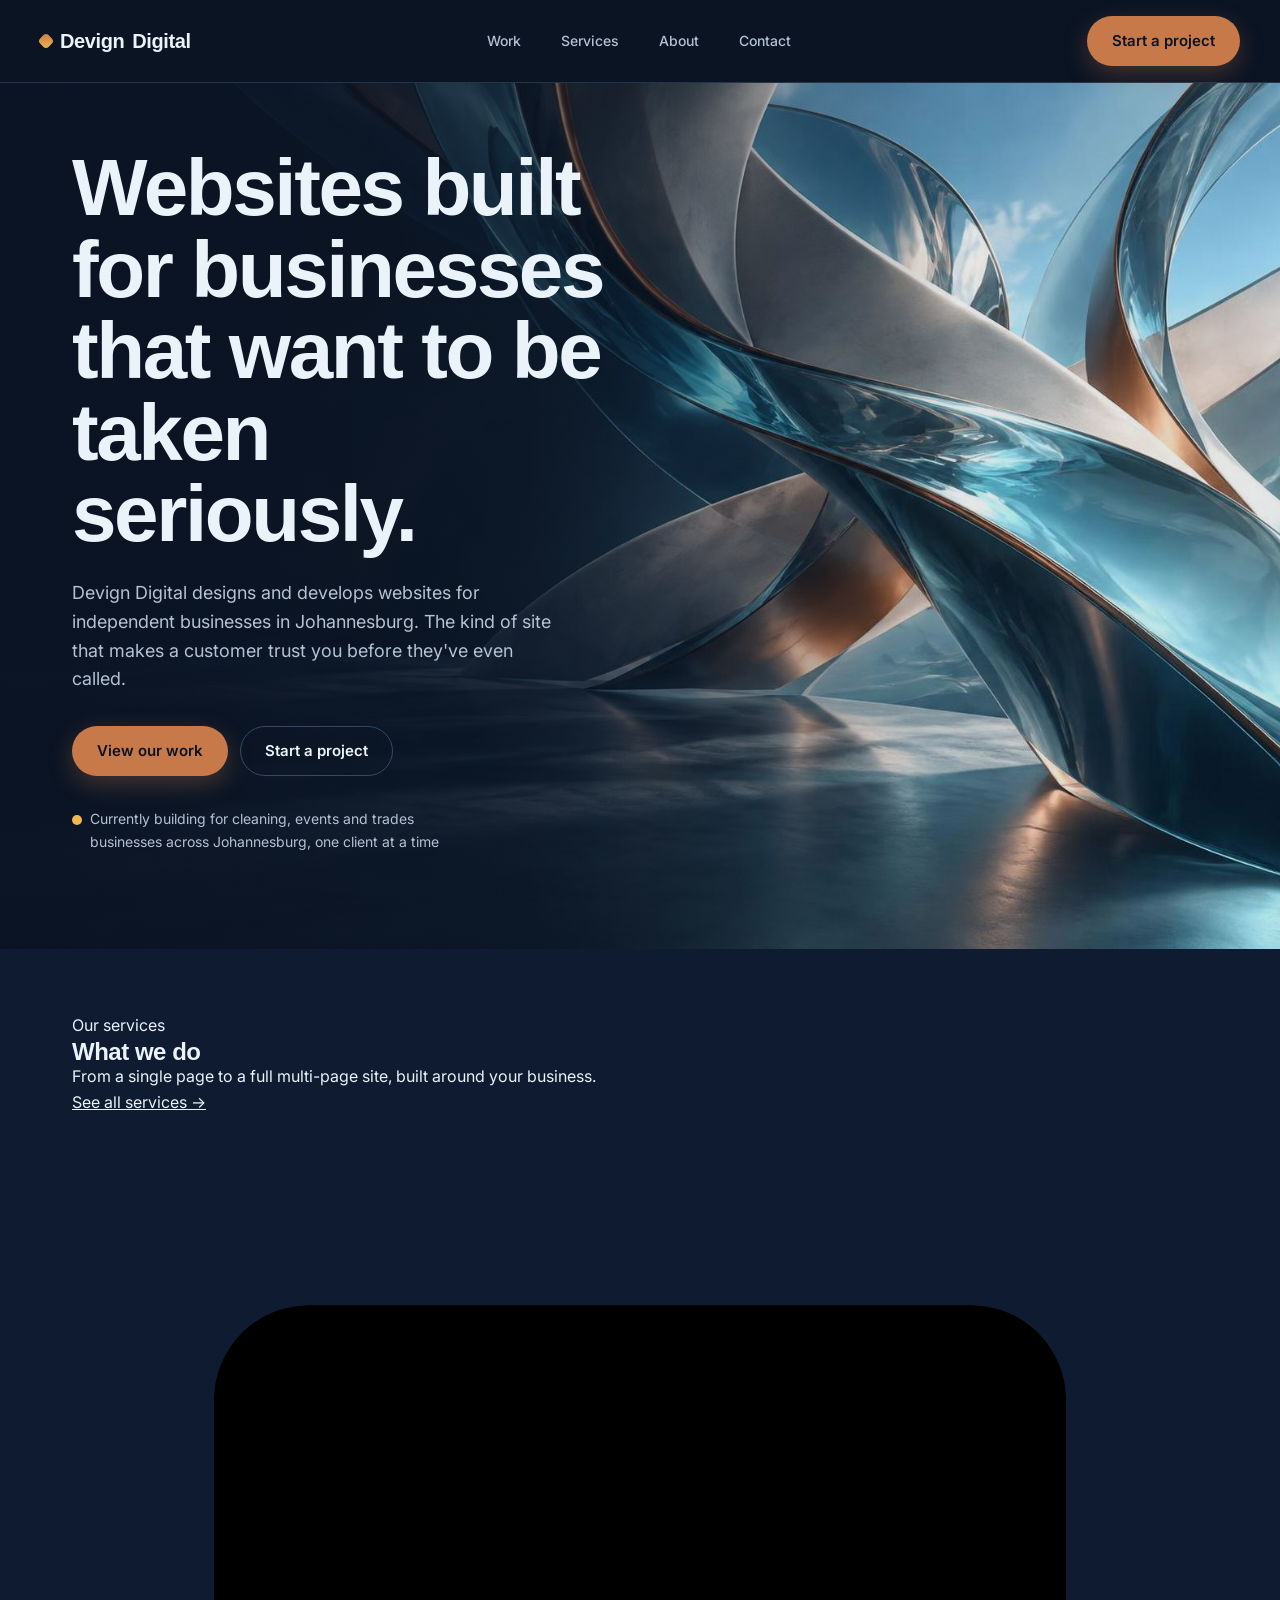
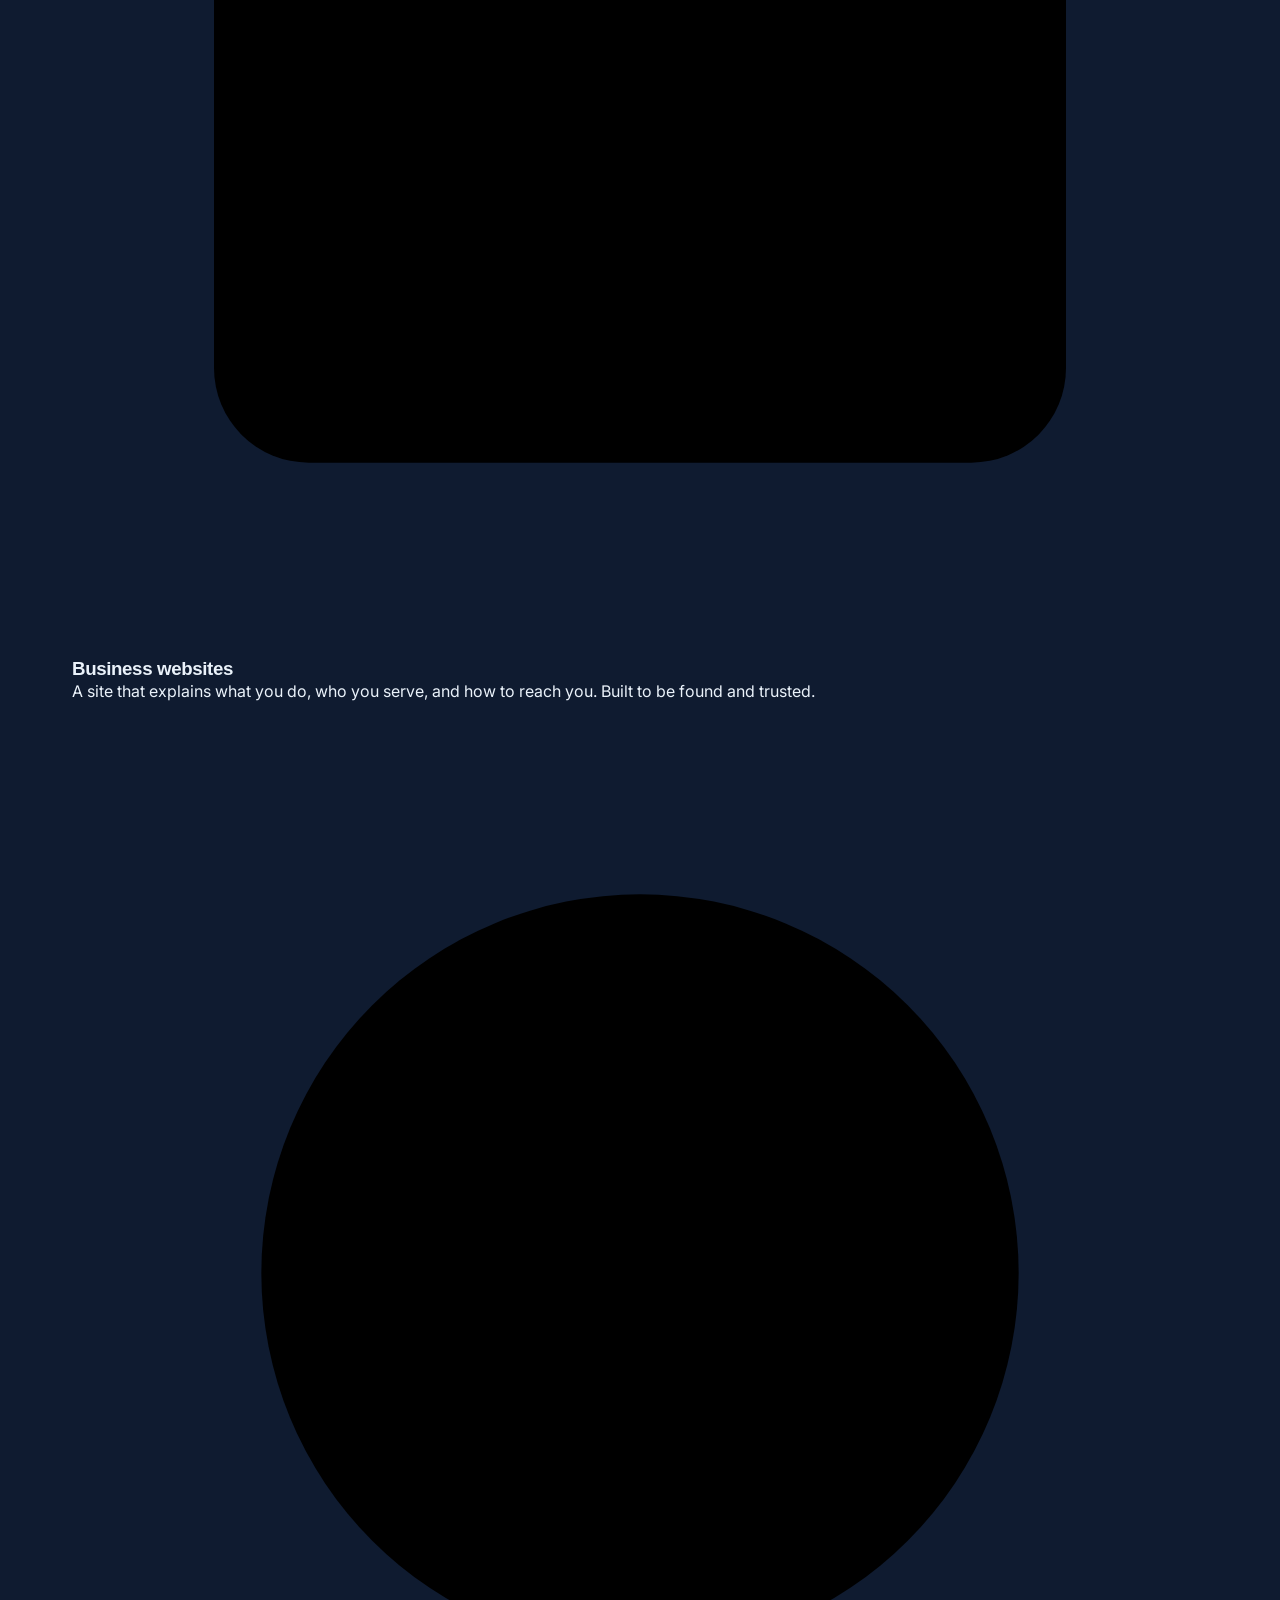
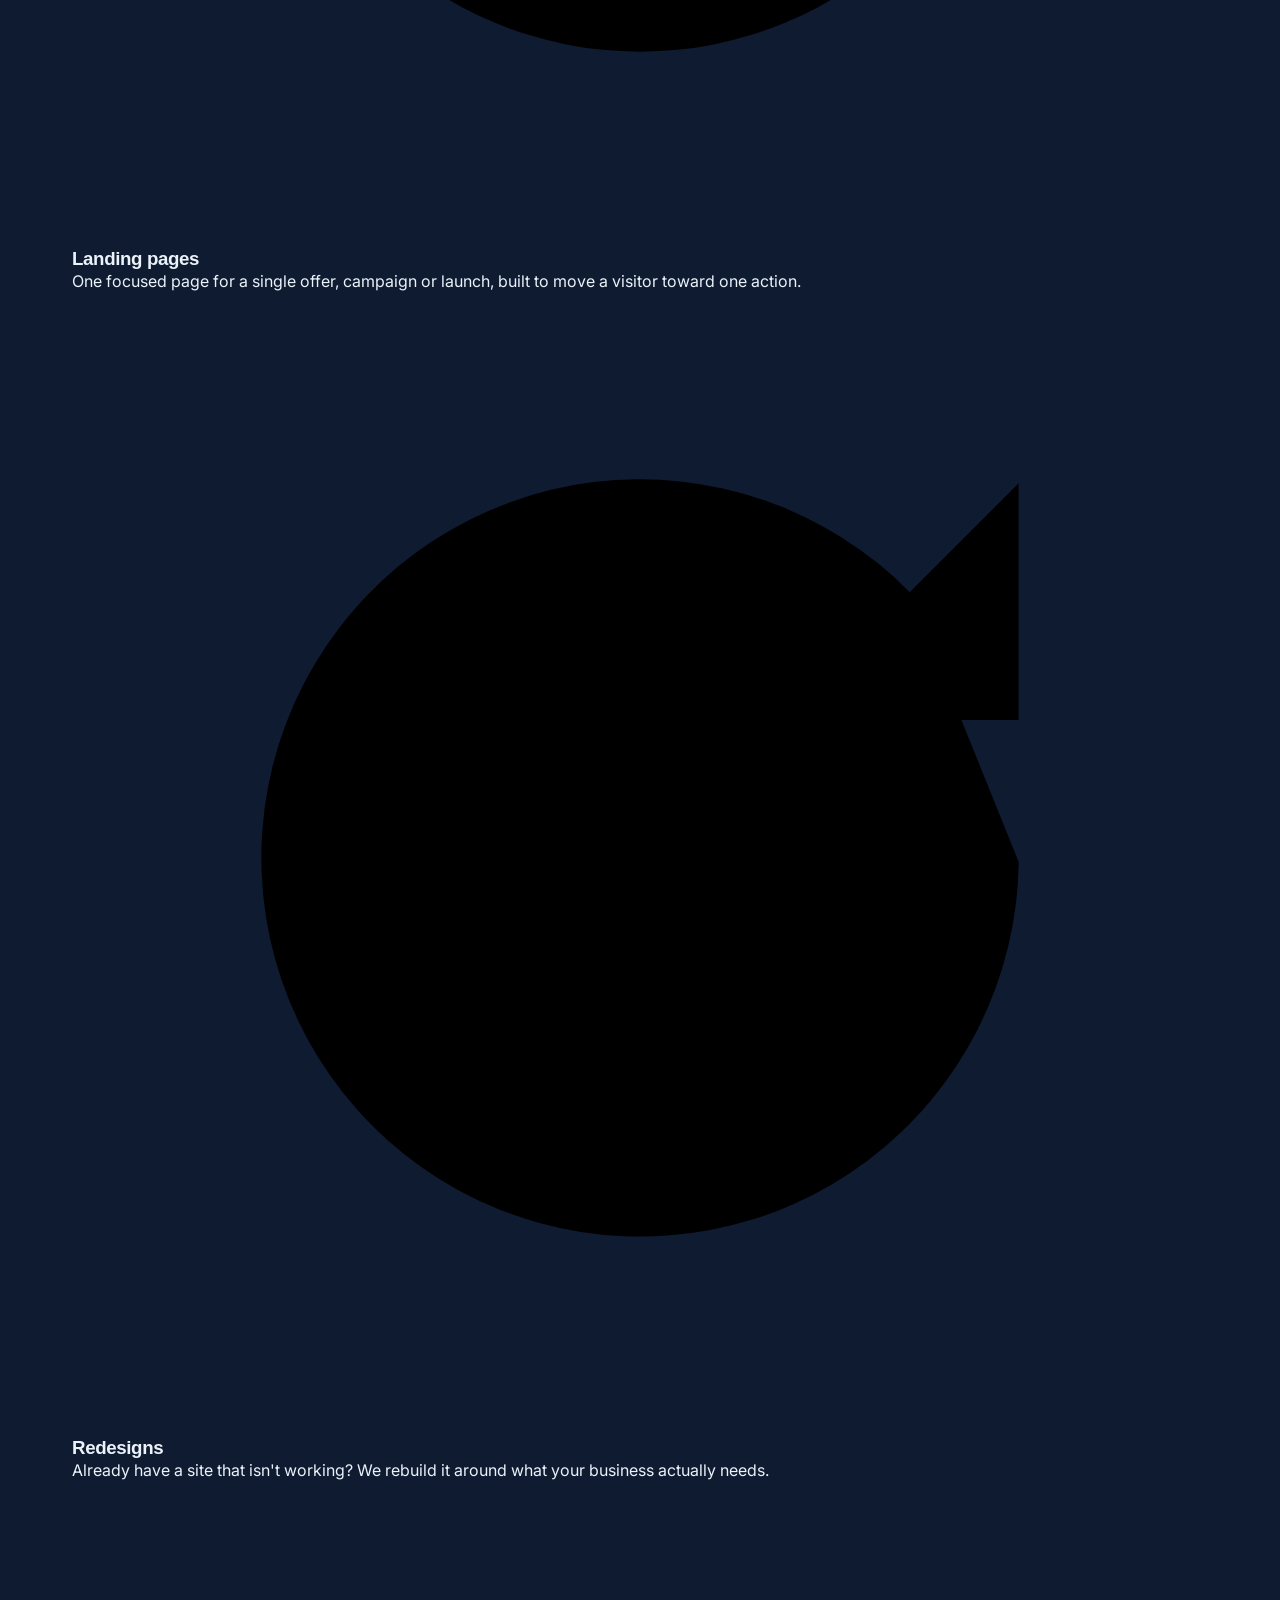
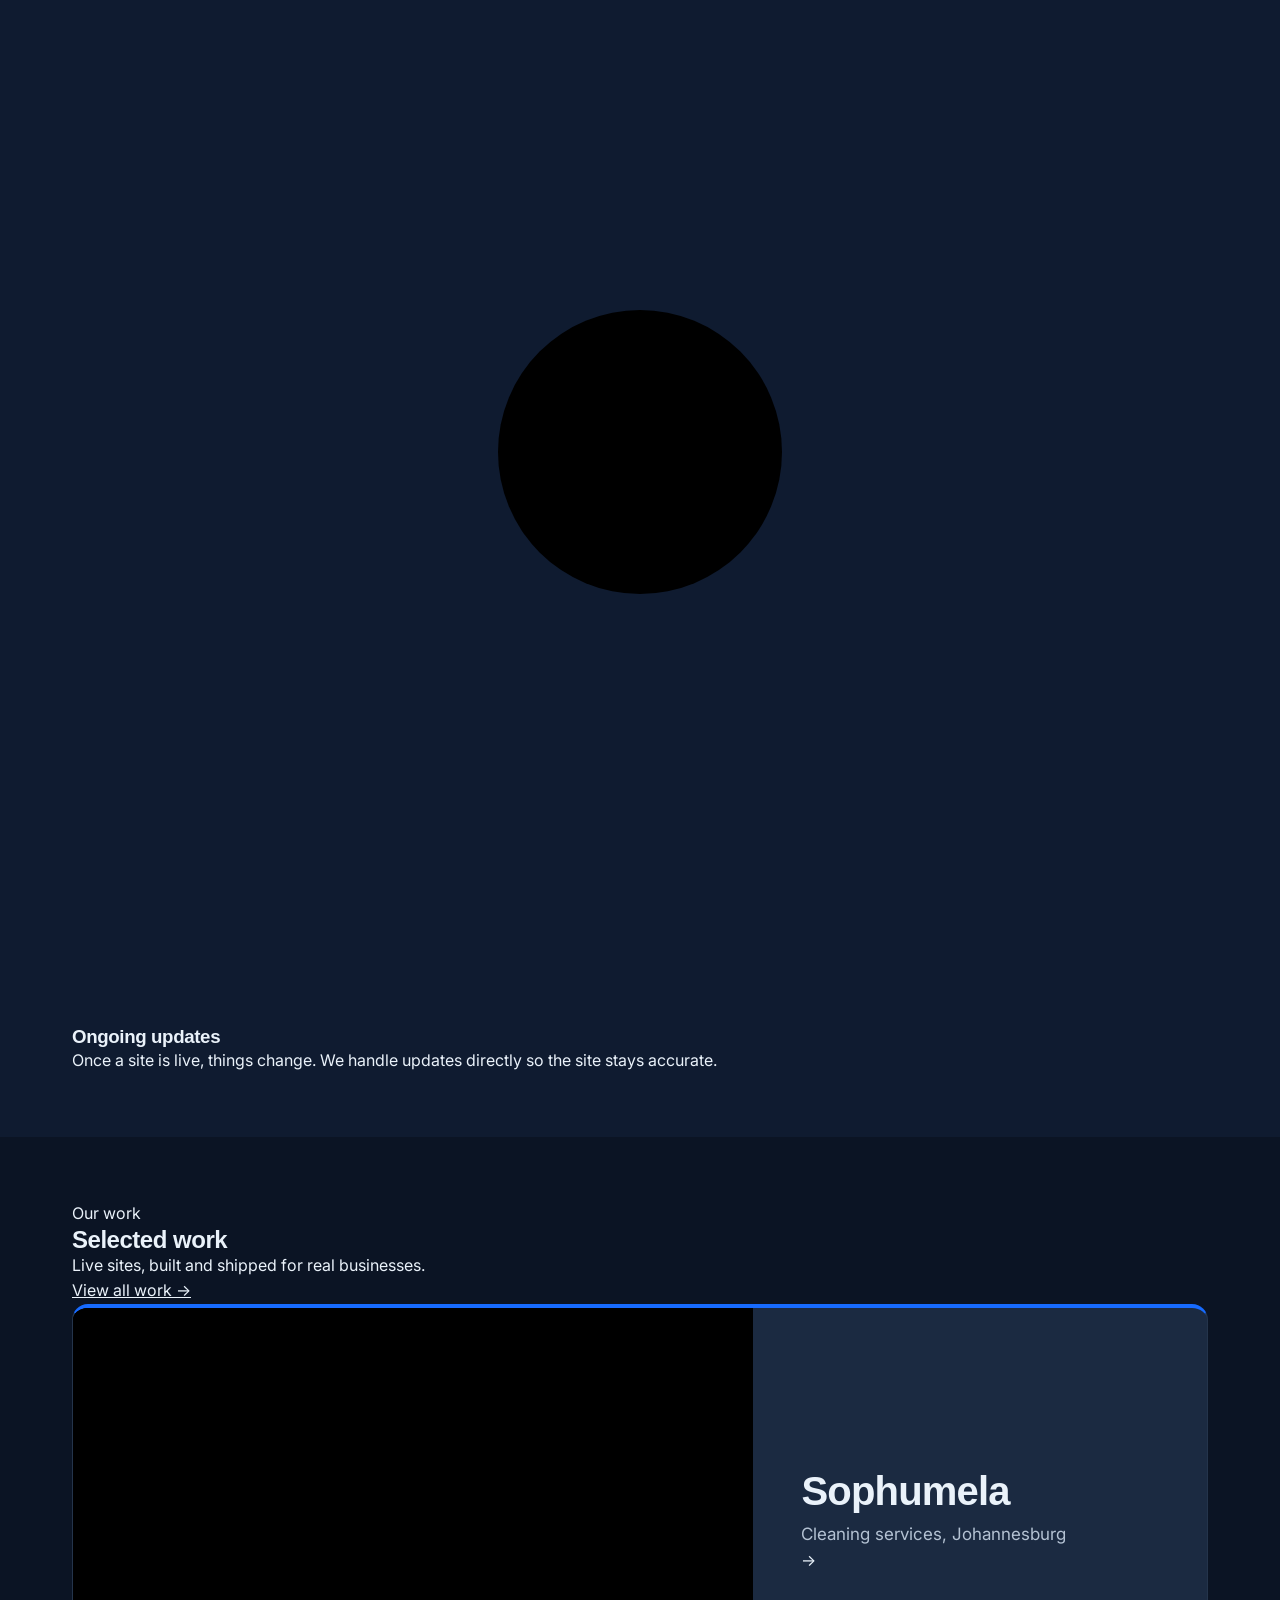
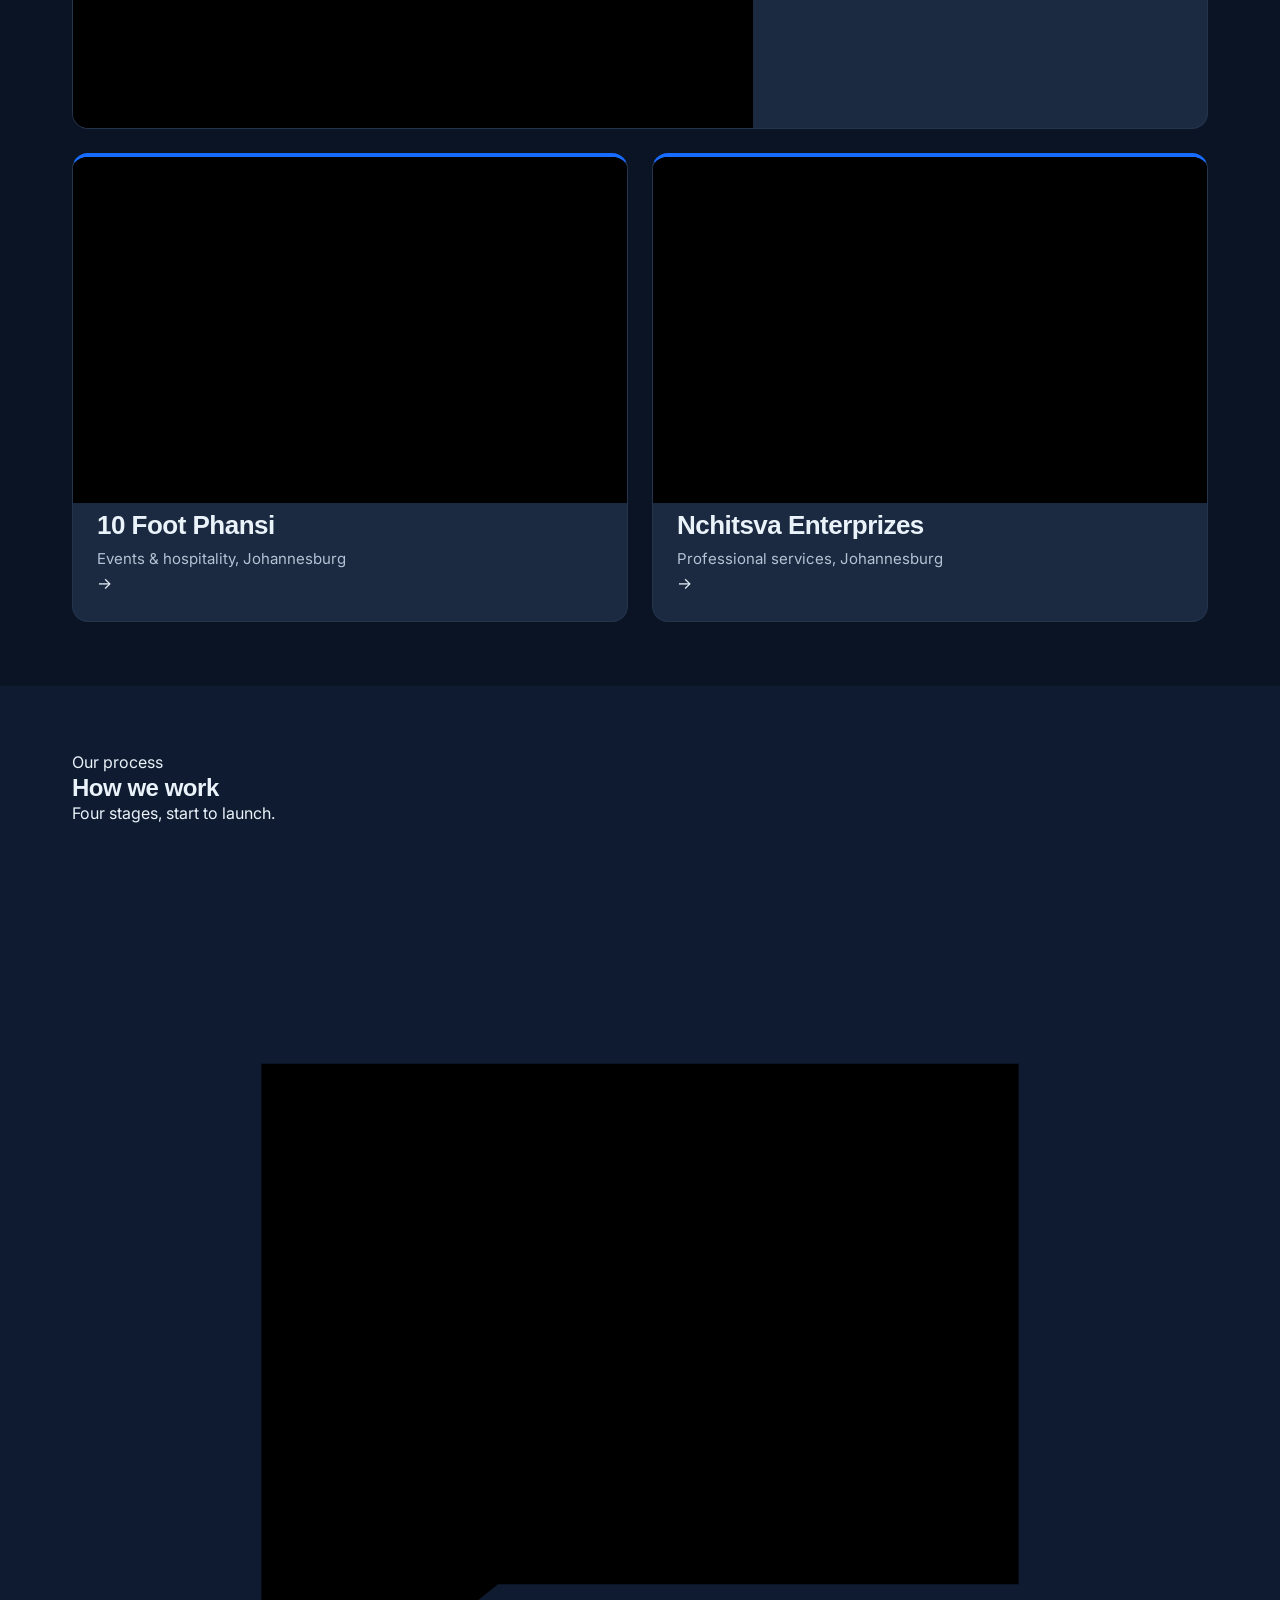
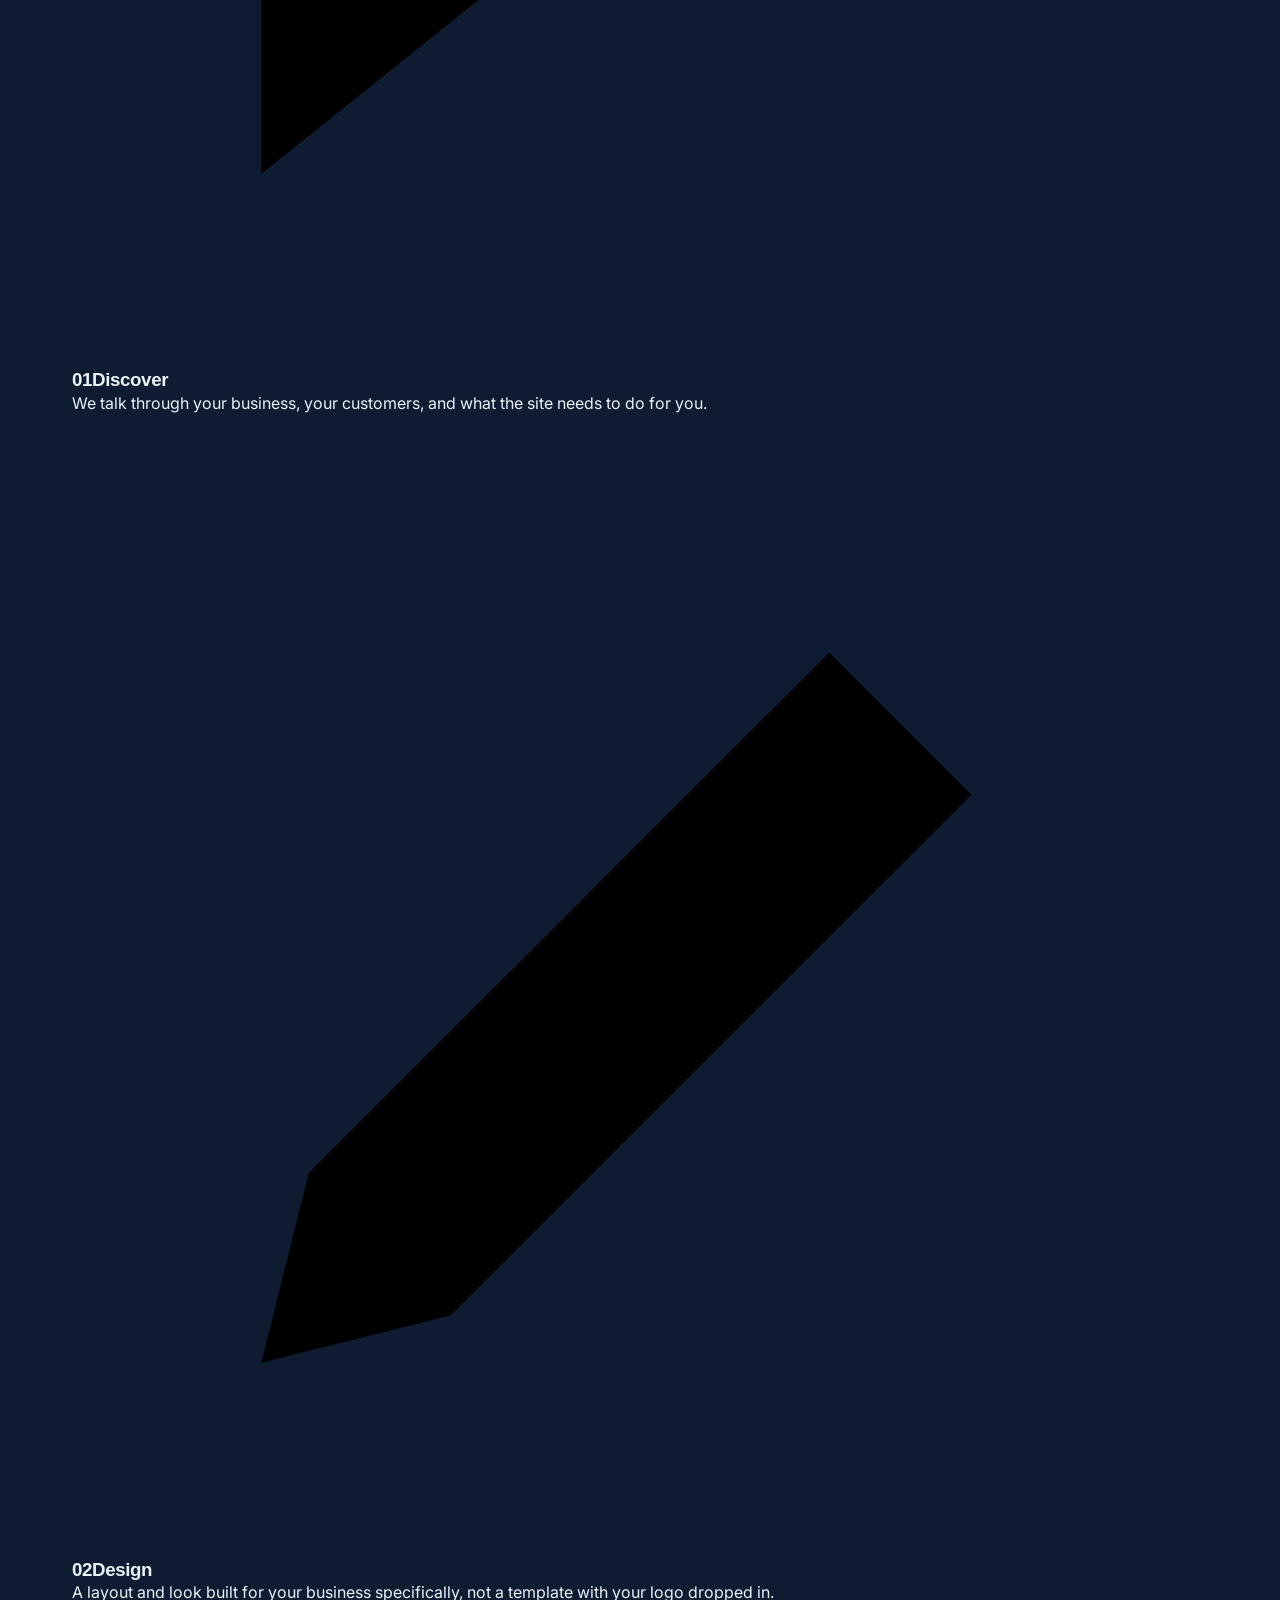
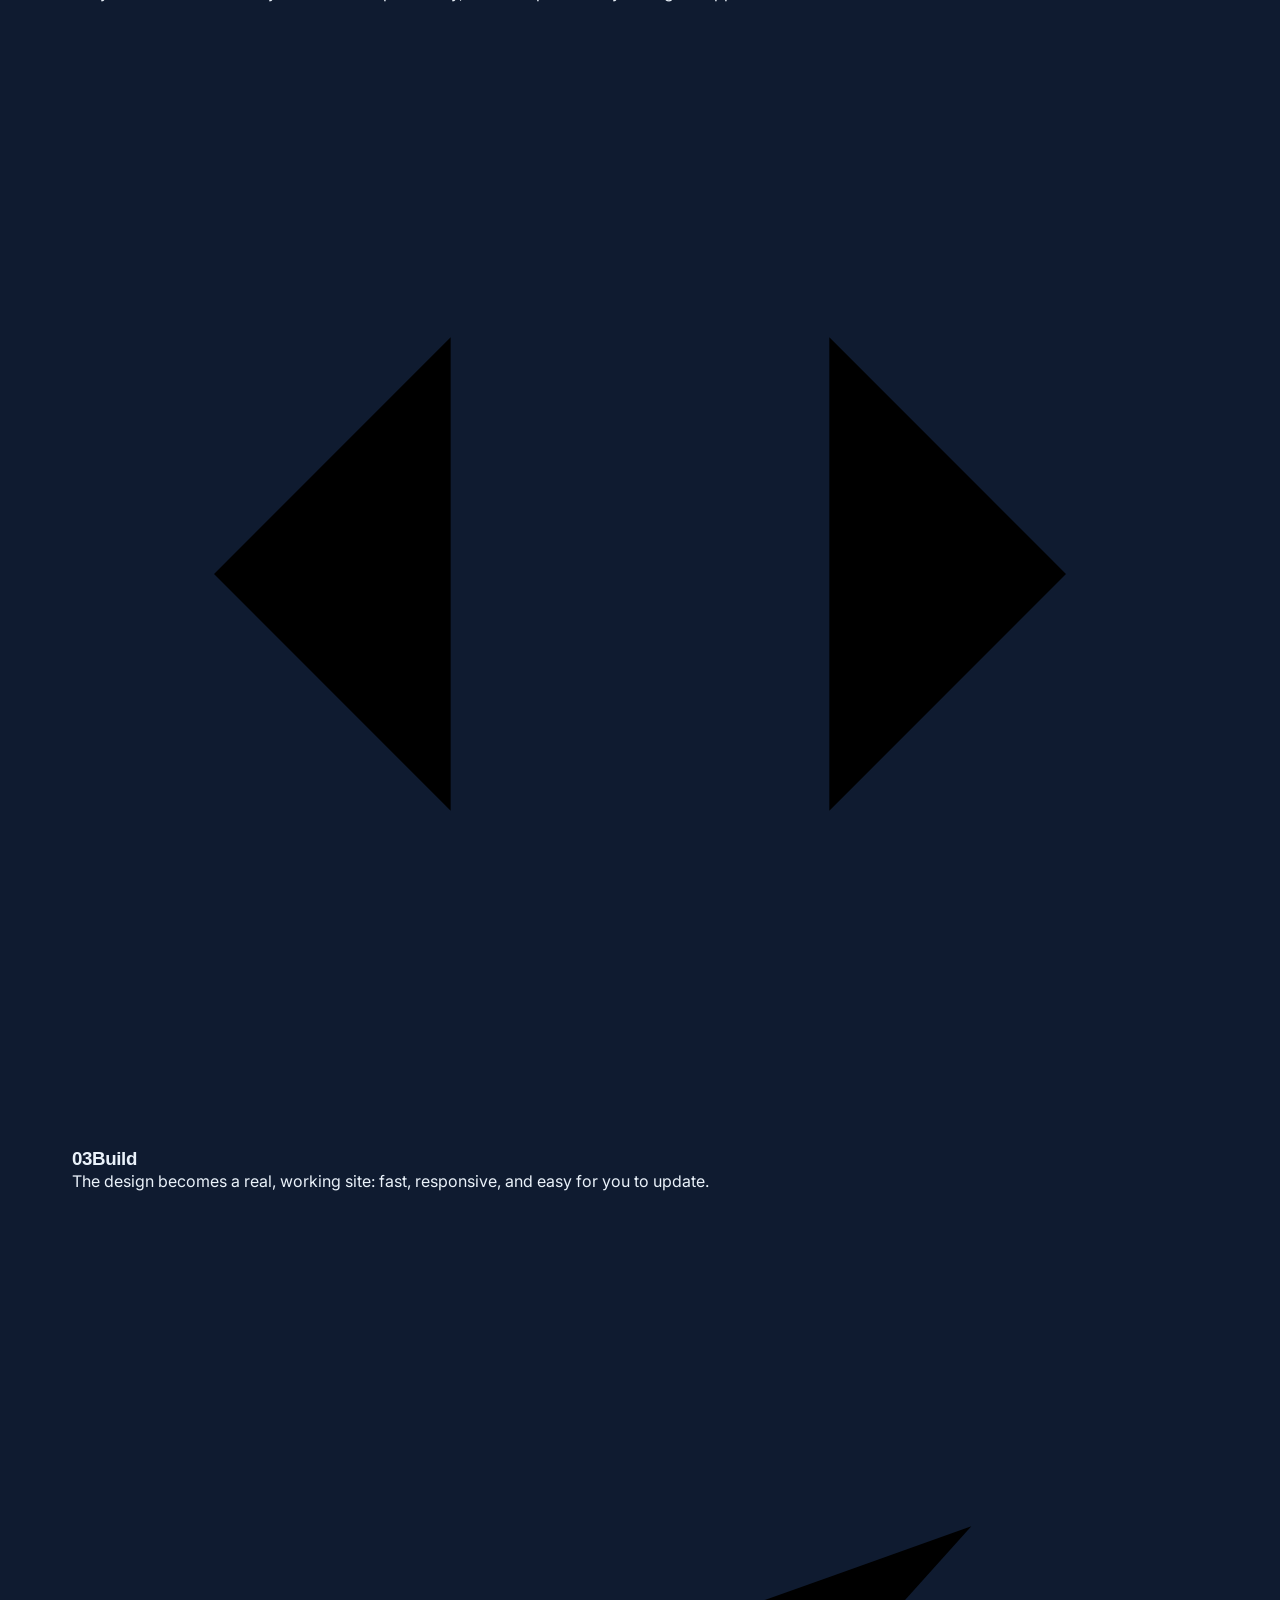
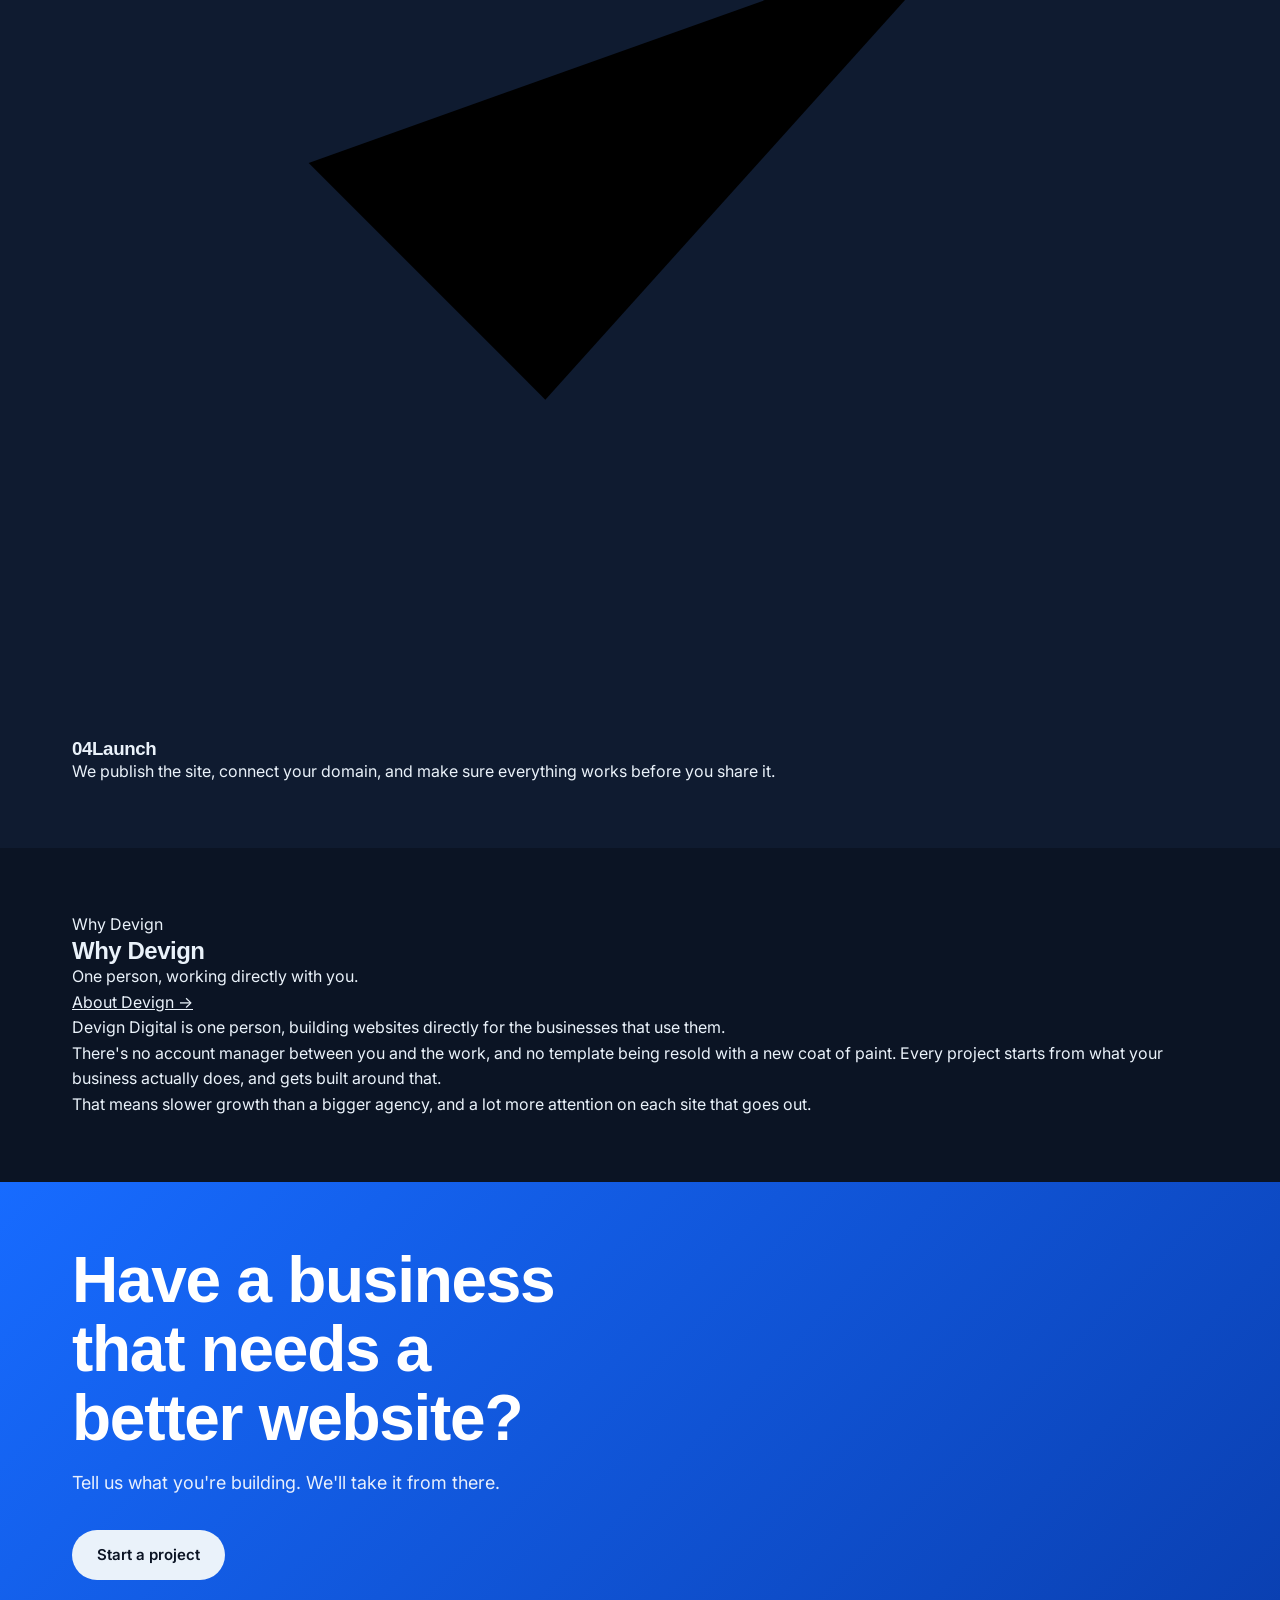
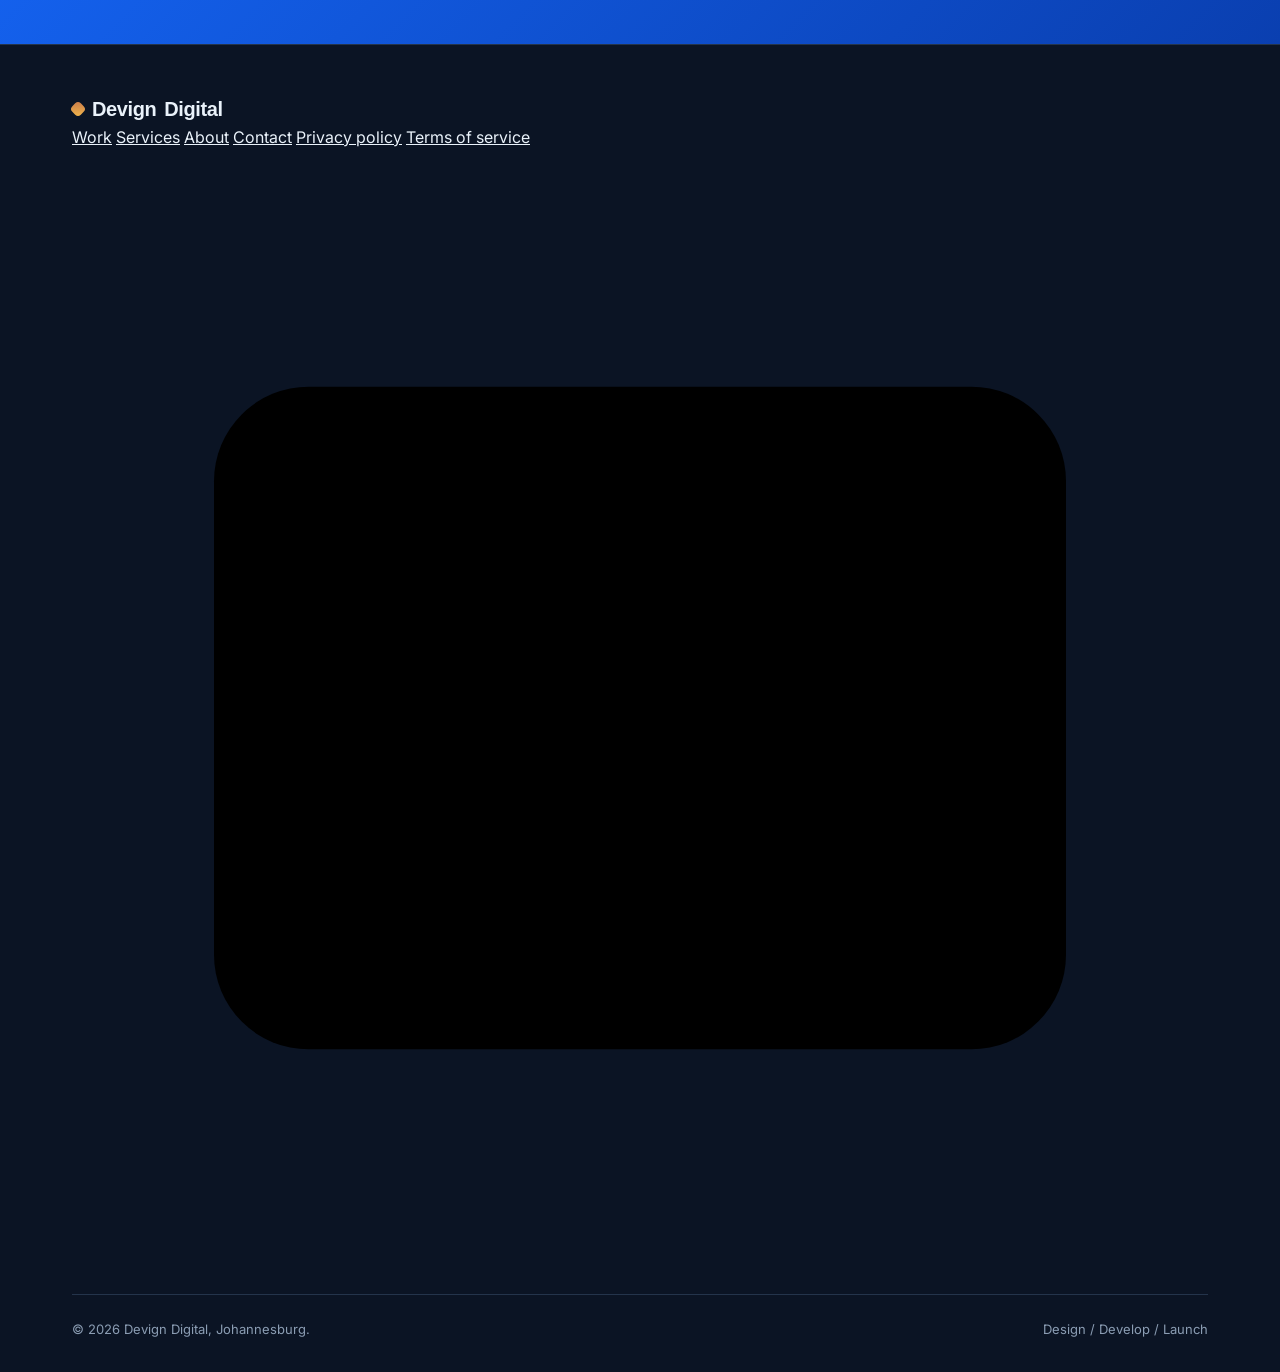
==== commit 5e6ba955: "Refactor index.html for improved structure and content" ====
--- a/index.html
+++ b/index.html
@@ -13,14 +13,14 @@
   <link rel="icon" href="data:image/svg+xml,%3Csvg xmlns='http://www.w3.org/2000/svg' viewBox='0 0 100 100'%3E%3Crect width='100' height='100' fill='%230B1424'/%3E%3Ctext x='50' y='68' font-size='60' fill='%23F3EEE3' text-anchor='middle' font-family='Georgia,serif'%3ED%3C/text%3E%3C/svg%3E" />
   <link rel="preconnect" href="https://fonts.googleapis.com">
   <link rel="preconnect" href="https://fonts.gstatic.com" crossorigin>
-  <link href="https://fonts.googleapis.com/css2?family=Space+Grotesk:wght@400;500;600;700&family=Inter:wght@400;500;600;700&display=swap" rel="stylesheet">
+  <link href="https://fonts.googleapis.com/css2?family=Inter:wght@400;500;600;700&display=swap" rel="stylesheet">
   <link rel="stylesheet" href="css/style.css" />
 </head>
 <body>
 
   <header class="site-header">
     <div class="wrap nav">
-      <a href="index.html" class="wordmark">Devign Digital</a>
+      <a href="index.html" class="wordmark"><b>Devign</b> Digital</a>
       <ul class="nav-links">
         <li><a href="work.html">Work</a></li>
         <li><a href="services.html">Services</a></li>
@@ -44,9 +44,9 @@
 
     <!-- HERO -->
     <section class="hero">
-      <div class="wrap hero-grid">
-        <div>
-          <h1>Websites built for businesses that want to be <span class="grad">taken seriously.</span></h1>
+      <div class="wrap">
+        <div class="hero-inner">
+          <h1>Websites built for businesses that want to be <span class="accent">taken seriously.</span></h1>
           <p class="hero-sub">Devign Digital designs and develops websites for independent businesses in Johannesburg. The kind of site that makes a customer trust you before they've even called.</p>
           <div class="hero-actions">
             <a href="work.html" class="btn btn-solid">View our work</a>
@@ -54,142 +54,110 @@
           </div>
           <p class="hero-status"><span class="dot" aria-hidden="true"></span>Currently building for cleaning, events and trades businesses across Johannesburg, one client at a time</p>
         </div>
-        <div class="hero-stage">
-          <div class="stage-block" aria-hidden="true"></div>
-          <div class="stage-browser">
-            <div class="shot" data-base="1280" style="position:absolute;inset:0"><iframe src="https://10footphansi.netlify.app" title="10 Foot Phansi preview" loading="lazy" tabindex="-1" sandbox="allow-scripts allow-same-origin"></iframe></div>
-          </div>
-          <div class="device">
-            <div class="shot" data-base="390"><iframe src="https://keyayco.github.io/sophumela/" title="Sophumela on mobile" loading="lazy" tabindex="-1" sandbox="allow-scripts allow-same-origin"></iframe></div>
-          </div>
-          <span class="stage-chip c1">Live sites</span>
-          <span class="stage-chip c2">Mobile first</span>
-        </div>
-      </div>
-    </section>
-
-    <div class="ticker" aria-hidden="true">
-      <div class="ticker-track"><span>Web design</span><span>/</span><span>Development</span><span>/</span><span>Redesigns</span><span>/</span><span>Landing pages</span><span>/</span><span>Ongoing updates</span><span>/</span><span>Web design</span><span>/</span><span>Development</span><span>/</span><span>Redesigns</span><span>/</span><span>Landing pages</span><span>/</span><span>Ongoing updates</span><span>/</span></div>
-    </div>
+      </div>
+    </section>
+
+    <!-- SERVICES -->
+    <section class="section" id="services">
+      <div class="wrap split">
+        <div class="sec-intro">
+          <div class="eyebrow">Our services</div>
+          <h2>What we do</h2>
+          <p>From a single page to a full multi-page site, built around your business.</p>
+          <a class="text-link" href="services.html">See all services &rarr;</a>
+        </div>
+        <div class="svc-grid">
+          <div class="svc-card"><svg class="icon" viewBox="0 0 24 24" aria-hidden="true"><rect x="3" y="4" width="18" height="16" rx="2"/><path d="M3 9h18"/></svg><h3>Business websites</h3><p>A site that explains what you do, who you serve, and how to reach you. Built to be found and trusted.</p></div>
+          <div class="svc-card"><svg class="icon" viewBox="0 0 24 24" aria-hidden="true"><circle cx="12" cy="12" r="8"/><circle cx="12" cy="12" r="3"/></svg><h3>Landing pages</h3><p>One focused page for a single offer, campaign or launch, built to move a visitor toward one action.</p></div>
+          <div class="svc-card"><svg class="icon" viewBox="0 0 24 24" aria-hidden="true"><path d="M20 12a8 8 0 1 1-2.3-5.7M20 4v5h-5"/></svg><h3>Redesigns</h3><p>Already have a site that isn't working? We rebuild it around what your business actually needs.</p></div>
+          <div class="svc-card"><svg class="icon" viewBox="0 0 24 24" aria-hidden="true"><circle cx="12" cy="12" r="3"/><path d="M12 3v3M12 18v3M3 12h3M18 12h3M5.6 5.6l2.1 2.1M16.3 16.3l2.1 2.1M18.4 5.6l-2.1 2.1M7.7 16.3l-2.1 2.1"/></svg><h3>Ongoing updates</h3><p>Once a site is live, things change. We handle updates directly so the site stays accurate.</p></div>
+        </div>
+      </div>
+    </section>
 
     <!-- SELECTED WORK -->
-    <section class="section section-border-top" id="work">
-      <div class="wrap">
-        <div class="section-head">
+    <section class="section" id="work">
+      <div class="wrap split">
+        <div class="sec-intro">
+          <div class="eyebrow">Our work</div>
           <h2>Selected work</h2>
           <p>Live sites, built and shipped for real businesses.</p>
-        </div>
-
+          <a class="text-link" href="work.html">View all work &rarr;</a>
+        </div>
         <div class="case-grid">
-
-          <div class="case" style="--c:var(--gold)">
+          <article class="case">
             <div class="case-media">
-              <div class="case-frame-wrap shot">
-                <iframe src="https://keyayco.github.io/sophumela/" title="Sophumela site preview" loading="lazy" sandbox="allow-scripts allow-same-origin"></iframe>
-              </div>
-              <a class="case-view" href="https://keyayco.github.io/sophumela/" target="_blank" rel="noopener">View live</a>
-            </div>
-            <div class="case-meta-row"><span>01 / Web Design</span><span>2026</span></div>
+              <div class="case-frame-wrap shot" data-base="1280">
+                <iframe src="https://keyayco.github.io/sophumela/" title="Sophumela site preview" loading="lazy" tabindex="-1" sandbox="allow-scripts allow-same-origin"></iframe>
+              </div>
+            </div>
             <div class="case-body">
-              <h3><a href="https://keyayco.github.io/sophumela/" target="_blank" rel="noopener">Sophumela</a></h3>
-              <p>Cleaning services, Johannesburg</p>
-            </div>
-          </div>
-
-          <div class="case" style="--c:var(--copper)">
+              <div>
+                <h3><a href="https://keyayco.github.io/sophumela/" target="_blank" rel="noopener">Sophumela</a></h3>
+                <p>Cleaning services, Johannesburg</p>
+              </div>
+              <span class="case-arrow" aria-hidden="true">&rarr;</span>
+            </div>
+          </article>
+          <article class="case">
             <div class="case-media">
-              <div class="case-frame-wrap shot">
-                <iframe src="https://10footphansi.netlify.app" title="10 Foot Phansi site preview" loading="lazy" sandbox="allow-scripts allow-same-origin"></iframe>
-              </div>
-              <a class="case-view" href="https://10footphansi.netlify.app" target="_blank" rel="noopener">View live</a>
-            </div>
-            <div class="case-meta-row"><span>02 / Web Design</span><span>2026</span></div>
+              <div class="case-frame-wrap shot" data-base="1280">
+                <iframe src="https://10footphansi.netlify.app" title="10 Foot Phansi site preview" loading="lazy" tabindex="-1" sandbox="allow-scripts allow-same-origin"></iframe>
+              </div>
+            </div>
             <div class="case-body">
-              <h3><a href="https://10footphansi.netlify.app" target="_blank" rel="noopener">10 Foot Phansi</a></h3>
-              <p>Events &amp; hospitality, Johannesburg</p>
-            </div>
-          </div>
-
-          <div class="case" style="--c:var(--blue);--cf:#fff;--ct:var(--blue-text)">
+              <div>
+                <h3><a href="https://10footphansi.netlify.app" target="_blank" rel="noopener">10 Foot Phansi</a></h3>
+                <p>Events &amp; hospitality, Johannesburg</p>
+              </div>
+              <span class="case-arrow" aria-hidden="true">&rarr;</span>
+            </div>
+          </article>
+          <article class="case">
             <div class="case-media">
-              <div class="case-frame-wrap shot">
-                <iframe src="https://keyayco.github.io/nchitsva-enterprizes/" title="Nchitsva Enterprizes site preview" loading="lazy" sandbox="allow-scripts allow-same-origin"></iframe>
-              </div>
-              <a class="case-view" href="https://keyayco.github.io/nchitsva-enterprizes/" target="_blank" rel="noopener">View live</a>
-            </div>
-            <div class="case-meta-row"><span>03 / Web Design</span><span>2026</span></div>
+              <div class="case-frame-wrap shot" data-base="1280">
+                <iframe src="https://keyayco.github.io/nchitsva-enterprizes/" title="Nchitsva Enterprizes site preview" loading="lazy" tabindex="-1" sandbox="allow-scripts allow-same-origin"></iframe>
+              </div>
+            </div>
             <div class="case-body">
-              <h3><a href="https://keyayco.github.io/nchitsva-enterprizes/" target="_blank" rel="noopener">Nchitsva Enterprizes</a></h3>
-              <p>Professional services, Johannesburg</p>
-            </div>
-          </div></div>
-      </div>
-    </section>
-
-    <!-- SERVICES OVERVIEW -->
-    <section class="section section-border-top">
-      <div class="wrap">
-        <div class="section-head">
-          <h2>What we do</h2>
-          <p><a href="services.html" style="text-decoration:underline;">See all services →</a></p>
-        </div>
-        <div class="service-row" style="--c:var(--blue)">
-          <span class="service-index">01</span>
-          <h3>Business websites</h3>
-          <p>A site that explains what you do, who you serve, and how to reach you. Built to be found and trusted.</p>
-        </div>
-        <div class="service-row" style="--c:var(--ice)">
-          <span class="service-index">02</span>
-          <h3>Landing pages</h3>
-          <p>One focused page for a single offer, campaign or launch, built to move a visitor toward one action.</p>
-        </div>
-        <div class="service-row" style="--c:var(--copper)">
-          <span class="service-index">03</span>
-          <h3>Redesigns</h3>
-          <p>Already have a site that isn't working? We rebuild it around what your business actually needs.</p>
+              <div>
+                <h3><a href="https://keyayco.github.io/nchitsva-enterprizes/" target="_blank" rel="noopener">Nchitsva Enterprizes</a></h3>
+                <p>Professional services, Johannesburg</p>
+              </div>
+              <span class="case-arrow" aria-hidden="true">&rarr;</span>
+            </div>
+          </article>
         </div>
       </div>
     </section>
 
     <!-- PROCESS -->
-    <section class="section section-border-top">
-      <div class="wrap">
-        <div class="section-head">
+    <section class="section" id="process">
+      <div class="wrap split">
+        <div class="sec-intro">
+          <div class="eyebrow">Our process</div>
           <h2>How we work</h2>
           <p>Four stages, start to launch.</p>
         </div>
-        <div class="process-grid">
-          <div class="process-step">
-            <span class="step-num">01</span>
-            <h3>Discover</h3>
-            <p>We talk through your business, your customers, and what the site needs to do for you.</p>
-          </div>
-          <div class="process-step">
-            <span class="step-num">02</span>
-            <h3>Design</h3>
-            <p>A layout and look built for your business specifically, not a template with your logo dropped in.</p>
-          </div>
-          <div class="process-step">
-            <span class="step-num">03</span>
-            <h3>Build</h3>
-            <p>The design becomes a real, working site: fast, responsive, and easy for you to update.</p>
-          </div>
-          <div class="process-step">
-            <span class="step-num">04</span>
-            <h3>Launch</h3>
-            <p>We publish the site, connect your domain, and make sure everything works before you share it.</p>
-          </div>
+        <div class="steps">
+          <div class="step"><div class="step-icon"><svg class="icon" viewBox="0 0 24 24" aria-hidden="true"><path d="M4 5h16v11H9l-5 4z"/></svg></div><h3><span class="n">01</span>Discover</h3><p>We talk through your business, your customers, and what the site needs to do for you.</p></div>
+          <div class="step"><div class="step-icon"><svg class="icon" viewBox="0 0 24 24" aria-hidden="true"><path d="M4 20l1-4L16 5l3 3L8 19zM14 7l3 3"/></svg></div><h3><span class="n">02</span>Design</h3><p>A layout and look built for your business specifically, not a template with your logo dropped in.</p></div>
+          <div class="step"><div class="step-icon"><svg class="icon" viewBox="0 0 24 24" aria-hidden="true"><path d="M8 7l-5 5 5 5M16 7l5 5-5 5M14 4l-4 16"/></svg></div><h3><span class="n">03</span>Build</h3><p>The design becomes a real, working site: fast, responsive, and easy for you to update.</p></div>
+          <div class="step"><div class="step-icon"><svg class="icon" viewBox="0 0 24 24" aria-hidden="true"><path d="M5 12l5 5 9-10"/></svg></div><h3><span class="n">04</span>Launch</h3><p>We publish the site, connect your domain, and make sure everything works before you share it.</p></div>
         </div>
       </div>
     </section>
 
     <!-- WHY DEVIGN -->
-    <section class="section section-border-top">
-      <div class="wrap">
-        <div class="section-head">
+    <section class="section" id="why">
+      <div class="wrap split">
+        <div class="sec-intro">
+          <div class="eyebrow">Why Devign</div>
           <h2>Why Devign</h2>
-        </div>
-        <div class="prose">
+          <p>One person, working directly with you.</p>
+          <a class="text-link" href="about.html">About Devign &rarr;</a>
+        </div>
+        <div class="why-panel">
           <p>Devign Digital is one person, building websites directly for the businesses that use them.</p>
           <p>There's no account manager between you and the work, and no template being resold with a new coat of paint. Every project starts from what your business actually does, and gets built around that.</p>
           <p>That means slower growth than a bigger agency, and a lot more attention on each site that goes out.</p>
@@ -197,7 +165,7 @@
       </div>
     </section>
 
-    <!-- FINAL CTA -->
+    <!-- CTA -->
     <section class="cta-band">
       <div class="wrap">
         <h2>Have a business that needs a better website?</h2>
@@ -210,39 +178,23 @@
 
   <footer class="site-footer">
     <div class="wrap">
-      <div class="footer-grid">
-        <div class="footer-brand">
-          <span class="wordmark">Devign Digital</span>
-          <p>Websites designed and built for independent Johannesburg businesses.</p>
-        </div>
-        <div class="footer-col">
-          <h4>Site</h4>
-          <ul>
-            <li><a href="work.html">Work</a></li>
-            <li><a href="services.html">Services</a></li>
-            <li><a href="about.html">About</a></li>
-          </ul>
-        </div>
-        <div class="footer-col">
-          <h4>Services</h4>
-          <ul>
-            <li><a href="services.html#websites">Business websites</a></li>
-            <li><a href="services.html#landing">Landing pages</a></li>
-            <li><a href="services.html#redesigns">Redesigns</a></li>
-          </ul>
-        </div>
-        <div class="footer-col">
-          <h4>Contact</h4>
-          <ul>
-            <li><a href="contact.html">Start a project</a></li>
-            <li><a href="privacy.html">Privacy policy</a></li>
-            <li><a href="terms.html">Terms of service</a></li>
-          </ul>
-        </div>
+      <div class="footer-top">
+        <a href="index.html" class="wordmark"><b>Devign</b> Digital</a>
+        <nav class="footer-nav" aria-label="Footer">
+          <a href="work.html">Work</a>
+          <a href="services.html">Services</a>
+          <a href="about.html">About</a>
+          <a href="contact.html">Contact</a>
+          <a href="privacy.html">Privacy policy</a>
+          <a href="terms.html">Terms of service</a>
+        </nav>
+        <a class="footer-mail" href="mailto:hello@devigndigital.co.za" aria-label="Email Devign Digital">
+          <svg viewBox="0 0 24 24" aria-hidden="true"><rect x="3" y="5" width="18" height="14" rx="2"/><path d="M3 7l9 6 9-6"/></svg>
+        </a>
       </div>
       <div class="footer-bottom">
         <span>© 2026 Devign Digital, Johannesburg.</span>
-        <span>Designed and built by Devign Digital.</span>
+        <span class="tag">Design / Develop / Launch</span>
       </div>
     </div>
   </footer>
--- a/css/style.css
+++ b/css/style.css
@@ -7,14 +7,22 @@
 *, *::before, *::after { box-sizing: border-box; margin: 0; padding: 0; }
 
 :root {
-  /* colour */
-  --bg:#07101C; --surface:#0C1726; --raised:#13233A;
-  --text:#F2F5F8; --text-2:#B7C3D0; --text-3:#8797A8;
-  --line:rgba(200,225,245,.10); --line-strong:rgba(200,225,245,.20);
-  --cyan:#46C2E6; --orange:#D98A4E; --yellow:#EDB57F; --lime:#BFE3F2; /* glass blue, copper, warm copper, ice */
-  --ink:#07101C;
-  --grad-cool:linear-gradient(90deg,var(--cyan),var(--lime));
-  --grad-warm:linear-gradient(135deg,var(--orange),var(--yellow));
+  /* colour: Devign design-system baseline */
+  --bg:#0B1424;            /* Midnight Navy: primary background */
+  --surface:#0F1B30;       /* alternate section surface */
+  --raised:#1B2A41;        /* cards, panels */
+  --slate:#24344B;         /* Slate Blue: borders, secondary surfaces */
+  --text:#EAF2FA;          /* Ice White: primary text */
+  --text-2:#B4C2D3; --text-3:#8B9DB3;
+  --line:#24344B; --line-strong:#33496A;
+  --blue:#176BFF;          /* Electric Blue: primary accent, fills */
+  --blue-text:#6AA3FF;     /* lighter blue for text/links on navy (contrast) */
+  --copper:#C8794A;        /* Burnished Copper: buttons, personality */
+  --gold:#F2B84B;          /* Signal Gold: small highlights only */
+  --ice:#EAF2FA;
+  --ink:#0B1424;
+  --grad-cool:linear-gradient(90deg,var(--blue-text),var(--ice));
+  --grad-warm:linear-gradient(135deg,var(--copper),var(--gold));
   /* type */
   --font-display:'Space Grotesk',-apple-system,sans-serif;
   --font-body:'Inter',-apple-system,sans-serif;
@@ -36,7 +44,7 @@
 }
 
 a { color:inherit; }
-:focus-visible { outline:2px solid var(--cyan); outline-offset:3px; border-radius:4px; }
+:focus-visible { outline:2px solid var(--blue-text); outline-offset:3px; border-radius:4px; }
 .wrap { max-width:var(--max); margin:0 auto; padding:0 var(--s5); }
 @media (min-width:700px){ .wrap{ padding:0 var(--s6);} }
 
@@ -44,21 +52,21 @@
 .grad { background:var(--grad-cool); -webkit-background-clip:text; background-clip:text; color:transparent; }
 
 /* ============ NAV ============ */
-.site-header { position:sticky; top:0; z-index:100; background:rgba(7,16,28,.9); border-bottom:1px solid var(--line); }
+.site-header { position:sticky; top:0; z-index:100; background:rgba(11,20,36,.9); border-bottom:1px solid var(--line); }
 .nav { display:flex; align-items:center; justify-content:space-between; padding:var(--s4) 0; }
 .wordmark { font-family:var(--font-display); font-size:20px; font-weight:700; text-decoration:none; color:var(--text); letter-spacing:-.02em; display:inline-flex; align-items:center; gap:var(--s2); }
 .wordmark::before { content:''; width:12px; height:12px; border-radius:4px; background:var(--grad-warm); transform:rotate(45deg); }
 .nav-links { display:flex; align-items:center; gap:var(--s2); list-style:none; }
 .nav-links a { display:block; text-decoration:none; font-size:14px; font-weight:500; color:var(--text-2); padding:var(--s2) var(--s4); border-radius:999px; transition:color .2s var(--ease), background-color .2s var(--ease); }
 .nav-links a:hover { color:var(--text); background:var(--raised); }
-.nav-links a[aria-current="page"] { color:var(--ink); background:var(--cyan); }
+.nav-links a[aria-current="page"] { color:#fff; background:var(--blue); }
 
 .btn { display:inline-block; font-family:var(--font-body); font-size:15px; font-weight:600; text-decoration:none; padding:var(--s3) var(--s5); border-radius:999px; border:1.5px solid transparent; cursor:pointer; transition:transform .2s var(--ease), background-color .2s var(--ease), color .2s var(--ease), border-color .2s var(--ease), box-shadow .2s var(--ease); }
 .btn:active { transform:scale(.97); }
-.btn-solid { background:var(--orange); color:var(--ink); box-shadow:0 8px 24px rgba(217,138,78,.3); }
-.btn-solid:hover { background:var(--yellow); transform:translateY(-2px); box-shadow:0 12px 28px rgba(237,181,127,.35); }
+.btn-solid { background:var(--copper); color:var(--ink); box-shadow:0 8px 24px rgba(200,121,74,.3); }
+.btn-solid:hover { background:var(--gold); transform:translateY(-2px); box-shadow:0 12px 28px rgba(242,184,75,.35); }
 .btn-outline { border-color:var(--line-strong); color:var(--text); background:transparent; }
-.btn-outline:hover { border-color:var(--cyan); color:var(--cyan); }
+.btn-outline:hover { border-color:var(--blue-text); color:var(--blue-text); }
 .nav-cta { display:none; }
 @media (min-width:900px){ .nav-cta{display:inline-block;} }
 
@@ -69,19 +77,19 @@
 .mobile-panel { display:none; flex-direction:column; gap:var(--s2); padding:var(--s4) var(--s5) var(--s5); border-top:1px solid var(--line); background:var(--bg); }
 .mobile-panel.open { display:flex; }
 .mobile-panel a { text-decoration:none; font-family:var(--font-display); font-size:24px; font-weight:700; padding:var(--s2) 0; color:var(--text); }
-.mobile-panel a:hover { color:var(--cyan); }
+.mobile-panel a:hover { color:var(--blue-text); }
 
 /* ============ HERO ============ */
 .hero { padding:var(--s7) 0 var(--s8); position:relative; overflow:hidden; isolation:isolate;
   background:
-    linear-gradient(180deg, rgba(7,16,28,.78) 0%, rgba(7,16,28,.55) 45%, rgba(7,16,28,.9) 100%),
+    linear-gradient(180deg, rgba(11,20,36,.78) 0%, rgba(11,20,36,.55) 45%, rgba(11,20,36,.9) 100%),
     url("../assets/hero-sm.jpg") 70% center / cover no-repeat;
-  background-color:#07101C; }
+  background-color:#0B1424; }
 @media (min-width:960px){
   .hero { background:
-    linear-gradient(90deg, rgba(7,16,28,.94) 0%, rgba(7,16,28,.72) 38%, rgba(7,16,28,.1) 75%),
+    linear-gradient(90deg, rgba(11,20,36,.94) 0%, rgba(11,20,36,.72) 38%, rgba(11,20,36,.1) 75%),
     url("../assets/hero.jpg") center / cover no-repeat;
-    background-color:#07101C; }
+    background-color:#0B1424; }
 }
 .hero-grid { display:grid; gap:var(--s7); align-items:center; }
 .hero h1 { font-size:clamp(40px,9vw,80px); line-height:1.02; letter-spacing:-.03em; max-width:12ch; opacity:0; transform:translateY(16px); animation:rise .7s var(--ease) .05s forwards; }
@@ -89,7 +97,7 @@
 .hero-actions { display:flex; gap:var(--s3); flex-wrap:wrap; opacity:0; animation:rise .7s var(--ease) .3s forwards; transform:translateY(16px); }
 @keyframes rise { to{opacity:1; transform:translateY(0);} }
 .hero-status { display:flex; gap:var(--s2); align-items:flex-start; font-size:14px; color:var(--text-2); max-width:42ch; margin-top:var(--s6); }
-.hero-status .dot { flex:none; width:10px; height:10px; margin-top:7px; border-radius:50%; background:var(--lime); }
+.hero-status .dot { flex:none; width:10px; height:10px; margin-top:7px; border-radius:50%; background:var(--gold); }
 
 /* layered showcase */
 .hero-stage { position:relative; min-height:440px; }
@@ -97,8 +105,8 @@
 .stage-browser { position:absolute; left:0; top:0; width:80%; aspect-ratio:16/10; border-radius:var(--r-md); background:#000; border:1px solid var(--line-strong); box-shadow:var(--shadow); display:none; overflow:hidden; }
 .device { position:absolute; left:50%; bottom:0; width:224px; aspect-ratio:9/18.5; padding:var(--s2); border-radius:32px; background:var(--raised); border:1px solid var(--line-strong); box-shadow:var(--shadow); transform:translateX(-50%); }
 .device .shot { width:100%; height:100%; border-radius:24px; background:#000; }
-.stage-chip { position:absolute; z-index:2; font-size:13px; font-weight:600; color:var(--ink); background:var(--lime); border-radius:999px; padding:var(--s1) var(--s3); }
-.stage-chip.c1 { left:var(--s2); bottom:var(--s7); background:var(--cyan); }
+.stage-chip { position:absolute; z-index:2; font-size:13px; font-weight:600; color:var(--ink); background:var(--ice); border-radius:999px; padding:var(--s1) var(--s3); }
+.stage-chip.c1 { left:var(--s2); bottom:var(--s7); background:var(--blue); color:#fff; }
 .stage-chip.c2 { right:0; top:0; }
 @media (min-width:640px){
   .stage-browser{display:block;}
@@ -113,9 +121,9 @@
 }
 
 /* ticker */
-.ticker { border-top:1px solid var(--line); border-bottom:1px solid var(--line); background:var(--yellow); color:var(--ink); overflow:hidden; white-space:nowrap; }
+.ticker { border-top:1px solid var(--line); border-bottom:1px solid var(--line); background:var(--slate); color:var(--text); overflow:hidden; white-space:nowrap; }
 .ticker-track { display:inline-flex; gap:var(--s6); padding:var(--s3) 0; animation:ticker 32s linear infinite; font-family:var(--font-display); font-weight:700; font-size:18px; }
-.ticker-track span:nth-child(even){ color:var(--orange); }
+.ticker-track span:nth-child(even){ color:var(--gold); }
 @keyframes ticker { to{transform:translateX(-50%);} }
 
 /* ============ SECTIONS ============ */
@@ -124,7 +132,7 @@
 .section-head { display:flex; justify-content:space-between; align-items:flex-end; gap:var(--s5); margin-bottom:var(--s7); flex-wrap:wrap; }
 .section-head h2 { font-size:clamp(32px,5.5vw,56px); max-width:14ch; }
 .section-head p { color:var(--text-2); max-width:36ch; }
-.section-head p a { color:var(--cyan); }
+.section-head p a { color:var(--blue-text); }
 
 /* ============ SCALED LIVE PREVIEWS ============ */
 .shot { position:relative; overflow:hidden; }
@@ -132,14 +140,14 @@
 
 /* ============ PROJECT CARDS ============ */
 .case-grid { display:grid; gap:var(--s5); }
-.case { --c:var(--cyan); position:relative; display:flex; flex-direction:column; background:var(--raised); border:1px solid var(--line); border-top:4px solid var(--c); border-radius:var(--r-md); overflow:hidden; transition:transform .25s var(--ease), box-shadow .25s var(--ease), border-color .25s var(--ease); }
+.case { --c:var(--blue); --cf:var(--ink); --ct:var(--c); position:relative; display:flex; flex-direction:column; background:var(--raised); border:1px solid var(--line); border-top:4px solid var(--c); border-radius:var(--r-md); overflow:hidden; transition:transform .25s var(--ease), box-shadow .25s var(--ease), border-color .25s var(--ease); }
 .case:hover { transform:translateY(-4px); border-color:var(--c); box-shadow:0 20px 40px rgba(0,0,0,.4); }
 .case-media { position:relative; aspect-ratio:4/5; background:#000; }
 .case-media .shot { position:absolute; inset:0; }
-.case-view { position:absolute; z-index:3; right:var(--s3); bottom:var(--s3); font-size:13px; font-weight:600; text-decoration:none; color:var(--ink); background:var(--c); padding:var(--s2) var(--s4); border-radius:999px; transition:transform .2s var(--ease); }
+.case-view { position:absolute; z-index:3; right:var(--s3); bottom:var(--s3); font-size:13px; font-weight:600; text-decoration:none; color:var(--cf); background:var(--c); padding:var(--s2) var(--s4); border-radius:999px; transition:transform .2s var(--ease); }
 .case:hover .case-view { transform:translateY(-2px); }
 .case-meta-row { display:flex; justify-content:space-between; padding:var(--s4) var(--s5) 0; font-size:13px; font-weight:500; color:var(--text-3); font-variant-numeric:tabular-nums; }
-.case-meta-row span:first-child { color:var(--c); }
+.case-meta-row span:first-child { color:var(--ct); }
 .case-body { padding:var(--s2) var(--s5) var(--s5); }
 .case-body h3 { font-size:26px; margin-bottom:var(--s2); }
 .case-body h3 a { text-decoration:none; color:inherit; }
@@ -159,7 +167,7 @@
 }
 
 /* ============ SERVICES ============ */
-.service-row { --c:var(--cyan); display:grid; gap:var(--s2); padding:var(--s5) var(--s4); border-top:1px solid var(--line); align-items:baseline; transition:background-color .25s var(--ease); }
+.service-row { --c:var(--blue); display:grid; gap:var(--s2); padding:var(--s5) var(--s4); border-top:1px solid var(--line); align-items:baseline; transition:background-color .25s var(--ease); }
 .service-row:last-child { border-bottom:1px solid var(--line); }
 .service-row:hover { background:var(--raised); }
 .service-index { font-family:var(--font-display); font-weight:700; font-size:40px; line-height:1; color:var(--c); font-variant-numeric:tabular-nums; }
@@ -169,8 +177,8 @@
 
 /* ============ PROCESS ============ */
 .process-grid { display:grid; gap:var(--s4); }
-.process-step { --c:var(--cyan); background:var(--raised); border-radius:var(--r-md); padding:var(--s5); border-bottom:4px solid var(--c); }
-.process-step:nth-child(2){--c:var(--lime);} .process-step:nth-child(3){--c:var(--orange);} .process-step:nth-child(4){--c:var(--yellow);}
+.process-step { --c:var(--blue); background:var(--raised); border-radius:var(--r-md); padding:var(--s5); border-bottom:4px solid var(--c); }
+.process-step:nth-child(2){--c:var(--ice);} .process-step:nth-child(3){--c:var(--copper);} .process-step:nth-child(4){--c:var(--gold);}
 .process-step .step-num { font-family:var(--font-display); font-weight:700; font-size:32px; color:var(--c); display:block; margin-bottom:var(--s4); }
 .process-step h3 { font-size:22px; margin-bottom:var(--s2); }
 .process-step p { color:var(--text-2); font-size:15px; }
@@ -180,15 +188,15 @@
 /* ============ ABOUT / PROSE ============ */
 .prose { max-width:64ch; }
 .prose p { margin-bottom:var(--s4); color:var(--text-2); font-size:17px; }
-.prose p:first-child { font-family:var(--font-display); font-size:clamp(24px,3.4vw,34px); font-weight:700; line-height:1.2; color:var(--text); padding-left:var(--s5); border-left:6px solid var(--orange); margin-bottom:var(--s5); }
-.prose a { color:var(--cyan); }
+.prose p:first-child { font-family:var(--font-display); font-size:clamp(24px,3.4vw,34px); font-weight:700; line-height:1.2; color:var(--text); padding-left:var(--s5); border-left:6px solid var(--copper); margin-bottom:var(--s5); }
+.prose a { color:var(--blue-text); }
 
 /* ============ CTA ============ */
-.cta-band { background:var(--grad-warm); color:var(--ink); padding:var(--s8) 0; }
-.cta-band h2 { color:var(--ink); font-size:clamp(34px,6vw,64px); max-width:14ch; margin-bottom:var(--s4); }
-.cta-band p { color:rgba(7,16,28,.82); font-size:18px; max-width:40ch; margin-bottom:var(--s6); }
-.cta-band .btn-solid { background:var(--ink); color:var(--text); box-shadow:none; }
-.cta-band .btn-solid:hover { background:var(--bg); color:var(--lime); }
+.cta-band { background:linear-gradient(135deg,var(--blue),#0A3FB0); color:#fff; padding:var(--s8) 0; }
+.cta-band h2 { color:#fff; font-size:clamp(34px,6vw,64px); max-width:14ch; margin-bottom:var(--s4); }
+.cta-band p { color:rgba(255,255,255,.9); font-size:18px; max-width:40ch; margin-bottom:var(--s6); }
+.cta-band .btn-solid { background:var(--ice); color:var(--ink); box-shadow:none; }
+.cta-band .btn-solid:hover { background:#fff; color:var(--ink); }
 
 /* ============ FOOTER ============ */
 .site-footer { border-top:1px solid var(--line); padding:var(--s7) 0 var(--s6); background:var(--bg); }
@@ -196,10 +204,10 @@
 .footer-brand { grid-column:1 / -1; }
 .footer-brand .wordmark { margin-bottom:var(--s3); }
 .footer-brand p { color:var(--text-3); font-size:14px; max-width:32ch; }
-.footer-col h4 { font-size:13px; font-weight:600; margin-bottom:var(--s4); color:var(--yellow); }
+.footer-col h4 { font-size:13px; font-weight:600; margin-bottom:var(--s4); color:var(--gold); }
 .footer-col ul { list-style:none; display:flex; flex-direction:column; gap:var(--s2); }
 .footer-col a { text-decoration:none; font-size:14px; color:var(--text-2); transition:color .2s var(--ease); }
-.footer-col a:hover { color:var(--cyan); }
+.footer-col a:hover { color:var(--blue-text); }
 .footer-bottom { border-top:1px solid var(--line); padding-top:var(--s5); display:flex; justify-content:space-between; flex-wrap:wrap; gap:var(--s3); font-size:13px; color:var(--text-3); }
 @media (min-width:760px){ .footer-grid{grid-template-columns:1.6fr 1fr 1fr 1fr;} .footer-brand{grid-column:auto;} }
 
@@ -213,13 +221,13 @@
 .field { margin-bottom:var(--s5); }
 .field label { display:block; font-size:14px; font-weight:600; color:var(--text); margin-bottom:var(--s2); }
 .field input,.field select,.field textarea { width:100%; padding:var(--s3) var(--s4); border:1.5px solid var(--line-strong); background:var(--surface); border-radius:var(--r-sm); font-family:var(--font-body); font-size:16px; color:var(--text); transition:border-color .2s var(--ease); }
-.field input:focus,.field select:focus,.field textarea:focus { outline:none; border-color:var(--cyan); box-shadow:0 0 0 3px rgba(70,194,230,.22); }
+.field input:focus,.field select:focus,.field textarea:focus { outline:none; border-color:var(--blue-text); box-shadow:0 0 0 3px rgba(23,107,255,.35); }
 .field textarea { resize:vertical; min-height:140px; }
 .form-note { font-size:13px; color:var(--text-3); margin-top:var(--s4); }
-.contact-info { background:var(--raised); border-radius:var(--r-md); padding:var(--s6); border-top:4px solid var(--orange); align-self:start; }
+.contact-info { background:var(--raised); border-radius:var(--r-md); padding:var(--s6); border-top:4px solid var(--copper); align-self:start; }
 .contact-info h3 { font-size:24px; margin-bottom:var(--s2); }
 .contact-info p { color:var(--text-2); margin-bottom:var(--s4); }
-.contact-info a.direct { font-weight:600; color:var(--cyan); overflow-wrap:anywhere; }
+.contact-info a.direct { font-weight:600; color:var(--blue-text); overflow-wrap:anywhere; }
 @media (min-width:820px){ .contact-grid{grid-template-columns:1.2fr 1fr; gap:var(--s8);} }
 
 /* ============ LEGAL ============ */
@@ -228,7 +236,7 @@
 .legal-body p,.legal-body li { color:var(--text-2); font-size:16px; margin-bottom:var(--s4); }
 .legal-body ul { padding-left:var(--s5); }
 .legal-body p.updated { color:var(--text-3); font-size:13px; }
-.legal-body a { color:var(--cyan); }
+.legal-body a { color:var(--blue-text); }
 
 /* ============ REVEAL ============ */
 .reveal { opacity:0; transform:translateY(20px); transition:opacity .6s var(--ease), transform .6s var(--ease); }
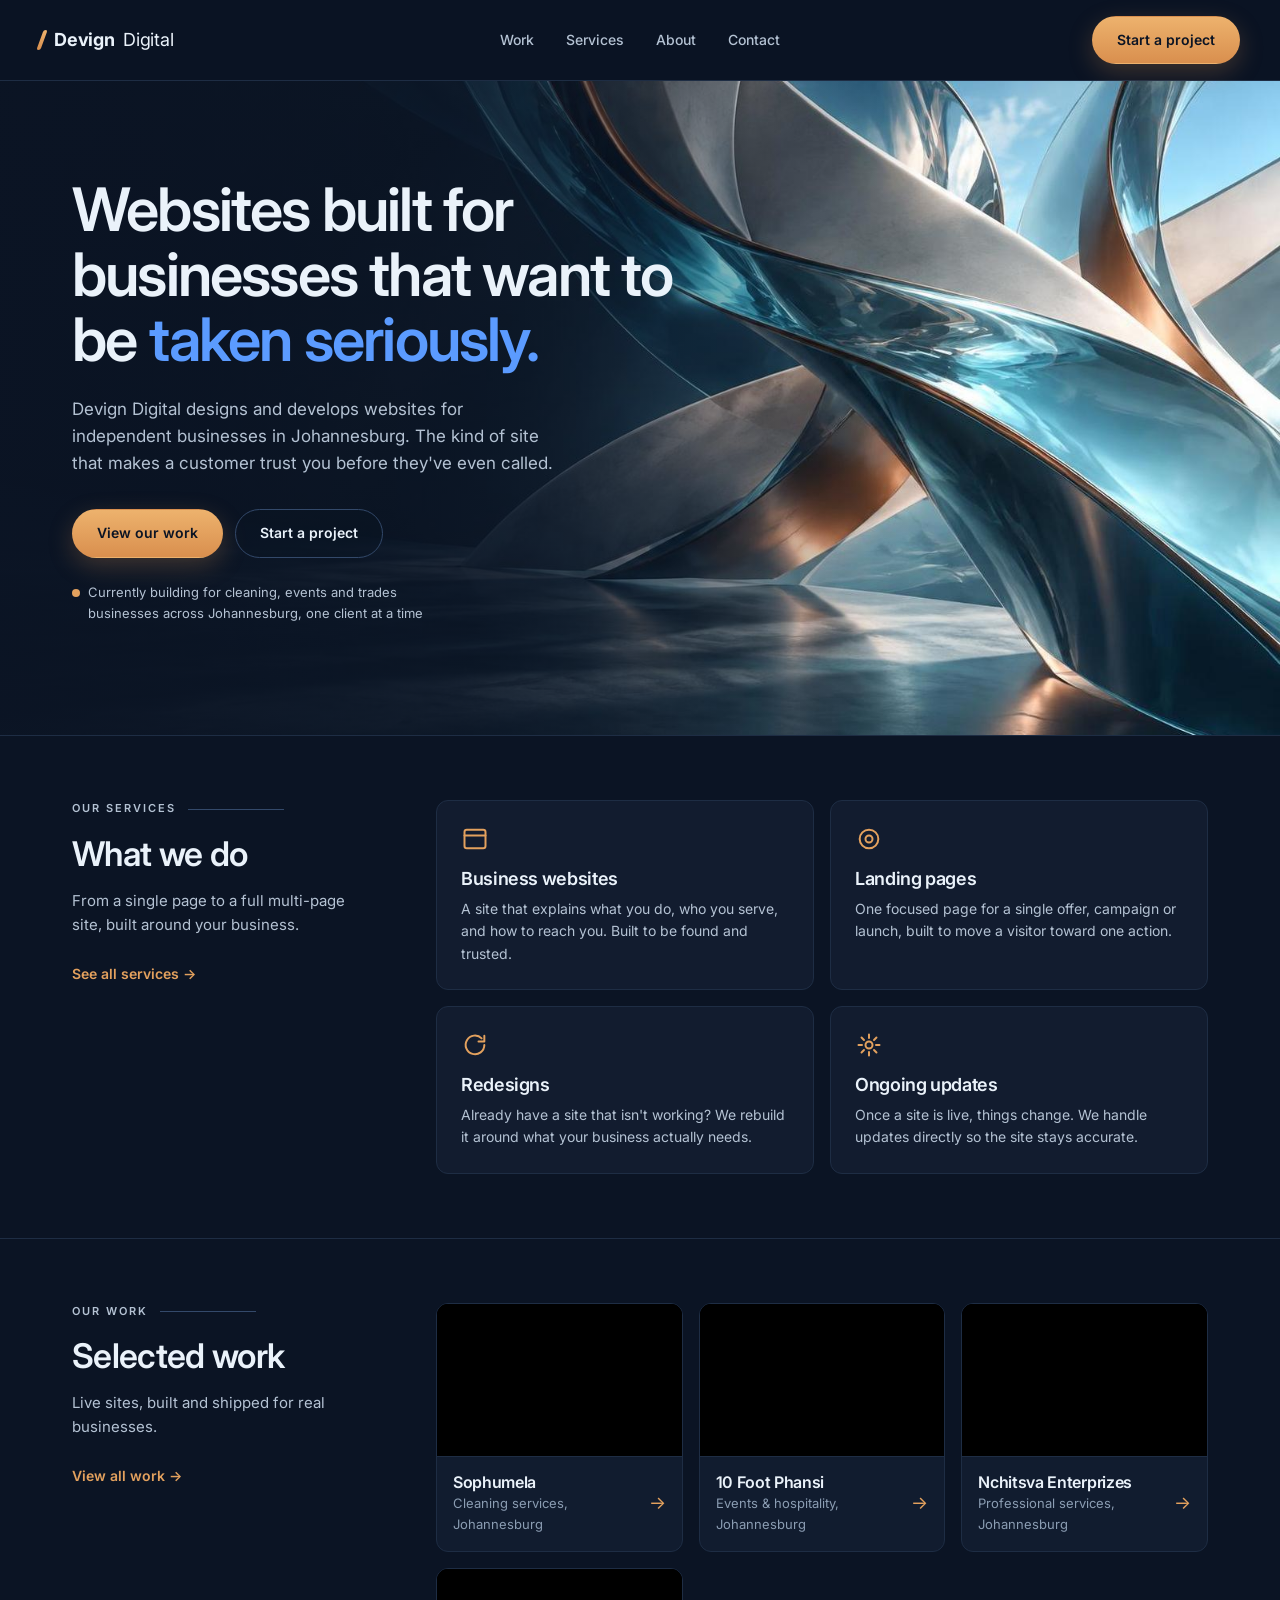
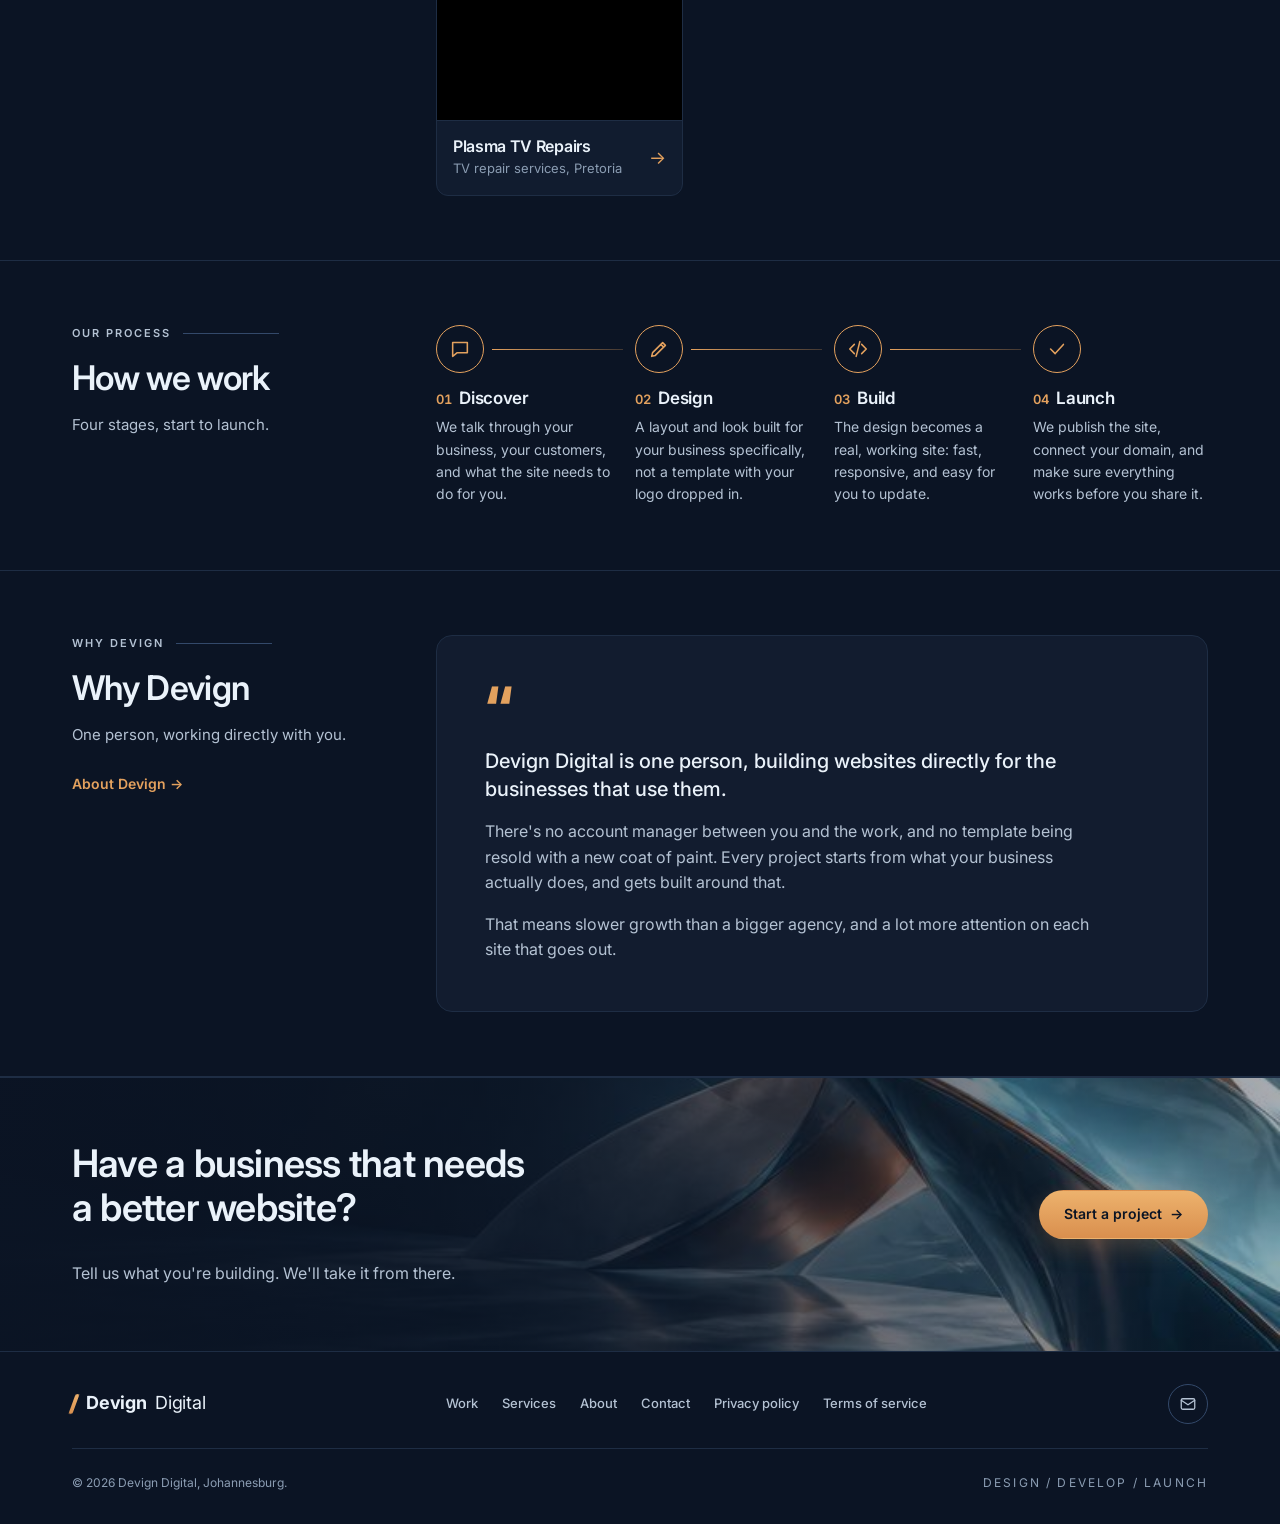
==== commit 95c0fd03: "Add Plasma TV Repairs article section Added an article section for Plasma TV Repairs with an iframe " ====
--- a/index.html
+++ b/index.html
@@ -127,6 +127,20 @@
               <span class="case-arrow" aria-hidden="true">&rarr;</span>
             </div>
           </article>
+          <article class="case">
+            <div class="case-media">
+              <div class="case-frame-wrap shot" data-base="1280">
+                <iframe src="https://keyayco.github.io/plasma-tv-repairs/" title="Plasma TV Repairs site preview" loading="lazy" tabindex="-1" sandbox="allow-scripts allow-same-origin"></iframe>
+              </div>
+            </div>
+            <div class="case-body">
+              <div>
+                <h3><a href="https://keyayco.github.io/plasma-tv-repairs/" target="_blank" rel="noopener">Plasma TV Repairs</a></h3>
+                <p>TV repair services, Pretoria</p>
+              </div>
+              <span class="case-arrow" aria-hidden="true">&rarr;</span>
+            </div>
+          </article>
         </div>
       </div>
     </section>
--- a/css/style.css
+++ b/css/style.css
@@ -1,41 +1,36 @@
 /* ============================================================
    DEVIGN DIGITAL — style.css
-   Vibrant digital studio: deep navy base, glass blue, copper and steel (from the hero artwork).
+   Premium dark-tech: midnight navy, graphite slate, electric blue, copper CTAs.
    Design tokens first, then components. Mobile-first.
 ============================================================ */
 
-*, *::before, *::after { box-sizing: border-box; margin: 0; padding: 0; }
+*,*::before,*::after { box-sizing:border-box; margin:0; padding:0; }
 
 :root {
-  /* colour: Devign design-system baseline */
-  --bg:#0B1424;            /* Midnight Navy: primary background */
-  --surface:#0F1B30;       /* alternate section surface */
-  --raised:#1B2A41;        /* cards, panels */
-  --slate:#24344B;         /* Slate Blue: borders, secondary surfaces */
-  --text:#EAF2FA;          /* Ice White: primary text */
+  /* colour (design-system baseline) */
+  --bg:#0B1424;            /* Midnight Navy */
+  --surface:#0F1B30;
+  --card:rgba(36,52,75,.28);
+  --slate:#24344B;         /* Slate Blue: borders */
+  --text:#EAF2FA;          /* Ice White */
   --text-2:#B4C2D3; --text-3:#8B9DB3;
-  --line:#24344B; --line-strong:#33496A;
-  --blue:#176BFF;          /* Electric Blue: primary accent, fills */
-  --blue-text:#6AA3FF;     /* lighter blue for text/links on navy (contrast) */
-  --copper:#C8794A;        /* Burnished Copper: buttons, personality */
-  --gold:#F2B84B;          /* Signal Gold: small highlights only */
-  --ice:#EAF2FA;
+  --line:#1E2D44; --line-strong:#33496A;
+  --blue:#176BFF; --blue-text:#5B9BFF;   /* Electric Blue + lighter tint for text */
+  --copper:#C8794A; --copper-light:#E3A15E;
+  --gold:#F2B84B;
   --ink:#0B1424;
-  --grad-cool:linear-gradient(90deg,var(--blue-text),var(--ice));
-  --grad-warm:linear-gradient(135deg,var(--copper),var(--gold));
+  --grad-cta:linear-gradient(180deg,#EDB26D 0%,#D98F4E 100%);
   /* type */
-  --font-display:'Space Grotesk',-apple-system,sans-serif;
-  --font-body:'Inter',-apple-system,sans-serif;
+  --font:'Inter',-apple-system,'Segoe UI',sans-serif;
   /* space + shape */
   --s1:4px; --s2:8px; --s3:12px; --s4:16px; --s5:24px; --s6:32px; --s7:48px; --s8:64px; --s9:96px;
-  --r-sm:8px; --r-md:16px; --r-lg:24px;
-  --shadow:0 24px 48px rgba(0,0,0,.45);
+  --r-sm:8px; --r-md:12px; --r-lg:16px;
   --max:1200px;
   --ease:cubic-bezier(.2,.7,.2,1);
 }
 
 html { scroll-behavior:smooth; }
-body { background:var(--bg); color:var(--text); font-family:var(--font-body); font-size:16px; line-height:1.6; -webkit-font-smoothing:antialiased; overflow-x:hidden; }
+body { background:var(--bg); color:var(--text); font-family:var(--font); font-size:16px; line-height:1.6; -webkit-font-smoothing:antialiased; overflow-x:hidden; }
 
 @media (prefers-reduced-motion:reduce) {
   html { scroll-behavior:auto; }
@@ -46,198 +41,201 @@
 a { color:inherit; }
 :focus-visible { outline:2px solid var(--blue-text); outline-offset:3px; border-radius:4px; }
 .wrap { max-width:var(--max); margin:0 auto; padding:0 var(--s5); }
-@media (min-width:700px){ .wrap{ padding:0 var(--s6);} }
-
-h1,h2,h3 { font-family:var(--font-display); font-weight:700; letter-spacing:-.02em; line-height:1.08; color:var(--text); }
-.grad { background:var(--grad-cool); -webkit-background-clip:text; background-clip:text; color:transparent; }
-
-/* ============ NAV ============ */
-.site-header { position:sticky; top:0; z-index:100; background:rgba(11,20,36,.9); border-bottom:1px solid var(--line); }
+@media (min-width:700px){ .wrap{ padding:0 var(--s6); } }
+
+h1,h2,h3 { font-family:var(--font); font-weight:600; letter-spacing:-.02em; line-height:1.15; color:var(--text); }
+.accent { color:var(--blue-text); }
+
+/* ============ HEADER ============ */
+.site-header { position:sticky; top:0; z-index:100; background:rgba(11,20,36,.94); border-bottom:1px solid var(--line); }
 .nav { display:flex; align-items:center; justify-content:space-between; padding:var(--s4) 0; }
-.wordmark { font-family:var(--font-display); font-size:20px; font-weight:700; text-decoration:none; color:var(--text); letter-spacing:-.02em; display:inline-flex; align-items:center; gap:var(--s2); }
-.wordmark::before { content:''; width:12px; height:12px; border-radius:4px; background:var(--grad-warm); transform:rotate(45deg); }
-.nav-links { display:flex; align-items:center; gap:var(--s2); list-style:none; }
-.nav-links a { display:block; text-decoration:none; font-size:14px; font-weight:500; color:var(--text-2); padding:var(--s2) var(--s4); border-radius:999px; transition:color .2s var(--ease), background-color .2s var(--ease); }
-.nav-links a:hover { color:var(--text); background:var(--raised); }
-.nav-links a[aria-current="page"] { color:#fff; background:var(--blue); }
-
-.btn { display:inline-block; font-family:var(--font-body); font-size:15px; font-weight:600; text-decoration:none; padding:var(--s3) var(--s5); border-radius:999px; border:1.5px solid transparent; cursor:pointer; transition:transform .2s var(--ease), background-color .2s var(--ease), color .2s var(--ease), border-color .2s var(--ease), box-shadow .2s var(--ease); }
+.wordmark { display:inline-flex; align-items:center; gap:var(--s2); font-size:18px; font-weight:400; text-decoration:none; color:var(--text); letter-spacing:-.01em; }
+.wordmark b { font-weight:700; }
+.wordmark::before { content:''; width:4px; height:20px; border-radius:2px; background:var(--grad-cta); transform:skewX(-20deg); margin-right:2px; }
+.nav-links { display:flex; align-items:center; gap:var(--s6); list-style:none; }
+.nav-links a { text-decoration:none; font-size:14px; font-weight:500; color:var(--text-2); padding:var(--s2) 0; border-bottom:1.5px solid transparent; transition:color .2s var(--ease), border-color .2s var(--ease); }
+.nav-links a:hover { color:var(--text); }
+.nav-links a[aria-current="page"] { color:var(--text); border-bottom-color:var(--copper-light); }
+
+.btn { display:inline-flex; align-items:center; gap:var(--s2); font-family:var(--font); font-size:14px; font-weight:600; text-decoration:none; padding:12px 24px; border-radius:999px; border:1px solid transparent; cursor:pointer; transition:transform .2s var(--ease), filter .2s var(--ease), background-color .2s var(--ease), border-color .2s var(--ease); }
 .btn:active { transform:scale(.97); }
-.btn-solid { background:var(--copper); color:var(--ink); box-shadow:0 8px 24px rgba(200,121,74,.3); }
-.btn-solid:hover { background:var(--gold); transform:translateY(-2px); box-shadow:0 12px 28px rgba(242,184,75,.35); }
-.btn-outline { border-color:var(--line-strong); color:var(--text); background:transparent; }
-.btn-outline:hover { border-color:var(--blue-text); color:var(--blue-text); }
+.btn-solid { background:var(--grad-cta); color:var(--ink); box-shadow:0 8px 24px rgba(217,143,78,.25); }
+.btn-solid:hover { filter:brightness(1.08); transform:translateY(-1px); }
+.btn-outline { border-color:var(--line-strong); color:var(--text); background:rgba(11,20,36,.35); }
+.btn-outline:hover { border-color:var(--text-2); background:var(--card); }
 .nav-cta { display:none; }
-@media (min-width:900px){ .nav-cta{display:inline-block;} }
-
-.menu-toggle { display:flex; flex-direction:column; gap:5px; background:var(--raised); border:1px solid var(--line-strong); border-radius:12px; cursor:pointer; padding:12px; }
+
+.menu-toggle { display:flex; flex-direction:column; gap:5px; background:var(--card); border:1px solid var(--line-strong); border-radius:var(--r-sm); cursor:pointer; padding:12px; }
 .menu-toggle span { width:20px; height:2px; border-radius:2px; background:var(--text); display:block; }
-@media (min-width:900px){ .menu-toggle{display:none;} }
-@media (max-width:899px){ .nav-links{display:none;} }
 .mobile-panel { display:none; flex-direction:column; gap:var(--s2); padding:var(--s4) var(--s5) var(--s5); border-top:1px solid var(--line); background:var(--bg); }
 .mobile-panel.open { display:flex; }
-.mobile-panel a { text-decoration:none; font-family:var(--font-display); font-size:24px; font-weight:700; padding:var(--s2) 0; color:var(--text); }
-.mobile-panel a:hover { color:var(--blue-text); }
+.mobile-panel a { text-decoration:none; font-size:20px; font-weight:600; padding:var(--s2) 0; color:var(--text); }
+.mobile-panel a:hover { color:var(--copper-light); }
+@media (max-width:899px){ .nav-links{ display:none; } }
+@media (min-width:900px){
+  .menu-toggle{ display:none; }
+  .nav { display:grid; grid-template-columns:1fr auto 1fr; }
+  .nav-cta { display:inline-flex; justify-self:end; }
+}
 
 /* ============ HERO ============ */
-.hero { padding:var(--s7) 0 var(--s8); position:relative; overflow:hidden; isolation:isolate;
+.hero { position:relative; isolation:isolate; padding:var(--s8) 0; border-bottom:1px solid var(--line);
   background:
-    linear-gradient(180deg, rgba(11,20,36,.78) 0%, rgba(11,20,36,.55) 45%, rgba(11,20,36,.9) 100%),
-    url("../assets/hero-sm.jpg") 70% center / cover no-repeat;
+    linear-gradient(180deg, rgba(11,20,36,.82) 0%, rgba(11,20,36,.62) 50%, rgba(11,20,36,.92) 100%),
+    url("../assets/hero-sm.jpg") 72% center / cover no-repeat;
   background-color:#0B1424; }
+.hero-inner { max-width:620px; }
+.hero h1 { font-size:clamp(38px,9vw,60px); line-height:1.08; letter-spacing:-.03em; opacity:0; transform:translateY(14px); animation:rise .7s var(--ease) .05s forwards; }
+.hero-sub { font-size:17px; color:var(--text-2); max-width:44ch; margin:var(--s5) 0 var(--s6); opacity:0; transform:translateY(14px); animation:rise .7s var(--ease) .15s forwards; }
+.hero-actions { display:flex; gap:var(--s3); flex-wrap:wrap; opacity:0; transform:translateY(14px); animation:rise .7s var(--ease) .25s forwards; }
+.hero-status { display:flex; gap:var(--s2); align-items:flex-start; font-size:13px; color:var(--text-2); max-width:46ch; margin-top:var(--s5); }
+.hero-status .dot { flex:none; width:8px; height:8px; margin-top:7px; border-radius:50%; background:var(--copper-light); }
+@keyframes rise { to{ opacity:1; transform:none; } }
 @media (min-width:960px){
-  .hero { background:
-    linear-gradient(90deg, rgba(11,20,36,.94) 0%, rgba(11,20,36,.72) 38%, rgba(11,20,36,.1) 75%),
-    url("../assets/hero.jpg") center / cover no-repeat;
+  .hero { padding:var(--s9) 0 112px; min-height:560px; display:flex; align-items:center;
+    background:
+      linear-gradient(90deg, rgba(11,20,36,.96) 0%, rgba(11,20,36,.78) 36%, rgba(11,20,36,0) 72%),
+      url("../assets/hero.jpg") center right / cover no-repeat;
     background-color:#0B1424; }
-}
-.hero-grid { display:grid; gap:var(--s7); align-items:center; }
-.hero h1 { font-size:clamp(40px,9vw,80px); line-height:1.02; letter-spacing:-.03em; max-width:12ch; opacity:0; transform:translateY(16px); animation:rise .7s var(--ease) .05s forwards; }
-.hero-sub { font-size:18px; color:var(--text-2); max-width:44ch; margin:var(--s5) 0 var(--s6); opacity:0; transform:translateY(16px); animation:rise .7s var(--ease) .18s forwards; }
-.hero-actions { display:flex; gap:var(--s3); flex-wrap:wrap; opacity:0; animation:rise .7s var(--ease) .3s forwards; transform:translateY(16px); }
-@keyframes rise { to{opacity:1; transform:translateY(0);} }
-.hero-status { display:flex; gap:var(--s2); align-items:flex-start; font-size:14px; color:var(--text-2); max-width:42ch; margin-top:var(--s6); }
-.hero-status .dot { flex:none; width:10px; height:10px; margin-top:7px; border-radius:50%; background:var(--gold); }
-
-/* layered showcase */
-.hero-stage { position:relative; min-height:440px; }
-.stage-block { display:none; position:absolute; right:0; top:var(--s5); width:72%; height:84%; background:var(--grad-warm); border-radius:var(--r-lg); }
-.stage-browser { position:absolute; left:0; top:0; width:80%; aspect-ratio:16/10; border-radius:var(--r-md); background:#000; border:1px solid var(--line-strong); box-shadow:var(--shadow); display:none; overflow:hidden; }
-.device { position:absolute; left:50%; bottom:0; width:224px; aspect-ratio:9/18.5; padding:var(--s2); border-radius:32px; background:var(--raised); border:1px solid var(--line-strong); box-shadow:var(--shadow); transform:translateX(-50%); }
-.device .shot { width:100%; height:100%; border-radius:24px; background:#000; }
-.stage-chip { position:absolute; z-index:2; font-size:13px; font-weight:600; color:var(--ink); background:var(--ice); border-radius:999px; padding:var(--s1) var(--s3); }
-.stage-chip.c1 { left:var(--s2); bottom:var(--s7); background:var(--blue); color:#fff; }
-.stage-chip.c2 { right:0; top:0; }
-@media (min-width:640px){
-  .stage-browser{display:block;}
-  .device{left:auto; right:8%; transform:none;}
-  .hero-stage{min-height:480px;}
-}
-@media (min-width:960px){
-  .hero{padding:var(--s8) 0 var(--s9);}
-  .hero-grid{grid-template-columns:1.1fr 1fr; gap:var(--s8);}
-  .hero-stage{min-height:560px;}
-  .device{width:248px;}
-}
-
-/* ticker */
-.ticker { border-top:1px solid var(--line); border-bottom:1px solid var(--line); background:var(--slate); color:var(--text); overflow:hidden; white-space:nowrap; }
-.ticker-track { display:inline-flex; gap:var(--s6); padding:var(--s3) 0; animation:ticker 32s linear infinite; font-family:var(--font-display); font-weight:700; font-size:18px; }
-.ticker-track span:nth-child(even){ color:var(--gold); }
-@keyframes ticker { to{transform:translateX(-50%);} }
+  .hero .wrap { width:100%; }
+}
 
 /* ============ SECTIONS ============ */
-.section { padding:var(--s8) 0; }
-.section:nth-of-type(even) { background:var(--surface); }
-.section-head { display:flex; justify-content:space-between; align-items:flex-end; gap:var(--s5); margin-bottom:var(--s7); flex-wrap:wrap; }
-.section-head h2 { font-size:clamp(32px,5.5vw,56px); max-width:14ch; }
-.section-head p { color:var(--text-2); max-width:36ch; }
-.section-head p a { color:var(--blue-text); }
+.section { padding:var(--s8) 0; border-bottom:1px solid var(--line); }
+.split { display:grid; gap:var(--s6); }
+@media (min-width:960px){ .split { grid-template-columns:minmax(240px,300px) 1fr; gap:var(--s8); align-items:start; } }
+
+.eyebrow { display:flex; align-items:center; gap:var(--s3); font-size:11px; font-weight:600; letter-spacing:.18em; text-transform:uppercase; color:var(--text-2); margin-bottom:var(--s4); }
+.eyebrow::after { content:''; width:96px; height:1px; background:var(--line-strong); }
+.sec-intro h2 { font-size:clamp(26px,3.4vw,34px); margin-bottom:var(--s4); }
+.sec-intro p { color:var(--text-2); font-size:15px; max-width:34ch; margin-bottom:var(--s5); }
+.text-link { display:inline-flex; gap:var(--s2); font-size:14px; font-weight:600; color:var(--copper-light); text-decoration:none; border-bottom:1px solid transparent; }
+.text-link:hover { border-bottom-color:var(--copper-light); }
+
+/* ============ SERVICES ============ */
+.svc-grid { display:grid; gap:var(--s4); }
+@media (min-width:600px){ .svc-grid { grid-template-columns:repeat(2,1fr); } }
+.svc-card { background:var(--card); border:1px solid var(--line); border-radius:var(--r-md); padding:var(--s5); transition:border-color .2s var(--ease), background-color .2s var(--ease); }
+.svc-card:hover { border-color:var(--line-strong); background:rgba(36,52,75,.4); }
+.icon { width:28px; height:28px; fill:none; stroke:var(--copper-light); stroke-width:1.7; stroke-linecap:round; stroke-linejoin:round; margin-bottom:var(--s4); display:block; }
+.svc-card h3 { font-size:18px; margin-bottom:var(--s2); }
+.svc-card p { color:var(--text-2); font-size:14px; }
 
 /* ============ SCALED LIVE PREVIEWS ============ */
 .shot { position:relative; overflow:hidden; }
 .shot iframe { position:absolute; top:0; left:0; width:1280px; height:800px; border:none; transform-origin:0 0; pointer-events:none; background:#000; }
 
 /* ============ PROJECT CARDS ============ */
-.case-grid { display:grid; gap:var(--s5); }
-.case { --c:var(--blue); --cf:var(--ink); --ct:var(--c); position:relative; display:flex; flex-direction:column; background:var(--raised); border:1px solid var(--line); border-top:4px solid var(--c); border-radius:var(--r-md); overflow:hidden; transition:transform .25s var(--ease), box-shadow .25s var(--ease), border-color .25s var(--ease); }
-.case:hover { transform:translateY(-4px); border-color:var(--c); box-shadow:0 20px 40px rgba(0,0,0,.4); }
-.case-media { position:relative; aspect-ratio:4/5; background:#000; }
+.case-grid { display:grid; gap:var(--s4); }
+@media (min-width:640px){ .case-grid { grid-template-columns:repeat(2,1fr); } }
+@media (min-width:1100px){ .case-grid { grid-template-columns:repeat(3,1fr); } }
+.case { position:relative; display:flex; flex-direction:column; background:var(--card); border:1px solid var(--line); border-radius:var(--r-md); overflow:hidden; transition:border-color .2s var(--ease), transform .2s var(--ease); }
+.case:hover { border-color:var(--copper-light); transform:translateY(-3px); }
+.case-media { position:relative; aspect-ratio:16/10; background:#000; border-bottom:1px solid var(--line); }
 .case-media .shot { position:absolute; inset:0; }
-.case-view { position:absolute; z-index:3; right:var(--s3); bottom:var(--s3); font-size:13px; font-weight:600; text-decoration:none; color:var(--cf); background:var(--c); padding:var(--s2) var(--s4); border-radius:999px; transition:transform .2s var(--ease); }
-.case:hover .case-view { transform:translateY(-2px); }
-.case-meta-row { display:flex; justify-content:space-between; padding:var(--s4) var(--s5) 0; font-size:13px; font-weight:500; color:var(--text-3); font-variant-numeric:tabular-nums; }
-.case-meta-row span:first-child { color:var(--ct); }
-.case-body { padding:var(--s2) var(--s5) var(--s5); }
-.case-body h3 { font-size:26px; margin-bottom:var(--s2); }
+.case-body { display:flex; justify-content:space-between; align-items:center; gap:var(--s3); padding:var(--s4); }
+.case-body h3 { font-size:16px; margin-bottom:2px; }
 .case-body h3 a { text-decoration:none; color:inherit; }
 .case-body h3 a::after { content:''; position:absolute; inset:0; z-index:2; }
-.case-body p { color:var(--text-2); font-size:15px; }
-@media (min-width:700px){
-  .case-grid{grid-template-columns:repeat(2,1fr);}
-  .case-media{aspect-ratio:16/10;}
-}
+.case-body p { color:var(--text-3); font-size:13px; }
+.case-body .more { margin-top:var(--s2); font-size:13px; color:var(--text-2); }
+.case-arrow { color:var(--copper-light); font-size:18px; transition:transform .2s var(--ease); }
+.case:hover .case-arrow { transform:translateX(4px); }
+
+/* ============ PROCESS ============ */
+.steps { display:grid; gap:var(--s6); }
+@media (min-width:600px){ .steps { grid-template-columns:repeat(2,1fr); } }
+@media (min-width:1000px){ .steps { grid-template-columns:repeat(4,1fr); gap:var(--s5); } }
+.step { position:relative; }
+.step-icon { position:relative; z-index:1; width:48px; height:48px; border-radius:50%; border:1.5px solid var(--copper-light); background:var(--bg); display:grid; place-items:center; margin-bottom:var(--s4); }
+.step-icon .icon { width:22px; height:22px; margin:0; }
 @media (min-width:1000px){
-  .case:first-child{ grid-column:1 / -1; display:grid; grid-template-columns:1.5fr 1fr; grid-template-rows:1fr auto auto 1fr; }
-  .case:first-child .case-media{ grid-row:1 / 5; aspect-ratio:auto; min-height:420px; }
-  .case:first-child .case-meta-row{ grid-column:2; grid-row:2; padding:0 var(--s7); align-self:end; }
-  .case:first-child .case-body{ grid-column:2; grid-row:3; padding:var(--s2) var(--s7) 0; }
-  .case:first-child .case-body h3{ font-size:40px; }
-  .case:first-child .case-body p{ font-size:17px; }
-}
-
-/* ============ SERVICES ============ */
-.service-row { --c:var(--blue); display:grid; gap:var(--s2); padding:var(--s5) var(--s4); border-top:1px solid var(--line); align-items:baseline; transition:background-color .25s var(--ease); }
+  .step:not(:last-child)::before { content:''; position:absolute; top:24px; left:56px; right:-12px; height:1px; background:linear-gradient(90deg,var(--copper-light),rgba(227,161,94,.25)); }
+}
+.step h3 { font-size:17px; margin-bottom:var(--s2); display:flex; gap:var(--s2); align-items:baseline; }
+.step h3 .n { font-size:13px; color:var(--copper-light); font-variant-numeric:tabular-nums; font-weight:600; }
+.step p { color:var(--text-2); font-size:14px; max-width:26ch; }
+
+/* ============ WHY DEVIGN PANEL ============ */
+.why-panel { background:var(--card); border:1px solid var(--line); border-radius:var(--r-lg); padding:var(--s6); }
+.why-panel::before { content:'\201C'; display:block; font-size:64px; line-height:.8; color:var(--copper-light); font-weight:700; margin-bottom:var(--s3); }
+.why-panel p { color:var(--text-2); font-size:16px; margin-bottom:var(--s4); max-width:62ch; }
+.why-panel p:first-of-type { color:var(--text); font-size:20px; font-weight:500; line-height:1.4; }
+.why-panel p:last-child { margin-bottom:0; }
+@media (min-width:700px){ .why-panel { padding:var(--s7); } }
+
+/* ============ SERVICES PAGE ROWS ============ */
+.service-row { display:grid; gap:var(--s2); padding:var(--s5) var(--s4); border-top:1px solid var(--line); align-items:baseline; transition:background-color .2s var(--ease); }
 .service-row:last-child { border-bottom:1px solid var(--line); }
-.service-row:hover { background:var(--raised); }
-.service-index { font-family:var(--font-display); font-weight:700; font-size:40px; line-height:1; color:var(--c); font-variant-numeric:tabular-nums; }
-.service-row h3 { font-size:clamp(24px,3.2vw,32px); }
-.service-row p { color:var(--text-2); max-width:52ch; }
-@media (min-width:760px){ .service-row{ grid-template-columns:120px 1fr 1.3fr; gap:var(--s6); padding:var(--s6) var(--s5);} }
-
-/* ============ PROCESS ============ */
-.process-grid { display:grid; gap:var(--s4); }
-.process-step { --c:var(--blue); background:var(--raised); border-radius:var(--r-md); padding:var(--s5); border-bottom:4px solid var(--c); }
-.process-step:nth-child(2){--c:var(--ice);} .process-step:nth-child(3){--c:var(--copper);} .process-step:nth-child(4){--c:var(--gold);}
-.process-step .step-num { font-family:var(--font-display); font-weight:700; font-size:32px; color:var(--c); display:block; margin-bottom:var(--s4); }
-.process-step h3 { font-size:22px; margin-bottom:var(--s2); }
-.process-step p { color:var(--text-2); font-size:15px; }
-@media (min-width:600px){ .process-grid{grid-template-columns:repeat(2,1fr);} }
-@media (min-width:1000px){ .process-grid{grid-template-columns:repeat(4,1fr);} }
-
-/* ============ ABOUT / PROSE ============ */
+.service-row:hover { background:var(--card); }
+.service-index { font-size:14px; font-weight:600; color:var(--copper-light); font-variant-numeric:tabular-nums; }
+.service-row h3 { font-size:clamp(20px,2.6vw,24px); }
+.service-row p { color:var(--text-2); max-width:52ch; font-size:15px; }
+@media (min-width:760px){ .service-row { grid-template-columns:80px 1fr 1.3fr; gap:var(--s6); padding:var(--s5); } }
+
+/* ============ PROSE (about) ============ */
 .prose { max-width:64ch; }
 .prose p { margin-bottom:var(--s4); color:var(--text-2); font-size:17px; }
-.prose p:first-child { font-family:var(--font-display); font-size:clamp(24px,3.4vw,34px); font-weight:700; line-height:1.2; color:var(--text); padding-left:var(--s5); border-left:6px solid var(--copper); margin-bottom:var(--s5); }
+.prose p:first-child { font-size:clamp(22px,3vw,28px); font-weight:600; line-height:1.3; color:var(--text); }
 .prose a { color:var(--blue-text); }
 
-/* ============ CTA ============ */
-.cta-band { background:linear-gradient(135deg,var(--blue),#0A3FB0); color:#fff; padding:var(--s8) 0; }
-.cta-band h2 { color:#fff; font-size:clamp(34px,6vw,64px); max-width:14ch; margin-bottom:var(--s4); }
-.cta-band p { color:rgba(255,255,255,.9); font-size:18px; max-width:40ch; margin-bottom:var(--s6); }
-.cta-band .btn-solid { background:var(--ice); color:var(--ink); box-shadow:none; }
-.cta-band .btn-solid:hover { background:#fff; color:var(--ink); }
+/* ============ CTA BAND ============ */
+.cta-band { position:relative; isolation:isolate; padding:var(--s8) 0; border-top:1px solid var(--line);
+  background:
+    linear-gradient(90deg, rgba(11,20,36,.96) 0%, rgba(11,20,36,.7) 55%, rgba(11,20,36,.35) 100%),
+    url("../assets/hero-sm.jpg") center 70% / cover no-repeat;
+  background-color:#0B1424; }
+.cta-band .wrap { display:grid; gap:var(--s5); align-items:center; }
+.cta-band h2 { font-size:clamp(26px,4vw,38px); max-width:20ch; }
+.cta-band p { color:var(--text-2); max-width:46ch; margin-top:var(--s2); }
+.cta-band .btn { justify-self:start; }
+.cta-band .btn::after { content:'\2192'; }
+@media (min-width:800px){
+  .cta-band .wrap { grid-template-columns:1fr auto; column-gap:var(--s7); }
+  .cta-band .btn { grid-column:2; grid-row:1 / span 2; }
+}
 
 /* ============ FOOTER ============ */
-.site-footer { border-top:1px solid var(--line); padding:var(--s7) 0 var(--s6); background:var(--bg); }
-.footer-grid { display:grid; gap:var(--s6); grid-template-columns:1fr 1fr; margin-bottom:var(--s7); }
-.footer-brand { grid-column:1 / -1; }
-.footer-brand .wordmark { margin-bottom:var(--s3); }
-.footer-brand p { color:var(--text-3); font-size:14px; max-width:32ch; }
-.footer-col h4 { font-size:13px; font-weight:600; margin-bottom:var(--s4); color:var(--gold); }
-.footer-col ul { list-style:none; display:flex; flex-direction:column; gap:var(--s2); }
-.footer-col a { text-decoration:none; font-size:14px; color:var(--text-2); transition:color .2s var(--ease); }
-.footer-col a:hover { color:var(--blue-text); }
-.footer-bottom { border-top:1px solid var(--line); padding-top:var(--s5); display:flex; justify-content:space-between; flex-wrap:wrap; gap:var(--s3); font-size:13px; color:var(--text-3); }
-@media (min-width:760px){ .footer-grid{grid-template-columns:1.6fr 1fr 1fr 1fr;} .footer-brand{grid-column:auto;} }
+.site-footer { background:var(--bg); border-top:1px solid var(--line); padding:var(--s6) 0; }
+.footer-top { display:flex; flex-direction:column; gap:var(--s5); align-items:flex-start; padding-bottom:var(--s5); border-bottom:1px solid var(--line); }
+.footer-nav { display:flex; flex-wrap:wrap; gap:var(--s3) var(--s5); }
+.footer-nav a { font-size:13px; font-weight:500; text-decoration:none; color:var(--text-2); transition:color .2s var(--ease); }
+.footer-nav a:hover { color:var(--text); }
+.footer-mail { display:inline-grid; place-items:center; width:40px; height:40px; border:1px solid var(--line-strong); border-radius:50%; color:var(--text-2); transition:color .2s var(--ease), border-color .2s var(--ease); }
+.footer-mail:hover { color:var(--copper-light); border-color:var(--copper-light); }
+.footer-mail svg { width:18px; height:18px; fill:none; stroke:currentColor; stroke-width:1.7; stroke-linecap:round; stroke-linejoin:round; }
+.footer-bottom { display:flex; justify-content:space-between; flex-wrap:wrap; gap:var(--s3); padding-top:var(--s5); font-size:12px; color:var(--text-3); }
+.footer-bottom .tag { letter-spacing:.18em; text-transform:uppercase; }
+@media (min-width:900px){ .footer-top { flex-direction:row; align-items:center; justify-content:space-between; } }
 
 /* ============ PAGE HEADER ============ */
 .page-header { padding:var(--s8) 0 var(--s6); border-bottom:1px solid var(--line); }
-.page-header h1 { font-size:clamp(40px,8vw,72px); max-width:14ch; background:var(--grad-cool); -webkit-background-clip:text; background-clip:text; color:transparent; }
-.page-header p { color:var(--text-2); margin-top:var(--s4); max-width:50ch; font-size:18px; }
+.page-header h1 { font-size:clamp(34px,6vw,52px); max-width:16ch; letter-spacing:-.03em; }
+.page-header p { color:var(--text-2); margin-top:var(--s4); max-width:50ch; font-size:17px; }
+.page-main { padding:var(--s8) 0; }
 
 /* ============ CONTACT ============ */
 .contact-grid { display:grid; gap:var(--s7); }
 .field { margin-bottom:var(--s5); }
-.field label { display:block; font-size:14px; font-weight:600; color:var(--text); margin-bottom:var(--s2); }
-.field input,.field select,.field textarea { width:100%; padding:var(--s3) var(--s4); border:1.5px solid var(--line-strong); background:var(--surface); border-radius:var(--r-sm); font-family:var(--font-body); font-size:16px; color:var(--text); transition:border-color .2s var(--ease); }
-.field input:focus,.field select:focus,.field textarea:focus { outline:none; border-color:var(--blue-text); box-shadow:0 0 0 3px rgba(23,107,255,.35); }
+.field label { display:block; font-size:13px; font-weight:600; color:var(--text); margin-bottom:var(--s2); }
+.field input,.field select,.field textarea { width:100%; padding:12px var(--s4); border:1px solid var(--line-strong); background:var(--surface); border-radius:var(--r-sm); font-family:var(--font); font-size:16px; color:var(--text); transition:border-color .2s var(--ease); }
+.field input:focus,.field select:focus,.field textarea:focus { outline:none; border-color:var(--blue-text); box-shadow:0 0 0 3px rgba(23,107,255,.3); }
 .field textarea { resize:vertical; min-height:140px; }
 .form-note { font-size:13px; color:var(--text-3); margin-top:var(--s4); }
-.contact-info { background:var(--raised); border-radius:var(--r-md); padding:var(--s6); border-top:4px solid var(--copper); align-self:start; }
-.contact-info h3 { font-size:24px; margin-bottom:var(--s2); }
+.contact-info { background:var(--card); border:1px solid var(--line); border-radius:var(--r-lg); padding:var(--s6); align-self:start; }
+.contact-info h3 { font-size:20px; margin-bottom:var(--s2); }
 .contact-info p { color:var(--text-2); margin-bottom:var(--s4); }
-.contact-info a.direct { font-weight:600; color:var(--blue-text); overflow-wrap:anywhere; }
-@media (min-width:820px){ .contact-grid{grid-template-columns:1.2fr 1fr; gap:var(--s8);} }
+.contact-info a.direct { font-weight:600; color:var(--copper-light); overflow-wrap:anywhere; }
+@media (min-width:820px){ .contact-grid { grid-template-columns:1.2fr 1fr; gap:var(--s8); } }
 
 /* ============ LEGAL ============ */
 .legal-body { max-width:68ch; padding:var(--s7) var(--s5) var(--s9); }
-.legal-body h2 { font-size:22px; margin:var(--s6) 0 var(--s3); }
+.legal-body h2 { font-size:20px; margin:var(--s6) 0 var(--s3); }
 .legal-body p,.legal-body li { color:var(--text-2); font-size:16px; margin-bottom:var(--s4); }
 .legal-body ul { padding-left:var(--s5); }
 .legal-body p.updated { color:var(--text-3); font-size:13px; }
 .legal-body a { color:var(--blue-text); }
 
 /* ============ REVEAL ============ */
-.reveal { opacity:0; transform:translateY(20px); transition:opacity .6s var(--ease), transform .6s var(--ease); }
+.reveal { opacity:0; transform:translateY(16px); transition:opacity .6s var(--ease), transform .6s var(--ease); }
 .reveal.visible { opacity:1; transform:none; }
